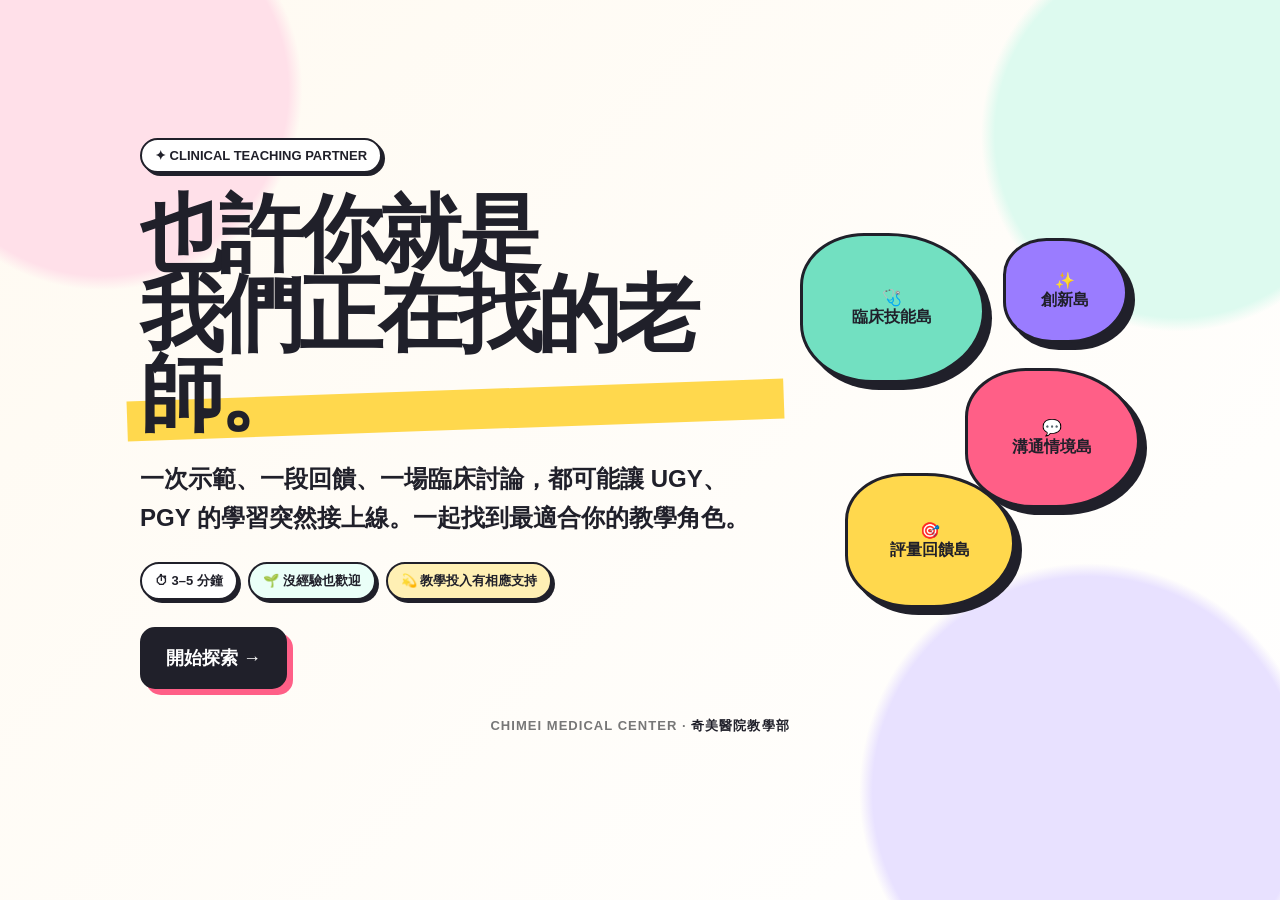
==== index.html @ 1b72a878 "Create index.html" ====
<!doctype html>
<html lang="zh-Hant">
<head>
<meta charset="utf-8">
<meta name="viewport" content="width=device-width,initial-scale=1,viewport-fit=cover">
<title>臨床教學夥伴｜教學人才探索計畫</title>
<style>
:root{--ink:#20202a;--paper:#fffaf1;--pink:#ff5f87;--yellow:#ffd84d;--mint:#72e0c1;--purple:#9a7cff;--blue:#77a9ff}
*{box-sizing:border-box}body{margin:0;font-family:-apple-system,BlinkMacSystemFont,"Noto Sans TC","PingFang TC","Microsoft JhengHei",sans-serif;color:var(--ink);background:var(--paper);overflow:hidden}
body:before{content:"";position:fixed;inset:0;z-index:-2;background:radial-gradient(circle at 8% 10%,#ffe0e9 0 13%,transparent 14%),radial-gradient(circle at 92% 15%,#ddfaef 0 13%,transparent 14%),radial-gradient(circle at 85% 88%,#e8e1ff 0 16%,transparent 17%),linear-gradient(135deg,#fffaf1,#fff)}
input.navstate{position:absolute;opacity:0;pointer-events:none}
.pages{width:100vw;height:100dvh;position:relative}
.page{position:absolute;inset:0;overflow-y:auto;opacity:0;visibility:hidden;transform:translateX(28px);transition:.35s ease;padding:24px}
#p0:checked~.pages .pg0,#p1:checked~.pages .pg1,#p2:checked~.pages .pg2,#p3:checked~.pages .pg3,#p4:checked~.pages .pg4,#p5:checked~.pages .pg5,#p6:checked~.pages .pg6{opacity:1;visibility:visible;transform:none}
.wrap{max-width:1000px;margin:auto;min-height:calc(100dvh - 48px);display:flex;flex-direction:column;justify-content:center;padding:18px 0 45px}
.badge,.chip{display:inline-flex;align-items:center;gap:7px;border:2px solid var(--ink);border-radius:999px;padding:8px 13px;background:white;box-shadow:3px 3px 0 var(--ink);font-weight:850;font-size:13px}
.hero-grid{display:grid;grid-template-columns:1.3fr .7fr;gap:28px;align-items:center}h1{font-size:clamp(44px,8vw,84px);line-height:.95;margin:22px 0 17px;letter-spacing:-.055em}.mark{position:relative;display:inline-block}.mark:after{content:"";position:absolute;left:-2%;right:-2%;bottom:3%;height:25%;background:var(--yellow);z-index:-1;transform:rotate(-2deg)}
.lead{font-size:clamp(18px,2.7vw,24px);line-height:1.65;max-width:710px;font-weight:650}.perks{display:flex;gap:10px;flex-wrap:wrap;margin-top:22px}.perks .chip:nth-child(2){background:#eafff8}.perks .chip:nth-child(3){background:#fff0b4}
.island{min-height:390px;position:relative}.bubble{position:absolute;border:3px solid var(--ink);box-shadow:7px 7px 0 var(--ink);border-radius:40% 60% 55% 45%;display:flex;align-items:center;justify-content:center;text-align:center;font-weight:900;animation:float 4s ease-in-out infinite}.b1{width:185px;height:150px;background:var(--mint);top:15px;left:0}.b2{width:175px;height:140px;background:var(--pink);top:150px;right:0;animation-delay:-1s}.b3{width:170px;height:135px;background:var(--yellow);bottom:0;left:45px;animation-delay:-2s}.b4{width:125px;height:105px;background:var(--purple);top:20px;right:12px;animation-delay:-3s}@keyframes float{50%{translate:0 -9px;rotate:2deg}}
.btn{display:inline-block;border:2px solid var(--ink);border-radius:15px;padding:14px 20px;font-weight:900;cursor:pointer;background:white;box-shadow:4px 4px 0 var(--ink);user-select:none}.btn.next{background:var(--ink);color:white;box-shadow:6px 6px 0 var(--pink)}.hero-btn{margin-top:27px;font-size:18px;padding:17px 24px}
.progress{display:flex;gap:7px;margin-bottom:28px}.dot{height:7px;flex:1;border-radius:999px;background:#ded9d0}.dot.on{background:var(--pink)}
.step{font-weight:950;color:#746b80;letter-spacing:.13em;font-size:12px}.title{font-size:clamp(34px,5.8vw,56px);margin:8px 0 8px;letter-spacing:-.04em}.sub{font-size:17px;line-height:1.7;color:#5f5965;max-width:790px;margin:0 0 24px}.panel{background:rgba(255,255,255,.9);border:3px solid var(--ink);border-radius:27px;padding:23px;box-shadow:9px 9px 0 var(--ink)}
.grid{display:grid;grid-template-columns:repeat(2,1fr);gap:13px}.grid.three{grid-template-columns:repeat(3,1fr)}
.choice input{position:absolute;opacity:0}.choice{display:block;position:relative;background:white;border:2.5px solid var(--ink);border-radius:19px;padding:17px;min-height:91px;cursor:pointer;box-shadow:4px 4px 0 #d9d2c7;transition:.15s}.choice b{display:block;font-size:17px;margin-bottom:5px}.choice small{line-height:1.45;color:#67616b}.choice:has(input:checked){background:#fff0a3;transform:translate(-2px,-2px);box-shadow:7px 7px 0 var(--ink)}.choice:has(input:checked):after{content:"✓";position:absolute;right:11px;top:9px;width:27px;height:27px;border-radius:50%;background:var(--ink);color:white;display:grid;place-items:center;font-weight:900}
.text{width:100%;border:2.5px solid var(--ink);border-radius:15px;padding:14px;font:inherit;background:white;outline:none}.nav{display:flex;justify-content:space-between;gap:12px;margin-top:24px}
.note{margin-top:18px;padding:16px 18px;border-left:6px solid var(--pink);background:#fff1f5;border-radius:0 14px 14px 0;line-height:1.6}
.reward{margin:0 0 23px;background:var(--ink);color:white;border-radius:26px;padding:25px 26px;position:relative;overflow:hidden;border:3px solid var(--ink);box-shadow:8px 8px 0 var(--yellow)}.reward:after{content:"YOUR TIME MATTERS";position:absolute;right:-5px;bottom:-13px;font-size:42px;font-weight:950;opacity:.08;white-space:nowrap}.reward .eyebrow{font-size:12px;letter-spacing:.14em;color:#ffd84d;font-weight:950}.reward h3{font-size:27px;margin:7px 0}.reward p{margin:0;line-height:1.7;color:#f8f4ff}.reward strong{color:#ffd84d}.moneytag{display:inline-flex;margin-top:12px;background:var(--yellow);color:var(--ink);padding:8px 12px;border-radius:999px;font-weight:950}
.finish{text-align:center}.emoji{font-size:68px}.finish .panel{max-width:720px;margin:25px auto;text-align:left}
@media(max-width:760px){.page{padding:14px 17px}.wrap{min-height:calc(100dvh - 28px)}.hero-grid{grid-template-columns:1fr}.island{display:none}.grid,.grid.three{grid-template-columns:1fr}.panel{padding:16px}.choice{min-height:82px}.progress{margin-bottom:18px}.reward{padding:21px}.title{font-size:35px}.sub{font-size:15px}}

.alert{display:none;margin:14px 0 0;padding:13px 15px;border:2px solid #20202a;border-radius:14px;background:#ffe2e9;font-weight:850;box-shadow:4px 4px 0 #20202a}
.alert.show{display:block;animation:shake .25s linear 2}
@keyframes shake{25%{transform:translateX(-4px)}75%{transform:translateX(4px)}}
.req{color:#e83f68;font-weight:950}

/* v7: zero-JavaScript page gating for iPhone / in-app HTML preview */
.gate{opacity:.42;pointer-events:none;filter:grayscale(.35)}
.pg1:has(input[name="name"]:valid):has(input[name="dept"]:valid):has(input[name="role"]:checked) .gate1,
.pg2:has(input[name="topic"]:checked) .gate2,
.pg2:has(input[name="custom_topic"]:not(:placeholder-shown)) .gate2,
.pg3:has(input[name="joinrole"]:checked):has(input[name="frequency"]:checked) .gate3,
.pg4:has(input[name="motivation"]:checked) .gate4,
.pg5:has(input[name="training"]:checked):has(input[name="contact"]:checked) .gate5{
 opacity:1;pointer-events:auto;filter:none
}
.pg1:has(input[name="name"]:valid):has(input[name="dept"]:valid):has(input[name="role"]:checked) #a1,
.pg2:has(input[name="topic"]:checked) #a2,
.pg2:has(input[name="custom_topic"]:not(:placeholder-shown)) #a2,
.pg3:has(input[name="joinrole"]:checked):has(input[name="frequency"]:checked) #a3,
.pg4:has(input[name="motivation"]:checked) #a4,
.pg5:has(input[name="training"]:checked):has(input[name="contact"]:checked) #a5{display:none}
.alert{display:block!important;background:#fff6d6;border-color:#20202a}

.brand-footer{margin-top:28px;text-align:center;font-size:13px;font-weight:850;letter-spacing:.08em;color:#777}
.brand-footer strong{color:#20202a}

button.btn{font:inherit}
button.btn:disabled{opacity:.58;cursor:wait}
.submit-loading{position:fixed;inset:0;background:rgba(255,250,241,.88);z-index:99;display:none;place-items:center;text-align:center;padding:24px}
.submit-loading.show{display:grid}
.submit-card{background:#fff;border:3px solid #20202a;border-radius:24px;padding:28px;box-shadow:9px 9px 0 #20202a;max-width:380px}
.spinner{width:44px;height:44px;border:5px solid #ece5dc;border-top-color:#ff5f87;border-radius:50%;margin:0 auto 16px;animation:spin .8s linear infinite}
@keyframes spin{to{transform:rotate(360deg)}}
</style>
</head>
<body>
<input class="navstate" type="radio" name="page" id="p0" checked>
<input class="navstate" type="radio" name="page" id="p1">
<input class="navstate" type="radio" name="page" id="p2">
<input class="navstate" type="radio" name="page" id="p3">
<input class="navstate" type="radio" name="page" id="p4">
<input class="navstate" type="radio" name="page" id="p5">
<input class="navstate" type="radio" name="page" id="p6">

<form class="pages" id="talentForm" action="https://script.google.com/macros/s/AKfycbxg-ohbmCrBs-RBcpm0IkPH-m2koSAw1t2fdsmryrv74HD_BaxfWlUa5rgxpLPPNWzjNA/exec" method="post">
<section class="page pg0"><div class="wrap"><div class="hero-grid"><div>
<span class="badge">✦ CLINICAL TEACHING PARTNER</span>
<h1>也許你就是<br><span class="mark">我們正在找的老師。</span></h1>
<p class="lead">一次示範、一段回饋、一場臨床討論，都可能讓 UGY、PGY 的學習突然接上線。一起找到最適合你的教學角色。</p>
<div class="perks"><span class="chip">⏱ 3–5 分鐘</span><span class="chip">🌱 沒經驗也歡迎</span><span class="chip">💫 教學投入有相應支持</span></div>
<label class="btn next hero-btn" for="p1">開始探索 →</label>
</div><div class="island"><div class="bubble b1">🩺<br>臨床技能島</div><div class="bubble b2">💬<br>溝通情境島</div><div class="bubble b3">🎯<br>評量回饋島</div><div class="bubble b4">✨<br>創新島</div></div></div><div class="brand-footer">CHIMEI MEDICAL CENTER · <strong>奇美醫院教學部</strong></div></div></section>

<section class="page pg1"><div class="wrap">
<div class="progress"><i class="dot on"></i><i class="dot"></i><i class="dot"></i><i class="dot"></i><i class="dot"></i></div>
<span class="step">MISSION 01 · WHO ARE YOU?</span><h2 class="title">先讓我們認識你 👋</h2><p class="sub">職級讓我們了解不同角色的參與需求，不是資格審查。</p>
<div class="panel"><input class="text" name="name" placeholder="姓名（必填）" required minlength="1" data-required="姓名" style="margin-bottom:17px"><input class="text" name="dept" placeholder="科別／單位（必填）" required minlength="1" data-required="科別／單位" style="margin-bottom:17px"><div class="grid">
<label class="choice"><input type="radio" name="role" required value="主治醫師"><b>🩺 主治醫師</b><small>Attending physician</small></label>
<label class="choice"><input type="radio" name="role" value="住院醫師"><b>🧑‍⚕️ 住院醫師</b><small>Resident</small></label>
<label class="choice"><input type="radio" name="role" value="總醫師／Fellow"><b>⭐ 總醫師／Fellow</b><small>Chief resident / Fellow</small></label>
<label class="choice"><input type="radio" name="role" value="醫事職類／其他"><b>🤝 醫事職類／其他</b><small>跨專業教學夥伴</small></label></div></div>
<div class="alert" id="a1">⚠️ 完成「姓名＋職級＋科別／單位」後，下一頁就會亮起。</div>
<div class="nav"><label class="btn" for="p0">← 返回</label><label class="btn next gate gate1" for="p2">下一頁 →</label></div><div class="brand-footer">CHIMEI MEDICAL CENTER · <strong>奇美醫院教學部</strong></div></div></section>

<section class="page pg2"><div class="wrap">
<div class="progress"><i class="dot on"></i><i class="dot on"></i><i class="dot"></i><i class="dot"></i><i class="dot"></i></div>
<span class="step">MISSION 02 · YOUR TEACHING SPARK</span><h2 class="title">哪種教學，會讓你想加入？</h2><p class="sub">可複選。沒有正式授課經驗也沒關係，我們想先知道你的興趣在哪裡。</p>
<div class="grid three">
<label class="choice"><input type="checkbox" name="topic" value="臨床技能"><b>🩺 臨床技能</b><small>理學檢查、技術操作、技能指導</small></label>
<label class="choice"><input type="checkbox" name="topic" value="醫病溝通"><b>💬 醫病溝通</b><small>困難情境、告知、SDM、溝通技巧</small></label>
<label class="choice"><input type="checkbox" name="topic" value="六大核心能力"><b>🧭 六大核心能力</b><small>病人照護、醫學知識、專業素養等</small></label>
<label class="choice"><input type="checkbox" name="topic" value="情境模擬"><b>🎭 情境模擬</b><small>SP、模擬病人、跨團隊演練</small></label>
<label class="choice"><input type="checkbox" name="topic" value="OSCE／臨床評量"><b>🎯 OSCE／臨床評量</b><small>EPA、Mini-CEX、CbD、DOPS</small></label>
<label class="choice"><input type="checkbox" name="topic" value="UGY／PGY 帶教"><b>🧑‍⚕️ UGY／PGY 帶教</b><small>小組、床邊與案例討論</small></label>
<label class="choice"><input type="checkbox" name="topic" value="急救／高風險情境"><b>🚑 急救／高風險情境</b><small>危機處置與團隊合作</small></label>
<label class="choice"><input type="checkbox" name="topic" value="全人／醫學人文"><b>🧠 全人／醫學人文</b><small>倫理、病安、全人照護</small></label>
<label class="choice"><input type="checkbox" name="topic" value="創新教學"><b>✨ 創新教學</b><small>AI、AR/VR、數位教材</small></label>
</div><input class="text" name="custom_topic" placeholder="💡 還有一堂課，我其實很想教……" style="margin-top:16px">
<div class="alert" id="a2">⚠️ 請至少選 1 項教學領域，或直接填寫你的其他專長／想教的主題。</div>
<div class="nav"><label class="btn" for="p1">← 上一頁</label><label class="btn next gate gate2" for="p3">下一頁 →</label></div><div class="brand-footer">CHIMEI MEDICAL CENTER · <strong>奇美醫院教學部</strong></div></div></section>

<section class="page pg3"><div class="wrap">
<div class="progress"><i class="dot on"></i><i class="dot on"></i><i class="dot on"></i><i class="dot"></i><i class="dot"></i></div>
<span class="step">MISSION 03 · HOW WOULD YOU JOIN?</span><h2 class="title">不用一開始就站 C 位 🎤</h2><p class="sub">從你舒服的方式開始。可複選。</p>
<div class="grid">
<label class="choice"><input type="checkbox" name="joinrole" value="先觀摩／當助教"><b>👀 先觀摩／當助教</b><small>先熟悉流程，再慢慢加入</small></label>
<label class="choice"><input type="checkbox" name="joinrole" value="小組帶領"><b>👥 小組帶領</b><small>討論、案例或技能練習</small></label>
<label class="choice"><input type="checkbox" name="joinrole" value="共同授課"><b>🤝 共同授課</b><small>與既有教師搭配，不用單打獨鬥</small></label>
<label class="choice"><input type="checkbox" name="joinrole" value="獨立授課"><b>🎤 獨立授課</b><small>有合適主題時，我願意試試</small></label>
<label class="choice"><input type="checkbox" name="joinrole" value="評量／回饋"><b>🎯 評量／回饋</b><small>OSCE、EPA、臨床能力評量</small></label>
<label class="choice"><input type="checkbox" name="joinrole" value="教案共同設計"><b>🧩 教案共同設計</b><small>不上台，也可以一起把課做好</small></label>
</div>
<div class="panel" style="margin-top:18px">
<b style="font-size:19px">⏱ 你期待的教學參與頻率是？ <span class="req">*</span></b>
<p style="margin:7px 0 15px;color:#67616b;line-height:1.55">有熱忱不代表要天天出現。選一個最符合你目前生活節奏的方式。</p>
<div class="grid">
<label class="choice"><input type="radio" name="frequency" value="偶爾支援就好"><b>🌤 偶爾支援就好</b><small>有合適主題或臨時需求時，再問問我</small></label>
<label class="choice"><input type="radio" name="frequency" value="每年約 1–2 次"><b>🌱 每年約 1–2 次</b><small>希望低頻但持續參與</small></label>
<label class="choice"><input type="radio" name="frequency" value="每季約 1 次"><b>🌿 每季約 1 次</b><small>有固定但不密集的教學節奏</small></label>
<label class="choice"><input type="radio" name="frequency" value="每月 1 次以上也可以"><b>🔥 每月 1 次以上也可以</b><small>如果主題合適，我願意較常參與</small></label>
<label class="choice"><input type="radio" name="frequency" value="先加入人才庫"><b>🧭 先加入人才庫</b><small>目前不承諾頻率，有合適機會再聯繫</small></label>
</div></div><div class="note"><b>🌱 「我還不會，但我願意學」也是我們很想找到的人。</b><br>教學能力可以培養，熱忱比較難用公文生出來。</div>
<div class="alert" id="a3">⚠️ 請選「至少 1 種參與方式＋1 個教學頻率」。</div>
<div class="nav"><label class="btn" for="p2">← 上一頁</label><label class="btn next gate gate3" for="p4">下一頁 →</label></div><div class="brand-footer">CHIMEI MEDICAL CENTER · <strong>奇美醫院教學部</strong></div></div></section>

<section class="page pg4"><div class="wrap">
<div class="progress"><i class="dot on"></i><i class="dot on"></i><i class="dot on"></i><i class="dot on"></i><i class="dot"></i></div>
<span class="step">MISSION 04 · YOUR TIME MATTERS</span><h2 class="title">投入教學，不會只是「為愛發電」🤣</h2><p class="sub">我們希望好的教學能持續，因此除了熱忱，也重視每位教師實際投入的時間與專業。</p>
<div class="reward"><div class="eyebrow">TEACHING REWARD & SUPPORT</div><h3>✨ 您的專業與時間，值得被重視。</h3><p>依實際課程性質及院內相關規範，參與教學活動可提供<strong>相應之授課／教學費用</strong>；實際給付方式與標準依各活動規定辦理。</p><span class="moneytag">💰 有教學費用，不只靠熱血</span></div>
<h3 style="font-size:22px;margin:0 0 13px">什麼會讓你更願意跨出第一步？</h3>
<div class="grid">
<label class="choice"><input type="checkbox" name="motivation" value="彈性參與時間"><b>🕐 彈性參與時間</b><small>能配合臨床工作安排</small></label>
<label class="choice"><input type="checkbox" name="motivation" value="有人一起備課"><b>🤜 有人一起備課</b><small>不用從零開始摸索</small></label>
<label class="choice"><input type="checkbox" name="motivation" value="教材／教案資源"><b>📚 教材／教案資源</b><small>有素材可以直接使用或修改</small></label>
<label class="choice"><input type="checkbox" name="motivation" value="教學技巧培訓"><b>🌱 教學技巧培訓</b><small>帶討論、回饋、評量與設計</small></label>
<label class="choice"><input type="checkbox" name="motivation" value="教學歷程紀錄"><b>📈 教學歷程紀錄</b><small>留下授課與師資發展軌跡</small></label>
<label class="choice"><input type="checkbox" name="motivation" value="表揚／成果機會"><b>🏅 表揚／成果機會</b><small>教學成果分享與院內認可</small></label>
<label class="choice"><input type="checkbox" name="motivation" value="授課／教學費用"><b>💰 授課／教學費用</b><small>專業投入獲得相應實質支持</small></label>
<label class="choice"><input type="checkbox" name="motivation" value="科部／主管支持"><b>🏥 科部／主管支持</b><small>有制度支持，更容易持續參與</small></label>
</div>
<div class="alert" id="a4">⚠️ 至少選 1 項會提升參與意願的支持方式。</div>
<div class="nav"><label class="btn" for="p3">← 上一頁</label><label class="btn next gate gate4" for="p5">下一頁 →</label></div><div class="brand-footer">CHIMEI MEDICAL CENTER · <strong>奇美醫院教學部</strong></div></div></section>

<section class="page pg5"><div class="wrap">
<div class="progress"><i class="dot on"></i><i class="dot on"></i><i class="dot on"></i><i class="dot on"></i><i class="dot on"></i></div>
<span class="step">MISSION 05 · GROW WITH US</span><h2 class="title">你想解鎖哪項教學技能？ 🔓</h2><p class="sub">你的答案也會成為未來師資培育課程規劃的重要依據。</p>
<div class="grid">
<label class="choice"><input type="checkbox" name="training" value="有效回饋技巧"><b>💬 有效回饋技巧</b><small>具體、可行又能促進學習</small></label>
<label class="choice"><input type="checkbox" name="training" value="小組帶領技巧"><b>👥 小組帶領技巧</b><small>Facilitation 與互動教學</small></label>
<label class="choice"><input type="checkbox" name="training" value="EPA／臨床評量"><b>🎯 EPA／臨床評量</b><small>Mini-CEX、CbD、DOPS 等</small></label>
<label class="choice"><input type="checkbox" name="training" value="OSCE／模擬教學"><b>🎭 OSCE／模擬教學</b><small>考官、教案與情境設計</small></label>
<label class="choice"><input type="checkbox" name="training" value="AI × 臨床教學"><b>🤖 AI × 臨床教學</b><small>教材、教案與數位工具</small></label>
<label class="choice"><input type="checkbox" name="training" value="教學成果發表"><b>📣 教學成果發表</b><small>將教學轉化成可呈現成果</small></label>
</div>
<div class="panel" style="margin-top:18px"><b>未來若有適合你的教學活動，可以與你聯繫嗎？</b><div class="grid" style="margin-top:13px">
<label class="choice"><input type="radio" name="contact" required value="可以，歡迎找我"><b>🙌 可以，歡迎找我</b><small>有合適活動，可以一起聊聊</small></label>
<label class="choice"><input type="radio" name="contact" value="先加入人才庫"><b>🌱 先加入人才庫</b><small>先了解，未來有機會再參與</small></label></div></div>
<div class="alert" id="a5">⚠️ 最後一步：選至少 1 項培育技能＋聯繫意願。</div>
<div class="nav"><label class="btn" for="p4">← 上一頁</label><button class="btn next gate gate5" type="submit" id="submitBtn">送出並完成探索 ✦</button></div><div class="brand-footer">CHIMEI MEDICAL CENTER · <strong>奇美醫院教學部</strong></div></div></section>

<section class="page pg6"><div class="wrap finish"><div class="emoji">🧭✨</div><h2 class="title">已送出，找到你了，教學夥伴。</h2><p class="lead" style="margin:auto">謝謝你讓我們知道，你想教什麼、願意怎麼參與，以及我們可以怎麼支持你。</p>
<div class="panel"><b id="submitStatus">✓ 資料已送至奇美醫院教學部人才庫</b><br><br><b>下一步</b><p style="line-height:1.7;margin-bottom:0">未來若有符合你的專長與興趣的 UGY／PGY、臨床技能、醫病溝通、六大核心能力或模擬教學活動，我們就更容易找到對的人，而不是每次都從通訊錄開始猜。</p></div>
<label class="btn next" for="p0">回到首頁 ↻</label><div class="brand-footer">CHIMEI MEDICAL CENTER · <strong>奇美醫院教學部</strong></div></div></section>
</form>


<div class="submit-loading" id="submitLoading">
  <div class="submit-card">
    <div class="spinner"></div>
    <b style="font-size:20px">正在送進人才庫…</b>
    <p style="margin-bottom:0;line-height:1.6;color:#67616b">請稍候，不要關閉頁面。</p>
  </div>
</div>

<script>
(function () {
  var form = document.getElementById('talentForm');
  var submitBtn = document.getElementById('submitBtn');
  var loading = document.getElementById('submitLoading');

  if (!form) return;

  form.addEventListener('submit', async function (e) {
    e.preventDefault();

    // Final defensive validation.
    function any(name) {
      return !!form.querySelector('input[name="' + name + '"]:checked');
    }
    var name = (form.querySelector('[name="name"]') || {value:''}).value.trim();
    var dept = (form.querySelector('[name="dept"]') || {value:''}).value.trim();
    var customTopic = (form.querySelector('[name="custom_topic"]') || {value:''}).value.trim();

    var valid =
      name &&
      dept &&
      any('role') &&
      (any('topic') || customTopic) &&
      any('joinrole') &&
      any('frequency') &&
      any('motivation') &&
      any('training') &&
      any('contact');

    if (!valid) {
      alert('還有必填題目尚未完成，請回前面確認後再送出。');
      return;
    }

    if (submitBtn) submitBtn.disabled = true;
    if (loading) loading.classList.add('show');

    try {
      var data = new URLSearchParams(new FormData(form));

      await fetch('https://script.google.com/macros/s/AKfycbxg-ohbmCrBs-RBcpm0IkPH-m2koSAw1t2fdsmryrv74HD_BaxfWlUa5rgxpLPPNWzjNA/exec', {
        method: 'POST',
        mode: 'no-cors',
        body: data
      });

      // no-cors returns an opaque response, but successful completion means the request
      // has been handed off to the Apps Script endpoint.
      document.getElementById('p6').checked = true;
      var finishPage = document.querySelector('.pg6');
      if (finishPage) finishPage.scrollTop = 0;

      form.reset();

    } catch (err) {
      console.error(err);
      alert('送出時發生連線問題，請確認網路後再試一次。\n\n若持續發生，請聯繫奇美醫院教學部。');
    } finally {
      if (loading) loading.classList.remove('show');
      if (submitBtn) submitBtn.disabled = false;
    }
  });
})();
</script>

</body></html>
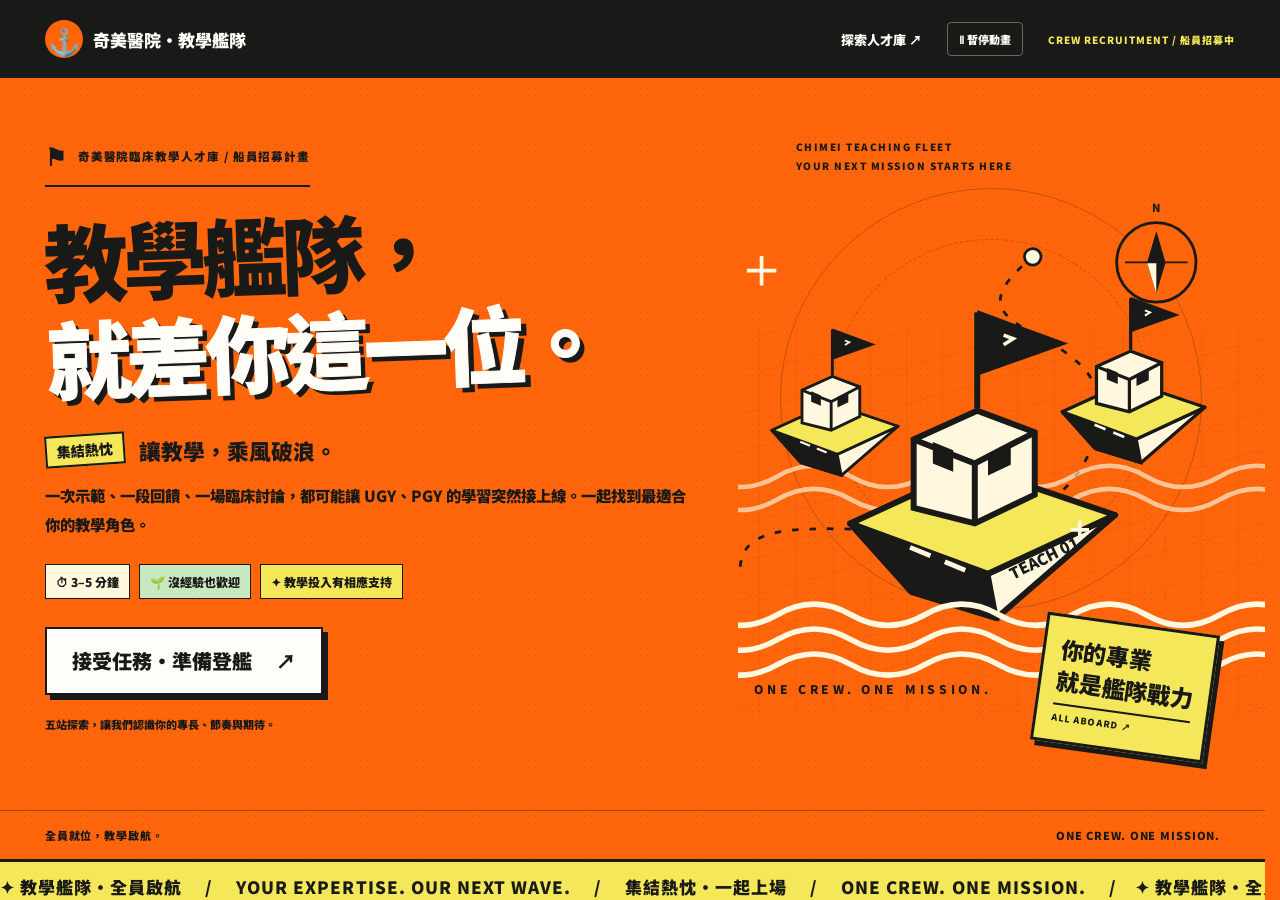
==== commit bd6f47cc: "Restyle survey as a teaching fleet recruitment journey" ====
--- a/index.html
+++ b/index.html
@@ -3,98 +3,401 @@
 <head>
 <meta charset="utf-8">
 <meta name="viewport" content="width=device-width,initial-scale=1,viewport-fit=cover">
-<title>臨床教學夥伴｜教學人才探索計畫</title>
+<title>加入奇美教學艦隊｜臨床教學人才探索計畫</title>
+<link rel="stylesheet" href="assets/fonts/noto-sans-tc/900.css">
 <style>
-:root{--ink:#20202a;--paper:#fffaf1;--pink:#ff5f87;--yellow:#ffd84d;--mint:#72e0c1;--purple:#9a7cff;--blue:#77a9ff}
-*{box-sizing:border-box}body{margin:0;font-family:-apple-system,BlinkMacSystemFont,"Noto Sans TC","PingFang TC","Microsoft JhengHei",sans-serif;color:var(--ink);background:var(--paper);overflow:hidden}
-body:before{content:"";position:fixed;inset:0;z-index:-2;background:radial-gradient(circle at 8% 10%,#ffe0e9 0 13%,transparent 14%),radial-gradient(circle at 92% 15%,#ddfaef 0 13%,transparent 14%),radial-gradient(circle at 85% 88%,#e8e1ff 0 16%,transparent 17%),linear-gradient(135deg,#fffaf1,#fff)}
-input.navstate{position:absolute;opacity:0;pointer-events:none}
-.pages{width:100vw;height:100dvh;position:relative}
-.page{position:absolute;inset:0;overflow-y:auto;opacity:0;visibility:hidden;transform:translateX(28px);transition:.35s ease;padding:24px}
-#p0:checked~.pages .pg0,#p1:checked~.pages .pg1,#p2:checked~.pages .pg2,#p3:checked~.pages .pg3,#p4:checked~.pages .pg4,#p5:checked~.pages .pg5,#p6:checked~.pages .pg6{opacity:1;visibility:visible;transform:none}
-.wrap{max-width:1000px;margin:auto;min-height:calc(100dvh - 48px);display:flex;flex-direction:column;justify-content:center;padding:18px 0 45px}
-.badge,.chip{display:inline-flex;align-items:center;gap:7px;border:2px solid var(--ink);border-radius:999px;padding:8px 13px;background:white;box-shadow:3px 3px 0 var(--ink);font-weight:850;font-size:13px}
-.hero-grid{display:grid;grid-template-columns:1.3fr .7fr;gap:28px;align-items:center}h1{font-size:clamp(44px,8vw,84px);line-height:.95;margin:22px 0 17px;letter-spacing:-.055em}.mark{position:relative;display:inline-block}.mark:after{content:"";position:absolute;left:-2%;right:-2%;bottom:3%;height:25%;background:var(--yellow);z-index:-1;transform:rotate(-2deg)}
-.lead{font-size:clamp(18px,2.7vw,24px);line-height:1.65;max-width:710px;font-weight:650}.perks{display:flex;gap:10px;flex-wrap:wrap;margin-top:22px}.perks .chip:nth-child(2){background:#eafff8}.perks .chip:nth-child(3){background:#fff0b4}
-.island{min-height:390px;position:relative}.bubble{position:absolute;border:3px solid var(--ink);box-shadow:7px 7px 0 var(--ink);border-radius:40% 60% 55% 45%;display:flex;align-items:center;justify-content:center;text-align:center;font-weight:900;animation:float 4s ease-in-out infinite}.b1{width:185px;height:150px;background:var(--mint);top:15px;left:0}.b2{width:175px;height:140px;background:var(--pink);top:150px;right:0;animation-delay:-1s}.b3{width:170px;height:135px;background:var(--yellow);bottom:0;left:45px;animation-delay:-2s}.b4{width:125px;height:105px;background:var(--purple);top:20px;right:12px;animation-delay:-3s}@keyframes float{50%{translate:0 -9px;rotate:2deg}}
-.btn{display:inline-block;border:2px solid var(--ink);border-radius:15px;padding:14px 20px;font-weight:900;cursor:pointer;background:white;box-shadow:4px 4px 0 var(--ink);user-select:none}.btn.next{background:var(--ink);color:white;box-shadow:6px 6px 0 var(--pink)}.hero-btn{margin-top:27px;font-size:18px;padding:17px 24px}
-.progress{display:flex;gap:7px;margin-bottom:28px}.dot{height:7px;flex:1;border-radius:999px;background:#ded9d0}.dot.on{background:var(--pink)}
-.step{font-weight:950;color:#746b80;letter-spacing:.13em;font-size:12px}.title{font-size:clamp(34px,5.8vw,56px);margin:8px 0 8px;letter-spacing:-.04em}.sub{font-size:17px;line-height:1.7;color:#5f5965;max-width:790px;margin:0 0 24px}.panel{background:rgba(255,255,255,.9);border:3px solid var(--ink);border-radius:27px;padding:23px;box-shadow:9px 9px 0 var(--ink)}
-.grid{display:grid;grid-template-columns:repeat(2,1fr);gap:13px}.grid.three{grid-template-columns:repeat(3,1fr)}
-.choice input{position:absolute;opacity:0}.choice{display:block;position:relative;background:white;border:2.5px solid var(--ink);border-radius:19px;padding:17px;min-height:91px;cursor:pointer;box-shadow:4px 4px 0 #d9d2c7;transition:.15s}.choice b{display:block;font-size:17px;margin-bottom:5px}.choice small{line-height:1.45;color:#67616b}.choice:has(input:checked){background:#fff0a3;transform:translate(-2px,-2px);box-shadow:7px 7px 0 var(--ink)}.choice:has(input:checked):after{content:"✓";position:absolute;right:11px;top:9px;width:27px;height:27px;border-radius:50%;background:var(--ink);color:white;display:grid;place-items:center;font-weight:900}
-.text{width:100%;border:2.5px solid var(--ink);border-radius:15px;padding:14px;font:inherit;background:white;outline:none}.nav{display:flex;justify-content:space-between;gap:12px;margin-top:24px}
-.note{margin-top:18px;padding:16px 18px;border-left:6px solid var(--pink);background:#fff1f5;border-radius:0 14px 14px 0;line-height:1.6}
-.reward{margin:0 0 23px;background:var(--ink);color:white;border-radius:26px;padding:25px 26px;position:relative;overflow:hidden;border:3px solid var(--ink);box-shadow:8px 8px 0 var(--yellow)}.reward:after{content:"YOUR TIME MATTERS";position:absolute;right:-5px;bottom:-13px;font-size:42px;font-weight:950;opacity:.08;white-space:nowrap}.reward .eyebrow{font-size:12px;letter-spacing:.14em;color:#ffd84d;font-weight:950}.reward h3{font-size:27px;margin:7px 0}.reward p{margin:0;line-height:1.7;color:#f8f4ff}.reward strong{color:#ffd84d}.moneytag{display:inline-flex;margin-top:12px;background:var(--yellow);color:var(--ink);padding:8px 12px;border-radius:999px;font-weight:950}
-.finish{text-align:center}.emoji{font-size:68px}.finish .panel{max-width:720px;margin:25px auto;text-align:left}
-@media(max-width:760px){.page{padding:14px 17px}.wrap{min-height:calc(100dvh - 28px)}.hero-grid{grid-template-columns:1fr}.island{display:none}.grid,.grid.three{grid-template-columns:1fr}.panel{padding:16px}.choice{min-height:82px}.progress{margin-bottom:18px}.reward{padding:21px}.title{font-size:35px}.sub{font-size:15px}}
-
-.alert{display:none;margin:14px 0 0;padding:13px 15px;border:2px solid #20202a;border-radius:14px;background:#ffe2e9;font-weight:850;box-shadow:4px 4px 0 #20202a}
-.alert.show{display:block;animation:shake .25s linear 2}
-@keyframes shake{25%{transform:translateX(-4px)}75%{transform:translateX(4px)}}
-.req{color:#e83f68;font-weight:950}
-
-/* v7: zero-JavaScript page gating for iPhone / in-app HTML preview */
-.gate{opacity:.42;pointer-events:none;filter:grayscale(.35)}
-.pg1:has(input[name="name"]:valid):has(input[name="dept"]:valid):has(input[name="role"]:checked) .gate1,
-.pg2:has(input[name="topic"]:checked) .gate2,
-.pg2:has(input[name="custom_topic"]:not(:placeholder-shown)) .gate2,
-.pg3:has(input[name="joinrole"]:checked):has(input[name="frequency"]:checked) .gate3,
-.pg4:has(input[name="motivation"]:checked) .gate4,
-.pg5:has(input[name="training"]:checked):has(input[name="contact"]:checked) .gate5{
- opacity:1;pointer-events:auto;filter:none
-}
-.pg1:has(input[name="name"]:valid):has(input[name="dept"]:valid):has(input[name="role"]:checked) #a1,
-.pg2:has(input[name="topic"]:checked) #a2,
-.pg2:has(input[name="custom_topic"]:not(:placeholder-shown)) #a2,
-.pg3:has(input[name="joinrole"]:checked):has(input[name="frequency"]:checked) #a3,
-.pg4:has(input[name="motivation"]:checked) #a4,
-.pg5:has(input[name="training"]:checked):has(input[name="contact"]:checked) #a5{display:none}
-.alert{display:block!important;background:#fff6d6;border-color:#20202a}
-
-.brand-footer{margin-top:28px;text-align:center;font-size:13px;font-weight:850;letter-spacing:.08em;color:#777}
-.brand-footer strong{color:#20202a}
-
-button.btn{font:inherit}
-button.btn:disabled{opacity:.58;cursor:wait}
-.submit-loading{position:fixed;inset:0;background:rgba(255,250,241,.88);z-index:99;display:none;place-items:center;text-align:center;padding:24px}
+
+:root{--ink:#191a17;--paper:#f7f3e9;--card:#fffdf7;--orange:#ff650b;--yellow:#f5e75a;--green:#c8e9c0;--purple:#cbbdf0;--muted:#65675e;--display:"Noto Sans TC",-apple-system,BlinkMacSystemFont,"Microsoft JhengHei",sans-serif;--edge:clamp(20px,3.5vw,72px);--header:78px}
+
+*{box-sizing:border-box}
+html{height:100%;scroll-behavior:smooth}
+body{margin:0;overflow:hidden;background:var(--paper);color:var(--ink);font-family:-apple-system,BlinkMacSystemFont,"Noto Sans TC","PingFang TC","Microsoft JhengHei",sans-serif;font-weight:600}
+button,input{font:inherit}
+button,a{-webkit-tap-highlight-color:transparent;touch-action:manipulation}
+button,a{color:inherit}
+button{cursor:pointer}
+button:focus-visible,a:focus-visible,input:focus-visible,.choice:has(input:focus-visible){outline:3px solid #2168ba;outline-offset:5px}
+a{color:inherit}
+.masthead{height:var(--header);display:flex;align-items:center;justify-content:space-between;gap:18px;padding:0 var(--edge);background:var(--ink);color:var(--card)}
+.wordmark{font:900 17px var(--display);text-decoration:none;display:flex;align-items:center;gap:10px;white-space:nowrap}
+.brand-icon{display:grid;place-items:center;background:var(--orange);color:var(--ink);width:38px;height:38px;border-radius:50%;font-size:26px}
+.header-tools{display:flex;align-items:center;gap:25px}
+.header-tools a{font-size:13px;text-decoration:none;font-weight:800}
+.header-tools a:hover{text-decoration:underline;text-underline-offset:5px}
+.motion-toggle{background:transparent;color:var(--card);border:1px solid #68695e;border-radius:4px;padding:8px 11px;font-size:11px;font-weight:800;white-space:nowrap}
+.motion-toggle:hover{background:#34352f}
+.header-status{font:900 10px var(--display);letter-spacing:.1em;color:var(--yellow)}
+
+.navstate{position:absolute;width:1px;height:1px;opacity:0;pointer-events:none}
+.pages{width:100%;height:calc(100dvh - var(--header));position:relative}
+.page{position:absolute;inset:0;overflow-y:auto;overflow-x:hidden;opacity:0;visibility:hidden;overscroll-behavior:contain;scrollbar-gutter:stable;scroll-behavior:smooth;transition:opacity .25s ease}
+.wrap{width:100%;padding:42px var(--edge) 24px;min-height:100%;display:flex;flex-direction:column}
+
+#p0:checked~.pages .pg0,#p1:checked~.pages .pg1,#p2:checked~.pages .pg2,#p3:checked~.pages .pg3,#p4:checked~.pages .pg4,#p5:checked~.pages .pg5,#p6:checked~.pages .pg6{opacity:1;visibility:visible}
+
+h1,h2,h3,.btn,.choice b,.badge,.chip,.route-map,.fleet-callout,.reward .eyebrow{font-family:var(--display);font-weight:900}
+h1,h2,h3{overflow-wrap:anywhere}
+.pg0{background-color:var(--orange);background-image:radial-gradient(#191a1726 .8px,transparent .8px);background-size:7px 7px}
+.pg0 .wrap{padding:0}
+.hero-grid{display:grid;grid-template-columns:minmax(0,1.4fr) minmax(0,1fr);align-items:center;flex:1;min-height:calc(100svh - var(--header) - 107px)}
+.hero-copy{padding:60px 0 65px var(--edge);min-width:0;position:relative;z-index:2}
+.badge{display:inline-flex;align-items:center;gap:10px;border-bottom:2px solid;padding-bottom:12px;letter-spacing:.08em;font-size:clamp(10px,.9vw,15px)}
+.badge:before{content:"⚑";font-size:24px}
+h1{font-size:clamp(52px,6.6vw,136px);line-height:1.15;letter-spacing:-.055em;margin:25px 0 28px;transform:rotate(-2deg);transform-origin:left center;animation:headline-in .85s ease-out both}
+h1 .mark{display:block;white-space:nowrap;color:var(--card);-webkit-text-stroke:1px var(--card);text-shadow:5px 5px 0 var(--ink)}
+.fleet-callout{display:flex;gap:14px;align-items:center;font-size:clamp(18px,1.7vw,28px);margin-bottom:15px;flex-wrap:wrap}
+.fleet-callout span{font-size:.65em;border:2px solid;padding:4px 10px;background:var(--yellow);transform:rotate(-4deg)}
+.lead{font-size:clamp(15px,1.2vw,21px);line-height:1.9;max-width:650px;font-weight:750;margin:0}
+.perks{display:flex;gap:9px;flex-wrap:wrap;margin-top:24px}
+.chip{font-size:12px;border:1.5px solid;background:#fff8df;padding:8px 10px}
+.chip:nth-child(2){background:var(--green)}
+.chip:nth-child(3){background:var(--yellow)}
+.btn{display:inline-flex;align-items:center;justify-content:center;gap:24px;text-decoration:none;border:2px solid var(--ink);border-radius:0;padding:14px 21px;font-size:16px;line-height:1.5;background:var(--card);box-shadow:4px 4px 0 var(--ink);user-select:none;transition:transform .18s,box-shadow .18s}
+.btn:hover:not(:disabled){transform:translate(-2px,-2px);box-shadow:6px 6px 0 var(--ink)}
+.btn.next{background:var(--ink);color:var(--card);box-shadow:4px 4px 0 var(--orange)}
+.btn.next:hover:not(:disabled){box-shadow:6px 6px 0 var(--orange)}
+.hero-btn{margin-top:28px;padding:17px 25px;font-size:20px;min-width:260px}
+.pg0 .hero-btn{background:var(--card);color:var(--ink);box-shadow:5px 5px 0 var(--ink)}
+.hero-footnote{font-size:11px;font-weight:800;margin-top:20px;line-height:1.8}
+.hero-bottom{display:flex;justify-content:space-between;gap:16px;padding:16px var(--edge);border-top:1.5px solid #191a1766;font-size:11px;font-weight:900;letter-spacing:.08em}
+.marquee{background:var(--yellow);border-top:3px solid var(--ink);border-bottom:3px solid var(--ink);overflow:hidden;padding:12px 0;line-height:1.2}
+.marquee-track{display:flex;width:max-content;animation:fleet-ticker 32s linear infinite}
+.marquee-track span{font:900 17px var(--display);letter-spacing:.06em;white-space:nowrap;flex:none}
+
+.expedition{position:relative;isolation:isolate;min-width:0;align-self:stretch;display:flex;align-items:center;justify-content:center;overflow:hidden;min-height:530px;animation:scene-in 1.1s ease-out both}
+.fleet-scene{width:112%;flex:none;position:relative;margin-left:-8%;overflow:visible;z-index:1}
+.fleet-orbit{position:absolute;border:1px solid #191a1740;width:80%;aspect-ratio:1;border-radius:50%;top:15%;left:8%}
+.fleet-orbit:after{content:"";position:absolute;inset:12%;border:1px dashed #191a1740;border-radius:50%}
+.fleet-coordinate{position:absolute;top:8%;left:11%;font-size:10px;letter-spacing:.15em;line-height:1.9;font-weight:900}
+.fleet-stamp{position:absolute;z-index:2;bottom:8%;right:10%;border:3px solid;padding:15px;background:var(--yellow);transform:rotate(8deg);box-shadow:5px 5px 0 var(--ink);font:900 23px/1.4 var(--display)}
+.fleet-stamp span{display:block}
+.fleet-stamp b{display:block;border-top:2px solid;margin-top:7px;padding-top:7px;font-size:9px;letter-spacing:.13em}
+.flagship{animation:flagship-sail 5s ease-in-out infinite;transform-box:fill-box;transform-origin:center}
+.escort-one{animation:escort-sail 5.5s ease-in-out -1s infinite}
+.escort-two{animation:escort-sail 6s ease-in-out -3s infinite}
+.fleet-waves{animation:fleet-wave 4.5s linear infinite}
+.waves-back{animation-duration:7s;animation-direction:reverse;opacity:.65}
+.navigation-lines path{animation:navigation-flow 12s linear infinite}
+.fleet-compass{animation:compass-steer 9s ease-in-out infinite;transform-origin:0 0}
+.signal-star{animation:signal-breathe 4s ease-in-out infinite}
+
+.mission-layout{display:grid;grid-template-columns:minmax(0,.8fr) minmax(0,1.5fr);gap:clamp(35px,5vw,110px);align-items:start;flex:1}
+.mission-brief{position:sticky;top:0;padding:5px 0 20px}
+.step{display:inline-block;font-size:11px;font-weight:900;letter-spacing:.13em;border-bottom:2px solid;padding-bottom:12px}
+.title{font-size:clamp(32px,3.6vw,64px);line-height:1.35;letter-spacing:-.055em;margin:19px 0 18px}
+.title:focus{outline:none}
+.title-phrase{display:inline-block}
+.sub{font-size:16px;line-height:1.85;color:var(--muted);margin:0 0 26px;font-weight:650}
+.route-caption{font-size:10px;letter-spacing:.15em;font-weight:900;border-top:1px solid #c1c3b7;padding-top:24px;margin:30px 0 17px}
+.route-map{list-style:none;padding:0;margin:0;display:grid;gap:0}
+.route-map li{display:flex;align-items:center;gap:13px;position:relative;min-height:54px;color:var(--muted);font-size:14px}
+.route-map li:before{content:"";position:absolute;left:15px;top:34px;height:36px;border-left:1.5px dashed #c3c4b8;z-index:-1}
+.route-map li:last-child:before{display:none}
+.route-map i{width:31px;height:31px;display:grid;place-items:center;font-style:normal;font-size:12px;border:1.5px solid #bdc0b2;background:var(--paper)}
+.route-map .completed i{background:var(--ink);color:var(--card);border-color:var(--ink)}
+.route-map .current{color:var(--ink)}
+.route-map .current i{background:var(--orange);border:2px solid var(--ink);box-shadow:3px 3px 0 var(--ink);transform:rotate(-5deg)}
+.route-map .current:after{content:"YOU ARE HERE";font-family:inherit;font-size:8px;letter-spacing:.06em;background:var(--yellow);padding:4px 7px;border:1px solid;margin-left:5px}
+.mission-body{min-width:0;padding:4px 5px 12px 0}
+.mission-topline{display:flex;justify-content:space-between;gap:15px;align-items:center;font-size:10px;font-weight:900;letter-spacing:.12em;margin-bottom:12px}
+.mission-topline span:last-child{color:var(--muted)}
+.progress{display:flex;gap:6px;margin-bottom:26px}
+.dot{height:7px;flex:1;background:#dcded1}
+.dot.on{background:var(--orange)}
+.panel{background:var(--card);border:2px solid var(--ink);padding:23px;box-shadow:5px 5px 0 #191a1718}
+.panel>b{font-family:var(--display);font-weight:900;line-height:1.6}
+.grid{display:grid;grid-template-columns:repeat(2,minmax(0,1fr));gap:14px}
+.grid.three{grid-template-columns:repeat(3,minmax(0,1fr))}
+.choice{display:flex;flex-direction:column;justify-content:center;position:relative;background:var(--card);border:2px solid var(--ink);padding:19px 34px 19px 17px;min-height:108px;box-shadow:3px 3px 0 #191a1733;cursor:pointer;transition:transform .15s,box-shadow .15s,background .15s}
+.choice input{position:absolute;opacity:0;top:13px;right:10px;width:22px;height:22px;margin:0}
+.choice b{display:block;font-size:17px;line-height:1.55;margin-bottom:5px;overflow-wrap:anywhere}
+.choice small{font-size:12px;line-height:1.65;color:var(--muted);font-weight:600;overflow-wrap:anywhere}
+.choice:hover{transform:translateY(-2px);box-shadow:3px 5px 0 var(--ink)}
+.choice:has(input:checked){background:var(--yellow);transform:translate(-2px,-2px);box-shadow:5px 5px 0 var(--ink)}
+.choice:has(input:checked):after{content:"✓";position:absolute;right:9px;top:11px;width:22px;height:22px;background:var(--ink);color:var(--card);display:grid;place-items:center;font-size:13px;font-weight:900}
+.grid.three .choice{min-height:130px;padding-left:14px}
+.grid.three .choice b{font-size:16px}
+.input-label{display:block;font-family:var(--display);font-weight:900;font-size:14px;margin-bottom:9px}
+.input-label .req{margin-left:3px}
+.text{width:100%;border:1.5px solid #aeb1a0;border-radius:0;padding:14px;font:inherit;font-size:16px;font-weight:700;line-height:1.5;background:var(--paper);min-height:53px}
+.text::placeholder{color:#74786a;font-weight:500}
+.text:focus{border-color:var(--ink);background:#fff}
+.nav{display:flex;justify-content:space-between;gap:15px;margin-top:25px;padding-bottom:5px}
+.btn:disabled{opacity:.38;cursor:not-allowed;box-shadow:none;filter:grayscale(.5)}
+.alert{margin-top:20px;padding:13px 15px;border:1px dashed #b3a96e;background:#f7f0c9;font-size:13px;line-height:1.8;font-weight:700}
+.alert[hidden]{display:none}
+.note{margin-top:23px;padding:16px 18px;border-left:5px solid var(--orange);background:#eeeadd;line-height:1.8;font-size:14px}
+.note b{font-weight:900}
+.req{color:#a93500;font-weight:900}
+.reward{position:relative;overflow:hidden;background:var(--ink);color:var(--card);border:2px solid var(--ink);box-shadow:5px 5px 0 var(--orange);padding:25px;margin-bottom:28px}
+.reward:after{content:"YOUR TIME MATTERS";position:absolute;bottom:-5px;right:-5px;font:900 40px var(--display);opacity:.06;pointer-events:none;white-space:nowrap}
+.reward .eyebrow{font-size:10px;letter-spacing:.14em;color:var(--yellow)}
+.reward h3{font-size:25px;line-height:1.5;margin:9px 0}
+.reward p{font-size:14px;line-height:1.9;margin:0;color:#e5e6d9}
+.reward strong{color:var(--yellow)}
+.moneytag{display:inline-flex;margin-top:16px;background:var(--yellow);color:var(--ink);padding:8px 12px;font-size:13px;font-weight:900}
+.brand-footer{display:flex;justify-content:space-between;gap:16px;flex-wrap:wrap;font-size:10px;font-weight:800;line-height:1.8;letter-spacing:.04em;color:var(--muted);border-top:1.5px solid #c4c7b7;padding-top:19px;margin-top:38px}
+.brand-footer strong{color:var(--ink)}
+
+.pg6{background-color:var(--orange);background-image:radial-gradient(#191a1726 .8px,transparent .8px);background-size:7px 7px}
+.finish{align-items:center;justify-content:center;text-align:center;padding-top:45px}
+.finish .title{font-size:clamp(36px,5vw,82px);transform:rotate(-2deg);color:var(--card);-webkit-text-stroke:.5px var(--card);text-shadow:4px 4px 0 var(--ink);margin:15px 0 22px}
+.finish .lead{font-size:17px;max-width:740px}
+.completion-seal{font:900 11px var(--display);letter-spacing:.12em;background:var(--ink);color:var(--yellow);padding:10px 17px;transform:rotate(-4deg);border:2px solid}
+.crew-pass{margin:28px 0;display:grid;grid-template-columns:100px minmax(0,1fr);width:min(680px,100%);border:3px solid var(--ink);background:var(--paper);box-shadow:7px 7px 0 var(--ink);text-align:left;transform:rotate(-1deg)}
+.pass-side{display:grid;place-items:center;background:var(--yellow);border-right:2px dashed var(--ink);font-size:48px}
+.pass-content{padding:24px}
+.pass-content small{display:block;font:900 10px var(--display);letter-spacing:.12em}
+.pass-content h3{font-size:28px;line-height:1.5;margin:13px 0 5px}
+.pass-content p{font-size:14px;color:var(--muted);line-height:1.7;margin:0}
+.pass-content #submitStatus{display:block;font-size:12px;margin-top:18px;padding-top:13px;border-top:1px solid #c3c6b7}
+.finish .panel{max-width:680px;text-align:left;box-shadow:none;width:100%;font-size:14px;line-height:1.8;margin:0 0 25px}
+.finish .panel p{margin:7px 0 0}
+.finish-actions{display:flex;gap:15px;justify-content:center;flex-wrap:wrap}
+.finish .brand-footer{width:100%;margin-top:45px;border-color:#191a1755;color:var(--ink)}
+.finish-burst{width:72px;height:72px;position:relative;display:grid;place-items:center;font-size:47px;margin-top:20px}
+.finish-burst:before,.finish-burst:after{content:"✦";position:absolute;color:var(--yellow);font-size:30px;left:-35px;top:0}
+.finish-burst:after{left:auto;right:-35px;top:25px;font-size:22px}
+#p6:checked~.pages .finish-burst{animation:welcome-in .6s ease-out both}
+
+.submit-loading{position:fixed;inset:0;background:#191a17b8;backdrop-filter:blur(5px);z-index:99;display:none;place-items:center;text-align:center;padding:24px}
 .submit-loading.show{display:grid}
-.submit-card{background:#fff;border:3px solid #20202a;border-radius:24px;padding:28px;box-shadow:9px 9px 0 #20202a;max-width:380px}
-.spinner{width:44px;height:44px;border:5px solid #ece5dc;border-top-color:#ff5f87;border-radius:50%;margin:0 auto 16px;animation:spin .8s linear infinite}
-@keyframes spin{to{transform:rotate(360deg)}}
+.submit-card{background:var(--paper);border:3px solid var(--ink);padding:32px;box-shadow:7px 7px 0 var(--orange);max-width:400px}
+.submit-card b{font-family:var(--display);font-weight:900}
+.submit-card p{color:var(--muted)!important}
+.spinner{width:44px;height:44px;border:5px solid #d9dacd;border-top-color:var(--orange);border-radius:50%;margin:0 auto 18px;animation:spin .8s linear infinite}
+noscript{position:fixed;inset:var(--header) 0 auto;z-index:110;background:var(--yellow);padding:20px;border:2px solid;text-align:center}
+
+body[data-motion-paused] *,body[data-motion-paused] *:before,body[data-motion-paused] *:after{animation-play-state:paused!important}
+
+@keyframes spin{to{transform:rotate(360deg)}
+}
+@keyframes headline-in{from{opacity:0;transform:translateY(22px) rotate(-2deg)}
+to{opacity:1;transform:translateY(0) rotate(-2deg)}
+}
+@keyframes scene-in{from{opacity:0;transform:translateX(35px)}
+to{opacity:1;transform:translateX(0)}
+}
+@keyframes flagship-sail{0%,100%{transform:translate(0,0) rotate(-1deg)}
+50%{transform:translate(0,-9px) rotate(1deg)}
+}
+@keyframes escort-sail{0%,100%{transform:translateY(0)}
+50%{transform:translateY(-12px)}
+}
+@keyframes fleet-wave{to{transform:translateX(-80px)}
+}
+@keyframes navigation-flow{to{stroke-dashoffset:-190}
+}
+@keyframes compass-steer{0%,100%{transform:rotate(-12deg)}
+50%{transform:rotate(15deg)}
+}
+@keyframes signal-breathe{0%,100%{opacity:.45}
+50%{opacity:1}
+}
+@keyframes fleet-ticker{to{transform:translateX(-50%)}
+}
+@keyframes welcome-in{from{opacity:0;transform:translateY(12px) scale(.8)}
+to{opacity:1;transform:translateY(0) scale(1)}
+}
+
+@media(min-width:1800px){.mission-layout{grid-template-columns:minmax(0,.75fr) minmax(0,1.5fr)}
+.grid.three .choice{min-height:145px}
+.choice b{font-size:20px}
+.choice small{font-size:14px}
+.mission-body{padding-top:12px}
+.title{font-size:68px}
+.sub{font-size:19px}
+.fleet-scene{max-width:900px}
+}
+
+@media(max-width:1180px){.header-status{display:none}
+.mission-layout{grid-template-columns:minmax(0,.8fr) minmax(0,1.4fr);gap:35px}
+.title{font-size:39px}
+.sub{font-size:15px}
+.route-map .current:after{display:none}
+.grid.three{grid-template-columns:repeat(2,minmax(0,1fr))}
+.choice{padding-left:13px}
+.choice b{font-size:16px}
+.hero-grid{min-height:650px}
+.hero-copy{padding-top:50px;padding-bottom:60px}
+h1{font-size:6.4vw}
+.lead{font-size:15px}
+.expedition{min-height:480px}
+.fleet-stamp{font-size:18px}
+.badge{font-size:10px;letter-spacing:.04em}
+.chip{font-size:10px}
+.hero-btn{font-size:18px;min-width:240px}
+.btn{gap:14px}
+}
+
+@media(max-width:800px){:root{--header:68px;--edge:20px}
+.masthead{gap:10px}
+.wordmark{font-size:12px;gap:7px}
+.brand-icon{width:28px;height:28px;font-size:20px}
+.header-tools{gap:13px}
+.header-tools a{font-size:11px}
+.motion-toggle{font-size:10px;padding:7px}
+.hero-grid{grid-template-columns:1fr;min-height:0}
+.hero-copy{padding:36px var(--edge) 0}
+h1{font-size:12.5vw;margin:22px 0;text-shadow:none}
+h1 .mark{-webkit-text-stroke:.5px var(--card);text-shadow:3px 3px 0 var(--ink)}
+.badge{font-size:9px;gap:6px;padding-bottom:9px}
+.badge:before{font-size:19px}
+.fleet-callout{font-size:23px;gap:10px}
+.lead{font-size:15px;line-height:1.9}
+.perks{gap:7px;margin-top:20px}
+.chip{font-size:10px;padding:7px 8px}
+.hero-btn{font-size:18px;padding:15px 20px;margin-top:24px;min-width:250px}
+.hero-footnote{font-size:10px;margin-top:17px}
+.expedition{height:335px;min-height:0;margin-top:0}
+.fleet-scene{width:min(105%,430px);margin:0}
+.fleet-coordinate{font-size:8px;top:8%;left:8%}
+.fleet-stamp{font-size:16px;bottom:8%;right:8%;padding:10px;border-width:2px;box-shadow:3px 3px 0 var(--ink)}
+.fleet-stamp b{font-size:7px}
+.hero-bottom{font-size:9px;padding:13px var(--edge);letter-spacing:0}
+.hero-bottom span:last-child{font-size:8px}
+.marquee-track span{font-size:14px}
+.marquee{padding:12px 0}
+.wrap{padding-top:27px}
+.mission-layout{grid-template-columns:1fr;gap:24px}
+.mission-brief{position:static;padding:0}
+.step{font-size:10px;padding-bottom:9px}
+.title{font-size:clamp(30px,6vw,44px);line-height:1.4;margin:16px 0 13px}
+.sub{font-size:14px;margin-bottom:0}
+.route-caption{display:none}
+.route-map{grid-template-columns:repeat(5,minmax(0,1fr));gap:5px;margin-top:23px}
+.route-map li{display:flex;flex-direction:column;gap:8px;font-size:10px;min-height:64px;justify-content:flex-start;text-align:center}
+.route-map i{width:27px;height:27px;font-size:10px}
+.route-map li:before{left:calc(50% + 16px);right:calc(-50% + 15px);width:auto;top:13px;height:0;border-left:0;border-top:1.5px dashed #c3c4b8}
+.mission-body{padding:0 4px 8px 0}
+.progress{margin-bottom:20px}
+.mission-topline{font-size:9px}
+.grid,.grid.three{grid-template-columns:repeat(2,minmax(0,1fr));gap:12px}
+.panel{padding:18px}
+.choice{min-height:106px;padding:15px 30px 15px 12px}
+.choice b,.grid.three .choice b{font-size:15px}
+.choice small{font-size:11px}
+.grid.three .choice{min-height:126px;padding-left:12px}
+.input-label{font-size:13px}
+.text{font-size:16px;padding:13px}
+.btn{font-size:14px;padding:13px 16px;gap:12px}
+.nav{gap:12px;margin-top:23px}
+.nav .btn.next{margin-left:auto}
+.note{font-size:13px;padding:14px}
+.alert{font-size:12px;padding:12px}
+.reward{padding:21px;margin-bottom:24px}
+.reward h3{font-size:23px}
+.reward p{font-size:13px}
+.moneytag{font-size:12px}
+.brand-footer{font-size:9px;gap:5px;margin-top:30px;padding-top:16px;flex-direction:column}
+.finish{padding-top:35px}
+.finish .title{font-size:clamp(32px,7.7vw,56px);line-height:1.4;text-shadow:3px 3px 0 var(--ink);margin-top:20px}
+.finish .lead{font-size:14px}
+.crew-pass{grid-template-columns:62px minmax(0,1fr);box-shadow:5px 5px 0 var(--ink)}
+.pass-side{font-size:32px}
+.pass-content{padding:18px 15px}
+.pass-content h3{font-size:24px;overflow-wrap:anywhere}
+.pass-content small{font-size:8px}
+.pass-content p{font-size:12px;overflow-wrap:anywhere}
+.pass-content #submitStatus{font-size:11px}
+.finish .panel{padding:19px;font-size:13px}
+.finish-actions{gap:13px}
+.finish .brand-footer{margin-top:30px}
+}
+
+@media(max-width:390px){:root{--edge:16px}
+.wordmark{font-size:11px}
+.header-tools{gap:10px}
+.grid,.grid.three{grid-template-columns:1fr}
+.grid.three .choice{min-height:90px}
+.choice{min-height:88px}
+.choice b,.grid.three .choice b{font-size:16px}
+.choice small{font-size:12px}
+.hero-copy .lead{font-size:14px}
+.badge{font-size:8px}
+.fleet-callout{font-size:21px}
+.expedition{height:300px}
+.nav .btn{font-size:13px;padding:13px 12px;gap:8px}
+.header-tools a{font-size:10px}
+.motion-toggle{font-size:9px}
+.title{font-size:31px}
+}
+
+@media(prefers-reduced-motion:reduce){html,.page{scroll-behavior:auto}
+*,*:before,*:after{animation:none!important;transition:none!important}
+.motion-toggle{display:none}
+h1,.expedition,.finish-burst{opacity:1}
+}
+
+
 </style>
 </head>
 <body>
-<input class="navstate" type="radio" name="page" id="p0" checked>
-<input class="navstate" type="radio" name="page" id="p1">
-<input class="navstate" type="radio" name="page" id="p2">
-<input class="navstate" type="radio" name="page" id="p3">
-<input class="navstate" type="radio" name="page" id="p4">
-<input class="navstate" type="radio" name="page" id="p5">
-<input class="navstate" type="radio" name="page" id="p6">
+<header class="masthead">
+  <a class="wordmark" href="index.html"><span class="brand-icon" aria-hidden="true">⚓</span> 奇美醫院・教學艦隊</a>
+  <nav class="header-tools" aria-label="主要導覽"><a href="Dashboard.html">探索人才庫 ↗</a><button class="motion-toggle" id="motionToggle" type="button" aria-pressed="false">Ⅱ 暫停動畫</button><span class="header-status" id="headerStatus" role="status">CREW RECRUITMENT / 船員招募中</span></nav>
+</header>
+<noscript>請開啟 JavaScript，才能完成登艦問卷與送出資料。</noscript>
+
+<input class="navstate" type="radio" name="page" id="p0" checked tabindex="-1" aria-hidden="true">
+<input class="navstate" type="radio" name="page" id="p1" tabindex="-1" aria-hidden="true">
+<input class="navstate" type="radio" name="page" id="p2" tabindex="-1" aria-hidden="true">
+<input class="navstate" type="radio" name="page" id="p3" tabindex="-1" aria-hidden="true">
+<input class="navstate" type="radio" name="page" id="p4" tabindex="-1" aria-hidden="true">
+<input class="navstate" type="radio" name="page" id="p5" tabindex="-1" aria-hidden="true">
+<input class="navstate" type="radio" name="page" id="p6" tabindex="-1" aria-hidden="true">
 
 <form class="pages" id="talentForm" action="https://script.google.com/macros/s/AKfycbxg-ohbmCrBs-RBcpm0IkPH-m2koSAw1t2fdsmryrv74HD_BaxfWlUa5rgxpLPPNWzjNA/exec" method="post">
-<section class="page pg0"><div class="wrap"><div class="hero-grid"><div>
-<span class="badge">✦ CLINICAL TEACHING PARTNER</span>
-<h1>也許你就是<br><span class="mark">我們正在找的老師。</span></h1>
+<section class="page pg0" aria-labelledby="welcomeTitle"><div class="wrap"><div class="hero-grid"><div class="hero-copy">
+<span class="badge">奇美醫院臨床教學人才庫 / 船員招募計畫</span>
+<h1 id="welcomeTitle">教學艦隊，<span class="mark">就差你這一位。</span></h1>
+<div class="fleet-callout"><span>集結熱忱</span>讓教學，乘風破浪。</div>
 <p class="lead">一次示範、一段回饋、一場臨床討論，都可能讓 UGY、PGY 的學習突然接上線。一起找到最適合你的教學角色。</p>
-<div class="perks"><span class="chip">⏱ 3–5 分鐘</span><span class="chip">🌱 沒經驗也歡迎</span><span class="chip">💫 教學投入有相應支持</span></div>
-<label class="btn next hero-btn" for="p1">開始探索 →</label>
-</div><div class="island"><div class="bubble b1">🩺<br>臨床技能島</div><div class="bubble b2">💬<br>溝通情境島</div><div class="bubble b3">🎯<br>評量回饋島</div><div class="bubble b4">✨<br>創新島</div></div></div><div class="brand-footer">CHIMEI MEDICAL CENTER · <strong>奇美醫院教學部</strong></div></div></section>
-
-<section class="page pg1"><div class="wrap">
-<div class="progress"><i class="dot on"></i><i class="dot"></i><i class="dot"></i><i class="dot"></i><i class="dot"></i></div>
-<span class="step">MISSION 01 · WHO ARE YOU?</span><h2 class="title">先讓我們認識你 👋</h2><p class="sub">職級讓我們了解不同角色的參與需求，不是資格審查。</p>
-<div class="panel"><input class="text" name="name" placeholder="姓名（必填）" required minlength="1" data-required="姓名" style="margin-bottom:17px"><input class="text" name="dept" placeholder="科別／單位（必填）" required minlength="1" data-required="科別／單位" style="margin-bottom:17px"><div class="grid">
+<div class="perks"><span class="chip">⏱ 3–5 分鐘</span><span class="chip">🌱 沒經驗也歡迎</span><span class="chip">✦ 教學投入有相應支持</span></div>
+<button class="btn next hero-btn" type="button" data-page="p1">接受任務・準備登艦 <span aria-hidden="true">↗</span></button>
+<p class="hero-footnote">五站探索，讓我們認識你的專長、節奏與期待。</p>
+</div><div class="expedition" aria-hidden="true"><div class="fleet-orbit"></div><span class="fleet-coordinate">CHIMEI TEACHING FLEET<br>YOUR NEXT MISSION STARTS HERE</span><svg class="fleet-scene" viewBox="0 0 640 590" fill="none" xmlns="http://www.w3.org/2000/svg">
+        <defs>
+          <pattern id="seaGrid" width="40" height="40" patternUnits="userSpaceOnUse" patternTransform="skewY(-16)"><path d="M40 0H0V40" stroke="#191a17" stroke-opacity=".12"/></pattern>
+          <g id="fleetShip">
+            <path d="M-100 0L15 42 121-7 22 79-49 57Z" fill="#fff8df" stroke="#191a17" stroke-width="5" stroke-linejoin="round"/>
+            <path d="M-100 0L-49 57 22 79 15 42Z" fill="#191a17" stroke="#191a17" stroke-width="4"/>
+            <path d="M-100 0L3-47 121-7 15 42Z" fill="#f5e75a" stroke="#191a17" stroke-width="5" stroke-linejoin="round"/>
+            <path d="M-47-13V-70L6-94 54-76V-24L4 0Z" fill="#fff8df" stroke="#191a17" stroke-width="5"/>
+            <path d="M-47-70L4-50 54-76M4-50V0" stroke="#191a17" stroke-width="5"/>
+            <path d="M-31-68L-14-61V-43L-31-50ZM15-58L34-67V-49L15-40Z" fill="#191a17"/>
+            <path d="M6-96V-176" stroke="#191a17" stroke-width="5"/>
+            <path d="M8-175L76-150 8-126Z" fill="#191a17" stroke="#191a17" stroke-width="4"/>
+            <path d="M28-157L36-154 28-149" stroke="#fff8df" stroke-width="3"/>
+            <path d="M-50 20L-33 27M-21 32L-4 39" stroke="#fff8df" stroke-width="4"/>
+          </g>
+        </defs>
+        <path d="M0 170H640V590H0Z" fill="url(#seaGrid)"/>
+        <g class="navigation-lines"><path d="M60 428C64 329 367 461 437 307S253 194 376 93" stroke="#191a17" stroke-width="3" stroke-dasharray="7 12"/><circle cx="377" cy="92" r="9" fill="#fff8df" stroke="#191a17" stroke-width="3"/></g>
+        <g class="fleet-waves waves-back" stroke="#fff8df" stroke-width="5"><path d="M-60 330Q-20 307 20 330T100 330T180 330T260 330T340 330T420 330T500 330T580 330T660 330T740 330"/><path d="M-60 355Q-20 332 20 355T100 355T180 355T260 355T340 355T420 355T500 355T580 355T660 355T740 355"/></g>
+        <g transform="translate(156 280) scale(.62)"><g class="escort escort-one"><use href="#fleetShip"/></g></g>
+        <g transform="translate(479 260) scale(.7)"><g class="escort escort-two"><use href="#fleetShip"/></g></g>
+        <g transform="translate(309 381) scale(1.3)"><g class="flagship"><use href="#fleetShip"/><text x="36" y="47" transform="rotate(-26 36 47)" fill="#191a17" font-size="13" font-weight="900">TEACH 01</text></g></g>
+        <g class="fleet-waves waves-front" stroke="#fff8df" stroke-width="6"><path d="M-60 480Q-20 457 20 480T100 480T180 480T260 480T340 480T420 480T500 480T580 480T660 480T740 480"/><path d="M-60 507Q-20 484 20 507T100 507T180 507T260 507T340 507T420 507T500 507T580 507T660 507T740 507"/><path d="M-60 534Q-20 511 20 534T100 534T180 534T260 534T340 534T420 534T500 534T580 534T660 534T740 534"/></g>
+        <g transform="translate(511 98)"><g class="fleet-compass"><circle r="43" fill="#ff650b" stroke="#191a17" stroke-width="3"/><path d="M0-34L10 0 0 34-10 0Z" fill="#191a17"/><path d="M0 0L-10 0 0 34Z" fill="#fff8df"/><path d="M-34 0H34" stroke="#191a17" stroke-width="2"/></g><text x="0" y="-55" text-anchor="middle" fill="#191a17" font-size="12" font-weight="900">N</text></g>
+        <g class="signal-star" stroke="#fff8df" stroke-width="4"><path d="M83 91V123M67 107H99M428 378V398M418 388H438"/></g>
+        <text x="75" y="566" fill="#191a17" font-size="13" font-weight="900" letter-spacing="4">ONE CREW. ONE MISSION.</text>
+      </svg>
+<div class="fleet-stamp">你的專業<span>就是艦隊戰力</span><b>ALL ABOARD ↗</b></div></div></div>
+<div class="hero-bottom"><span>全員就位，教學啟航。</span><span>ONE CREW. ONE MISSION.</span></div>
+<div class="marquee" aria-hidden="true"><div class="marquee-track"><span>✦ 教學艦隊・全員啟航　 /　 YOUR EXPERTISE. OUR NEXT WAVE.　 /　 集結熱忱・一起上場　 /　 ONE CREW. ONE MISSION.　 /　 </span><span>✦ 教學艦隊・全員啟航　 /　 YOUR EXPERTISE. OUR NEXT WAVE.　 /　 集結熱忱・一起上場　 /　 ONE CREW. ONE MISSION.　 /　 </span></div></div>
+</div></section>
+
+<section class="page pg1" aria-labelledby="missionTitle1" aria-hidden="true"><div class="wrap"><div class="mission-layout"><aside class="mission-brief"><span class="step">MISSION 01 · WHO ARE YOU?</span><h2 class="title" id="missionTitle1" tabindex="-1">船員報到，<wbr><span class="title-phrase">認識一下！</span></h2><p class="sub">職級讓我們了解不同角色的參與需求，不是資格審查。</p><p class="route-caption">YOUR BOARDING ROUTE / 五站探索航程</p><ol class="route-map" aria-label="問卷航程"><li class="current" aria-current="step"><i aria-hidden="true">01</i><span>船員報到</span></li><li class=""><i aria-hidden="true">02</i><span>專長航線</span></li><li class=""><i aria-hidden="true">03</i><span>任務角色</span></li><li class=""><i aria-hidden="true">04</i><span>艦隊補給</span></li><li class=""><i aria-hidden="true">05</i><span>成長航程</span></li></ol></aside><div class="mission-body"><div class="mission-topline"><span>登艦任務 01 / 05</span><span>船員報到</span></div><div class="progress"><i class="dot on"></i><i class="dot"></i><i class="dot"></i><i class="dot"></i><i class="dot"></i></div>
+<div class="panel"><label class="input-label" for="crewName">姓名 <span class="req">*</span></label><input id="crewName" autocomplete="name" class="text" name="name" placeholder="姓名（必填）" required minlength="1" data-required="姓名" style="margin-bottom:17px"><label class="input-label" for="crewDept">科別／單位 <span class="req">*</span></label><input id="crewDept" autocomplete="organization" class="text" name="dept" placeholder="科別／單位（必填）" required minlength="1" data-required="科別／單位" style="margin-bottom:17px"><div class="grid">
 <label class="choice"><input type="radio" name="role" required value="主治醫師"><b>🩺 主治醫師</b><small>Attending physician</small></label>
 <label class="choice"><input type="radio" name="role" value="住院醫師"><b>🧑‍⚕️ 住院醫師</b><small>Resident</small></label>
 <label class="choice"><input type="radio" name="role" value="總醫師／Fellow"><b>⭐ 總醫師／Fellow</b><small>Chief resident / Fellow</small></label>
 <label class="choice"><input type="radio" name="role" value="醫事職類／其他"><b>🤝 醫事職類／其他</b><small>跨專業教學夥伴</small></label></div></div>
-<div class="alert" id="a1">⚠️ 完成「姓名＋職級＋科別／單位」後，下一頁就會亮起。</div>
-<div class="nav"><label class="btn" for="p0">← 返回</label><label class="btn next gate gate1" for="p2">下一頁 →</label></div><div class="brand-footer">CHIMEI MEDICAL CENTER · <strong>奇美醫院教學部</strong></div></div></section>
-
-<section class="page pg2"><div class="wrap">
-<div class="progress"><i class="dot on"></i><i class="dot on"></i><i class="dot"></i><i class="dot"></i><i class="dot"></i></div>
-<span class="step">MISSION 02 · YOUR TEACHING SPARK</span><h2 class="title">哪種教學，會讓你想加入？</h2><p class="sub">可複選。沒有正式授課經驗也沒關係，我們想先知道你的興趣在哪裡。</p>
+<div class="alert" id="a1" role="status">⚠️ 完成「姓名＋職級＋科別／單位」後，下一頁就會亮起。</div>
+<div class="nav"><button class="btn" type="button" data-page="p0">← 返回</button><button class="btn next gate gate1" type="button" data-page="p2">下一站 →</button></div></div></div><div class="brand-footer"><span>⚓ 奇美醫院教學部 · 同一份熱忱，同一個艦隊。</span><span>CHIMEI MEDICAL CENTER / TEACHING FLEET</span></div></div></section>
+
+<section class="page pg2" aria-labelledby="missionTitle2" aria-hidden="true"><div class="wrap"><div class="mission-layout"><aside class="mission-brief"><span class="step">MISSION 02 · YOUR TEACHING SPARK</span><h2 class="title" id="missionTitle2" tabindex="-1">你的專長，<wbr><span class="title-phrase">就是艦隊戰力。</span></h2><p class="sub">可複選。沒有正式授課經驗也沒關係，我們想先知道你的興趣在哪裡。</p><p class="route-caption">YOUR BOARDING ROUTE / 五站探索航程</p><ol class="route-map" aria-label="問卷航程"><li class="completed"><i aria-hidden="true">✓</i><span>船員報到</span></li><li class="current" aria-current="step"><i aria-hidden="true">02</i><span>專長航線</span></li><li class=""><i aria-hidden="true">03</i><span>任務角色</span></li><li class=""><i aria-hidden="true">04</i><span>艦隊補給</span></li><li class=""><i aria-hidden="true">05</i><span>成長航程</span></li></ol></aside><div class="mission-body"><div class="mission-topline"><span>登艦任務 02 / 05</span><span>專長航線</span></div><div class="progress"><i class="dot on"></i><i class="dot on"></i><i class="dot"></i><i class="dot"></i><i class="dot"></i></div>
 <div class="grid three">
 <label class="choice"><input type="checkbox" name="topic" value="臨床技能"><b>🩺 臨床技能</b><small>理學檢查、技術操作、技能指導</small></label>
 <label class="choice"><input type="checkbox" name="topic" value="醫病溝通"><b>💬 醫病溝通</b><small>困難情境、告知、SDM、溝通技巧</small></label>
@@ -105,13 +408,11 @@
 <label class="choice"><input type="checkbox" name="topic" value="急救／高風險情境"><b>🚑 急救／高風險情境</b><small>危機處置與團隊合作</small></label>
 <label class="choice"><input type="checkbox" name="topic" value="全人／醫學人文"><b>🧠 全人／醫學人文</b><small>倫理、病安、全人照護</small></label>
 <label class="choice"><input type="checkbox" name="topic" value="創新教學"><b>✨ 創新教學</b><small>AI、AR/VR、數位教材</small></label>
-</div><input class="text" name="custom_topic" placeholder="💡 還有一堂課，我其實很想教……" style="margin-top:16px">
-<div class="alert" id="a2">⚠️ 請至少選 1 項教學領域，或直接填寫你的其他專長／想教的主題。</div>
-<div class="nav"><label class="btn" for="p1">← 上一頁</label><label class="btn next gate gate2" for="p3">下一頁 →</label></div><div class="brand-footer">CHIMEI MEDICAL CENTER · <strong>奇美醫院教學部</strong></div></div></section>
-
-<section class="page pg3"><div class="wrap">
-<div class="progress"><i class="dot on"></i><i class="dot on"></i><i class="dot on"></i><i class="dot"></i><i class="dot"></i></div>
-<span class="step">MISSION 03 · HOW WOULD YOU JOIN?</span><h2 class="title">不用一開始就站 C 位 🎤</h2><p class="sub">從你舒服的方式開始。可複選。</p>
+</div><label class="input-label" for="crewTopic" style="margin-top:23px">其他專長／想教的主題（選填）</label><input id="crewTopic" class="text" name="custom_topic" placeholder="💡 還有一堂課，我其實很想教……">
+<div class="alert" id="a2" role="status">⚠️ 請至少選 1 項教學領域，或直接填寫你的其他專長／想教的主題。</div>
+<div class="nav"><button class="btn" type="button" data-page="p1">← 上一站</button><button class="btn next gate gate2" type="button" data-page="p3">下一站 →</button></div></div></div><div class="brand-footer"><span>⚓ 奇美醫院教學部 · 同一份熱忱，同一個艦隊。</span><span>CHIMEI MEDICAL CENTER / TEACHING FLEET</span></div></div></section>
+
+<section class="page pg3" aria-labelledby="missionTitle3" aria-hidden="true"><div class="wrap"><div class="mission-layout"><aside class="mission-brief"><span class="step">MISSION 03 · HOW WOULD YOU JOIN?</span><h2 class="title" id="missionTitle3" tabindex="-1">選個位置，<wbr><span class="title-phrase">一起上場。</span></h2><p class="sub">從你舒服的方式開始。可複選。</p><p class="route-caption">YOUR BOARDING ROUTE / 五站探索航程</p><ol class="route-map" aria-label="問卷航程"><li class="completed"><i aria-hidden="true">✓</i><span>船員報到</span></li><li class="completed"><i aria-hidden="true">✓</i><span>專長航線</span></li><li class="current" aria-current="step"><i aria-hidden="true">03</i><span>任務角色</span></li><li class=""><i aria-hidden="true">04</i><span>艦隊補給</span></li><li class=""><i aria-hidden="true">05</i><span>成長航程</span></li></ol></aside><div class="mission-body"><div class="mission-topline"><span>登艦任務 03 / 05</span><span>任務角色</span></div><div class="progress"><i class="dot on"></i><i class="dot on"></i><i class="dot on"></i><i class="dot"></i><i class="dot"></i></div>
 <div class="grid">
 <label class="choice"><input type="checkbox" name="joinrole" value="先觀摩／當助教"><b>👀 先觀摩／當助教</b><small>先熟悉流程，再慢慢加入</small></label>
 <label class="choice"><input type="checkbox" name="joinrole" value="小組帶領"><b>👥 小組帶領</b><small>討論、案例或技能練習</small></label>
@@ -130,12 +431,10 @@
 <label class="choice"><input type="radio" name="frequency" value="每月 1 次以上也可以"><b>🔥 每月 1 次以上也可以</b><small>如果主題合適，我願意較常參與</small></label>
 <label class="choice"><input type="radio" name="frequency" value="先加入人才庫"><b>🧭 先加入人才庫</b><small>目前不承諾頻率，有合適機會再聯繫</small></label>
 </div></div><div class="note"><b>🌱 「我還不會，但我願意學」也是我們很想找到的人。</b><br>教學能力可以培養，熱忱比較難用公文生出來。</div>
-<div class="alert" id="a3">⚠️ 請選「至少 1 種參與方式＋1 個教學頻率」。</div>
-<div class="nav"><label class="btn" for="p2">← 上一頁</label><label class="btn next gate gate3" for="p4">下一頁 →</label></div><div class="brand-footer">CHIMEI MEDICAL CENTER · <strong>奇美醫院教學部</strong></div></div></section>
-
-<section class="page pg4"><div class="wrap">
-<div class="progress"><i class="dot on"></i><i class="dot on"></i><i class="dot on"></i><i class="dot on"></i><i class="dot"></i></div>
-<span class="step">MISSION 04 · YOUR TIME MATTERS</span><h2 class="title">投入教學，不會只是「為愛發電」🤣</h2><p class="sub">我們希望好的教學能持續，因此除了熱忱，也重視每位教師實際投入的時間與專業。</p>
+<div class="alert" id="a3" role="status">⚠️ 請選「至少 1 種參與方式＋1 個教學頻率」。</div>
+<div class="nav"><button class="btn" type="button" data-page="p2">← 上一站</button><button class="btn next gate gate3" type="button" data-page="p4">下一站 →</button></div></div></div><div class="brand-footer"><span>⚓ 奇美醫院教學部 · 同一份熱忱，同一個艦隊。</span><span>CHIMEI MEDICAL CENTER / TEACHING FLEET</span></div></div></section>
+
+<section class="page pg4" aria-labelledby="missionTitle4" aria-hidden="true"><div class="wrap"><div class="mission-layout"><aside class="mission-brief"><span class="step">MISSION 04 · YOUR TIME MATTERS</span><h2 class="title" id="missionTitle4" tabindex="-1">熱忱值得，<wbr><span class="title-phrase">實質的支持。</span></h2><p class="sub">我們希望好的教學能持續，因此除了熱忱，也重視每位教師實際投入的時間與專業。</p><p class="route-caption">YOUR BOARDING ROUTE / 五站探索航程</p><ol class="route-map" aria-label="問卷航程"><li class="completed"><i aria-hidden="true">✓</i><span>船員報到</span></li><li class="completed"><i aria-hidden="true">✓</i><span>專長航線</span></li><li class="completed"><i aria-hidden="true">✓</i><span>任務角色</span></li><li class="current" aria-current="step"><i aria-hidden="true">04</i><span>艦隊補給</span></li><li class=""><i aria-hidden="true">05</i><span>成長航程</span></li></ol></aside><div class="mission-body"><div class="mission-topline"><span>登艦任務 04 / 05</span><span>艦隊補給</span></div><div class="progress"><i class="dot on"></i><i class="dot on"></i><i class="dot on"></i><i class="dot on"></i><i class="dot"></i></div>
 <div class="reward"><div class="eyebrow">TEACHING REWARD & SUPPORT</div><h3>✨ 您的專業與時間，值得被重視。</h3><p>依實際課程性質及院內相關規範，參與教學活動可提供<strong>相應之授課／教學費用</strong>；實際給付方式與標準依各活動規定辦理。</p><span class="moneytag">💰 有教學費用，不只靠熱血</span></div>
 <h3 style="font-size:22px;margin:0 0 13px">什麼會讓你更願意跨出第一步？</h3>
 <div class="grid">
@@ -148,12 +447,10 @@
 <label class="choice"><input type="checkbox" name="motivation" value="授課／教學費用"><b>💰 授課／教學費用</b><small>專業投入獲得相應實質支持</small></label>
 <label class="choice"><input type="checkbox" name="motivation" value="科部／主管支持"><b>🏥 科部／主管支持</b><small>有制度支持，更容易持續參與</small></label>
 </div>
-<div class="alert" id="a4">⚠️ 至少選 1 項會提升參與意願的支持方式。</div>
-<div class="nav"><label class="btn" for="p3">← 上一頁</label><label class="btn next gate gate4" for="p5">下一頁 →</label></div><div class="brand-footer">CHIMEI MEDICAL CENTER · <strong>奇美醫院教學部</strong></div></div></section>
-
-<section class="page pg5"><div class="wrap">
-<div class="progress"><i class="dot on"></i><i class="dot on"></i><i class="dot on"></i><i class="dot on"></i><i class="dot on"></i></div>
-<span class="step">MISSION 05 · GROW WITH US</span><h2 class="title">你想解鎖哪項教學技能？ 🔓</h2><p class="sub">你的答案也會成為未來師資培育課程規劃的重要依據。</p>
+<div class="alert" id="a4" role="status">⚠️ 至少選 1 項會提升參與意願的支持方式。</div>
+<div class="nav"><button class="btn" type="button" data-page="p3">← 上一站</button><button class="btn next gate gate4" type="button" data-page="p5">下一站 →</button></div></div></div><div class="brand-footer"><span>⚓ 奇美醫院教學部 · 同一份熱忱，同一個艦隊。</span><span>CHIMEI MEDICAL CENTER / TEACHING FLEET</span></div></div></section>
+
+<section class="page pg5" aria-labelledby="missionTitle5" aria-hidden="true"><div class="wrap"><div class="mission-layout"><aside class="mission-brief"><span class="step">MISSION 05 · GROW WITH US</span><h2 class="title" id="missionTitle5" tabindex="-1">下一段航程，<wbr><span class="title-phrase">想解鎖什麼？</span></h2><p class="sub">你的答案也會成為未來師資培育課程規劃的重要依據。</p><p class="route-caption">YOUR BOARDING ROUTE / 五站探索航程</p><ol class="route-map" aria-label="問卷航程"><li class="completed"><i aria-hidden="true">✓</i><span>船員報到</span></li><li class="completed"><i aria-hidden="true">✓</i><span>專長航線</span></li><li class="completed"><i aria-hidden="true">✓</i><span>任務角色</span></li><li class="completed"><i aria-hidden="true">✓</i><span>艦隊補給</span></li><li class="current" aria-current="step"><i aria-hidden="true">05</i><span>成長航程</span></li></ol></aside><div class="mission-body"><div class="mission-topline"><span>登艦任務 05 / 05</span><span>成長航程</span></div><div class="progress"><i class="dot on"></i><i class="dot on"></i><i class="dot on"></i><i class="dot on"></i><i class="dot on"></i></div>
 <div class="grid">
 <label class="choice"><input type="checkbox" name="training" value="有效回饋技巧"><b>💬 有效回饋技巧</b><small>具體、可行又能促進學習</small></label>
 <label class="choice"><input type="checkbox" name="training" value="小組帶領技巧"><b>👥 小組帶領技巧</b><small>Facilitation 與互動教學</small></label>
@@ -165,19 +462,24 @@
 <div class="panel" style="margin-top:18px"><b>未來若有適合你的教學活動，可以與你聯繫嗎？</b><div class="grid" style="margin-top:13px">
 <label class="choice"><input type="radio" name="contact" required value="可以，歡迎找我"><b>🙌 可以，歡迎找我</b><small>有合適活動，可以一起聊聊</small></label>
 <label class="choice"><input type="radio" name="contact" value="先加入人才庫"><b>🌱 先加入人才庫</b><small>先了解，未來有機會再參與</small></label></div></div>
-<div class="alert" id="a5">⚠️ 最後一步：選至少 1 項培育技能＋聯繫意願。</div>
-<div class="nav"><label class="btn" for="p4">← 上一頁</label><button class="btn next gate gate5" type="submit" id="submitBtn">送出並完成探索 ✦</button></div><div class="brand-footer">CHIMEI MEDICAL CENTER · <strong>奇美醫院教學部</strong></div></div></section>
-
-<section class="page pg6"><div class="wrap finish"><div class="emoji">🧭✨</div><h2 class="title">已送出，找到你了，教學夥伴。</h2><p class="lead" style="margin:auto">謝謝你讓我們知道，你想教什麼、願意怎麼參與，以及我們可以怎麼支持你。</p>
-<div class="panel"><b id="submitStatus">✓ 資料已送至奇美醫院教學部人才庫</b><br><br><b>下一步</b><p style="line-height:1.7;margin-bottom:0">未來若有符合你的專長與興趣的 UGY／PGY、臨床技能、醫病溝通、六大核心能力或模擬教學活動，我們就更容易找到對的人，而不是每次都從通訊錄開始猜。</p></div>
-<label class="btn next" for="p0">回到首頁 ↻</label><div class="brand-footer">CHIMEI MEDICAL CENTER · <strong>奇美醫院教學部</strong></div></div></section>
+<div class="alert" id="a5" role="status">⚠️ 最後一步：選至少 1 項培育技能＋聯繫意願。</div>
+<div class="nav"><button class="btn" type="button" data-page="p4">← 上一站</button><button class="btn next gate gate5" type="submit" id="submitBtn">送出資料・加入艦隊 ↗</button></div></div></div><div class="brand-footer"><span>⚓ 奇美醫院教學部 · 同一份熱忱，同一個艦隊。</span><span>CHIMEI MEDICAL CENTER / TEACHING FLEET</span></div></div></section>
+
+<section class="page pg6" aria-labelledby="finishTitle" aria-hidden="true"><div class="wrap finish">
+<span class="completion-seal">MISSION COMPLETE / 五站探索完成</span><div class="finish-burst" aria-hidden="true">⚓</div>
+<h2 class="title" id="finishTitle" tabindex="-1">歡迎登艦，教學夥伴！</h2>
+<p class="lead">謝謝你讓我們知道，你想教什麼、願意怎麼參與，以及我們可以怎麼支持你。</p>
+<div class="crew-pass"><div class="pass-side" aria-hidden="true">⚑</div><div class="pass-content"><small>CHIMEI TEACHING FLEET / 教學夥伴</small><h3 id="finishName">教學新夥伴</h3><p id="finishDept"></p><b id="submitStatus">✓ 已送出入隊資料</b></div></div>
+<div class="panel"><b>下一段航程，一起出發。</b><p>未來若有符合你的專長與興趣的 UGY／PGY、臨床技能、醫病溝通、六大核心能力或模擬教學活動，教學部將依你的參與及聯繫意願，尋找適合一起上場的機會。</p></div>
+<div class="finish-actions"><a class="btn" href="Dashboard.html">探索教學夥伴 ↗</a><button class="btn next" type="button" data-page="p0">回到招募首頁 ↻</button></div>
+<div class="brand-footer"><span>⚓ 奇美醫院教學部 · 同一份熱忱，同一個艦隊。</span><span>CHIMEI MEDICAL CENTER / TEACHING FLEET</span></div></div></section>
 </form>
 
 
-<div class="submit-loading" id="submitLoading">
+<div class="submit-loading" id="submitLoading" role="status" aria-live="polite" aria-label="正在傳送入隊資料">
   <div class="submit-card">
     <div class="spinner"></div>
-    <b style="font-size:20px">正在送進人才庫…</b>
+    <b style="font-size:20px">正在傳送入隊資料…</b>
     <p style="margin-bottom:0;line-height:1.6;color:#67616b">請稍候，不要關閉頁面。</p>
   </div>
 </div>
@@ -185,66 +487,97 @@
 <script>
 (function () {
   var form = document.getElementById('talentForm');
-  var submitBtn = document.getElementById('submitBtn');
   var loading = document.getElementById('submitLoading');
-
-  if (!form) return;
+  var currentPage = 0;
+  var submitting = false;
+  var routeNames = ['招募首頁','船員報到','專長航線','任務角色','艦隊補給','成長航程','探索完成'];
+
+  function any(name) { return !!form.querySelector('input[name="' + name + '"]:checked'); }
+  function value(name) { return form.elements.namedItem(name).value.trim(); }
+  function validStep(step) {
+    if (step === 1) return !!(value('name') && value('dept') && any('role'));
+    if (step === 2) return !!(any('topic') || value('custom_topic'));
+    if (step === 3) return any('joinrole') && any('frequency');
+    if (step === 4) return any('motivation');
+    if (step === 5) return any('training') && any('contact');
+    return true;
+  }
+  function updateGates() {
+    for (var step = 1; step <= 5; step++) {
+      var ready = validStep(step);
+      var gate = document.querySelector('.gate' + step);
+      gate.disabled = submitting || !ready;
+      if (ready) gate.removeAttribute('aria-describedby');
+      else gate.setAttribute('aria-describedby', 'a' + step);
+      document.getElementById('a' + step).hidden = ready;
+    }
+  }
+  function goTo(page) {
+    currentPage = page;
+    document.getElementById('p' + page).checked = true;
+    document.querySelectorAll('.page').forEach(function (section, i) {
+      section.setAttribute('aria-hidden', String(i !== page));
+    });
+    var section = document.querySelector('.pg' + page);
+    section.scrollTop = 0;
+    var title = section.querySelector('h1,h2');
+    title.setAttribute('tabindex','-1');
+    title.focus({preventScroll:true});
+    document.getElementById('headerStatus').textContent = page > 0 && page < 6 ? 'MISSION 0' + page + ' / 05 · ' + routeNames[page] : page === 6 ? 'MISSION COMPLETE / 探索完成' : 'CREW RECRUITMENT / 船員招募中';
+  }
+  form.addEventListener('input', updateGates);
+  form.addEventListener('change', updateGates);
+  form.addEventListener('click', function (e) {
+    var button = e.target.closest('[data-page]');
+    if (!button || submitting) return;
+    var target = Number(button.dataset.page.slice(1));
+    if (target > currentPage && !validStep(currentPage)) return;
+    goTo(target);
+  });
+  // Enter on a text field moves to the next task instead of submitting a hidden page.
+  form.addEventListener('keydown', function (e) {
+    if (e.key === 'Enter' && e.target.matches('input.text')) {
+      e.preventDefault();
+      if (validStep(currentPage)) goTo(Math.min(5, currentPage + 1));
+    }
+  });
+  document.getElementById('motionToggle').addEventListener('click', function (e) {
+    var paused = document.body.toggleAttribute('data-motion-paused');
+    e.currentTarget.setAttribute('aria-pressed', String(paused));
+    e.currentTarget.textContent = paused ? '▶ 播放動畫' : 'Ⅱ 暫停動畫';
+  });
 
   form.addEventListener('submit', async function (e) {
     e.preventDefault();
-
-    // Final defensive validation.
-    function any(name) {
-      return !!form.querySelector('input[name="' + name + '"]:checked');
+    if (submitting || currentPage !== 5) return;
+    for (var step = 1; step <= 5; step++) {
+      if (!validStep(step)) { goTo(step); updateGates(); return; }
     }
-    var name = (form.querySelector('[name="name"]') || {value:''}).value.trim();
-    var dept = (form.querySelector('[name="dept"]') || {value:''}).value.trim();
-    var customTopic = (form.querySelector('[name="custom_topic"]') || {value:''}).value.trim();
-
-    var valid =
-      name &&
-      dept &&
-      any('role') &&
-      (any('topic') || customTopic) &&
-      any('joinrole') &&
-      any('frequency') &&
-      any('motivation') &&
-      any('training') &&
-      any('contact');
-
-    if (!valid) {
-      alert('還有必填題目尚未完成，請回前面確認後再送出。');
-      return;
-    }
-
-    if (submitBtn) submitBtn.disabled = true;
-    if (loading) loading.classList.add('show');
-
+    var name = value('name');
+    var dept = value('dept');
+    submitting = true;
+    updateGates();
+    form.setAttribute('aria-busy', 'true');
+    loading.classList.add('show');
     try {
       var data = new URLSearchParams(new FormData(form));
-
-      await fetch('https://script.google.com/macros/s/AKfycbxg-ohbmCrBs-RBcpm0IkPH-m2koSAw1t2fdsmryrv74HD_BaxfWlUa5rgxpLPPNWzjNA/exec', {
-        method: 'POST',
-        mode: 'no-cors',
-        body: data
-      });
-
-      // no-cors returns an opaque response, but successful completion means the request
-      // has been handed off to the Apps Script endpoint.
-      document.getElementById('p6').checked = true;
-      var finishPage = document.querySelector('.pg6');
-      if (finishPage) finishPage.scrollTop = 0;
-
+      // Preserve the deployed Apps Script endpoint, method, and form field contract.
+      await fetch(form.action, { method: 'POST', mode: 'no-cors', body: data });
+      // An opaque response confirms request handoff, not server-side persistence.
+      document.getElementById('finishName').textContent = name;
+      document.getElementById('finishDept').textContent = dept;
       form.reset();
-
+      goTo(6);
     } catch (err) {
-      console.error(err);
       alert('送出時發生連線問題，請確認網路後再試一次。\n\n若持續發生，請聯繫奇美醫院教學部。');
     } finally {
-      if (loading) loading.classList.remove('show');
-      if (submitBtn) submitBtn.disabled = false;
+      submitting = false;
+      form.removeAttribute('aria-busy');
+      loading.classList.remove('show');
+      updateGates();
     }
   });
+  updateGates();
 })();
 </script>
 
--- a/assets/fonts/noto-sans-tc/900.css
+++ b/assets/fonts/noto-sans-tc/900.css
@@ -0,0 +1,1079 @@
+/* noto-sans-tc-[0]-900-normal */
+@font-face {
+  font-family: 'Noto Sans TC';
+  font-style: normal;
+  font-display: swap;
+  font-weight: 900;
+  src: url(./noto-sans-tc-0-900-normal.woff2) format('woff2');
+  unicode-range: U+3401,U+3441,U+34fe,U+3502,U+3578,U+3585,U+35b8,U+35d8,U+35f1,U+3614,U+361b,U+361d,U+372e,U+3737,U+3757,U+3769,U+3909,U+3915,U+39c1,U+39cc,U+39ce,U+39d2,U+39e1,U+39e3,U+39fb,U+39fe,U+3a11,U+3a28,U+3a2a,U+3a3b,U+3a46,U+3a90,U+3b39,U+3c35,U+3d18-3d19,U+3dee,U+3e10,U+3e30,U+3f13,U+3f4e,U+3f80,U+3f8a,U+3ff8,U+4010,U+402f,U+4034,U+406f,U+40d7,U+4180,U+41f6,U+4204,U+4242,U+4308,U+4599,U+45b3,U+45c1,U+45c6,U+45d0,U+4606,U+4625,U+463c,U+479a,U+47d3,U+47d8,U+47e9,U+4821,U+488d,U+48a2,U+4acc,U+4bcb,U+4c85,U+4f28,U+502f,U+50aa,U+50eb,U+5111,U+5133,U+5210,U+521c,U+527a,U+527e,U+52e5,U+52fc,U+5327,U+5467,U+54ef,U+54f1,U+54f9,U+5529,U+558c,U+5593,U+55a2,U+55a4,U+55cb,U+5610,U+5677,U+56be,U+571d,U+5749,U+5771,U+579e,U+5860,U+5945,U+5952,U+5a78,U+5c67,U+5eb0,U+60bf,U+61a2,U+6250,U+6274,U+6277,U+6290,U+62c1,U+6303,U+6314-6315,U+6329,U+6331,U+6333,U+6354,U+6358-6359,U+635d,U+637e,U+639c-639d,U+63c7,U+63cb-63cc,U+63d9,U+63e2,U+63eb;
+}
+
+/* noto-sans-tc-[1]-900-normal */
+@font-face {
+  font-family: 'Noto Sans TC';
+  font-style: normal;
+  font-display: swap;
+  font-weight: 900;
+  src: url(./noto-sans-tc-1-900-normal.woff2) format('woff2');
+  unicode-range: U+63ec,U+63fb,U+6419,U+641d,U+6424,U+6429,U+645d,U+6471,U+6486,U+648d,U+648f,U+64a8,U+64c9,U+64db,U+64fd,U+650b,U+650e,U+6515,U+6546,U+654b,U+6568,U+6571,U+6712,U+67eb,U+683f,U+684a,U+684d,U+686e,U+6878,U+68b9,U+690a,U+697b,U+6a20,U+6a42,U+6b41,U+6b95,U+6b97,U+6c8a,U+6c95,U+6ccf,U+6e62,U+6ed2,U+6f16,U+6fa9,U+7033,U+7047,U+70a3,U+70cc,U+70f0,U+70f3,U+714f,U+7161,U+719d,U+71a5,U+71b0,U+71bb,U+71c2,U+71d6,U+7227,U+725a,U+7278,U+7285,U+730c,U+75b6,U+75ba,U+75da,U+75e1,U+7657,U+7660,U+7721,U+77a8,U+7804,U+781b,U+785e,U+7869,U+78ab,U+78df,U+7924,U+79e5,U+79ee,U+7a34,U+7a9e,U+7ab5,U+7af3,U+7af5,U+7b12,U+7c85,U+7c9e,U+7ccb,U+7d5a,U+7ddf,U+7dea,U+7e12,U+7e16,U+7e4f,U+7e77,U+7f76,U+7fcd,U+7ff8,U+801e,U+806c,U+80a8,U+80d0,U+80d8,U+80ee,U+80f2,U+8161,U+8181,U+818b,U+818e,U+81ad,U+81c1,U+81fd,U+834d,U+83e3,U+8573,U+85b8,U+85c3,U+867c,U+86bb,U+8705,U+8752,U+875b,U+8779,U+8794-8795,U+87b7,U+8818,U+8940,U+8a04,U+8a4f,U+8b3c,U+8b40,U+8c4d;
+}
+
+/* noto-sans-tc-[2]-900-normal */
+@font-face {
+  font-family: 'Noto Sans TC';
+  font-style: normal;
+  font-display: swap;
+  font-weight: 900;
+  src: url(./noto-sans-tc-2-900-normal.woff2) format('woff2');
+  unicode-range: U+8c6d,U+8d0c,U+8d92,U+8dc1,U+8dc8,U+8dcd,U+8dd4-8dd5,U+8dd9,U+8e1c,U+8e58,U+8e73,U+8e7d,U+8e98,U+8ebd,U+8ec1,U+9029,U+9070,U+9147,U+91b9,U+9202,U+9254,U+9311,U+9595,U+96fa,U+9757,U+9815,U+999d,U+99a6,U+9abf,U+9b16,U+9b1e,U+9b6c,U+9b98,U+9ba1,U+9bbb,U+9c07,U+9c17,U+9d41,U+9d64,U+9d7b,U+9ddd,U+9eb6,U+9ed7,U+9f46,U+9f56,U+9f74,U+9f7b,U+2028e,U+203b7,U+20546-20547,U+20584,U+205fb,U+20731,U+207a9,U+207ad,U+20803,U+2081d,U+20895,U+20bd7,U+20cbf,U+21883,U+21cde,U+22399,U+22ab1,U+22ae6,U+22bed,U+22bfe,U+22c64,U+22cb4,U+22cb8,U+22cc6,U+22cea,U+22d80,U+22f0c,U+22f1b,U+23073,U+236ee,U+23b88,U+23ca9,U+23ef8,U+23f0e,U+241ac,U+24259,U+242b6,U+2430d,U+24352,U+24419,U+24430,U+24605,U+2479a,U+24c8d,U+24d83,U+24e01,U+24e31,U+24e85,U+24eaa,U+2524c,U+2531a,U+25349,U+25435,U+25bdf,U+25be5,U+25c14,U+25d0a,U+25e86,U+2624e,U+26293,U+26706,U+267ea,U+2725f,U+27285,U+27304,U+27a63,U+27b99,U+27ef4,U+27fec,U+27ff3,U+280be-280bf,U+280f0,U+28154,U+28468,U+28487,U+28891,U+2947e,U+296a8,U+296e9,U+29704,U+29730,U+29d71,U+29e19,U+29e36;
+}
+
+/* noto-sans-tc-[4]-900-normal */
+@font-face {
+  font-family: 'Noto Sans TC';
+  font-style: normal;
+  font-display: swap;
+  font-weight: 900;
+  src: url(./noto-sans-tc-4-900-normal.woff2) format('woff2');
+  unicode-range: U+1f921-1f930,U+1f932-1f935,U+1f937-1f939,U+1f940-1f944,U+1f947-1f94a,U+1f950-1f95f,U+1f962-1f967,U+1f969-1f96a,U+1f980-1f981,U+1f984-1f98d,U+1f990-1f992,U+1f994-1f996,U+1f9c0,U+1f9d0,U+1f9d2,U+1f9d4,U+1f9d6,U+1f9d8,U+1f9da,U+1f9dc-1f9dd,U+1f9df-1f9e2,U+1f9e5-1f9e6,U+20024,U+20487,U+20779,U+20c41,U+20c78,U+20d71,U+20e98,U+20ef9,U+2107b,U+210c1,U+22c51,U+233b4,U+24a12,U+2512b,U+2546e,U+25683,U+267cc,U+269f2,U+27657,U+282e2,U+2898d,U+29d5a,U+f0001-f0005,U+f0019,U+f009b,U+f0101-f0104,U+f012b,U+f01ba,U+f01d6,U+f0209,U+f0217,U+f0223-f0224,U+fc355,U+fe327,U+fe517,U+feb97,U+fffb4;
+}
+
+/* noto-sans-tc-[10]-900-normal */
+@font-face {
+  font-family: 'Noto Sans TC';
+  font-style: normal;
+  font-display: swap;
+  font-weight: 900;
+  src: url(./noto-sans-tc-10-900-normal.woff2) format('woff2');
+  unicode-range: U+ff78-ff7e,U+ff80-ff86,U+ff89-ff94,U+ff97-ff9e,U+ffb9,U+ffe0-ffe3,U+ffe9,U+ffeb,U+ffed,U+fffc,U+1d7c7,U+1f004,U+1f0cf,U+1f141-1f142,U+1f150,U+1f154,U+1f158,U+1f15b,U+1f15d-1f15e,U+1f162-1f163,U+1f170-1f171,U+1f174,U+1f177-1f178,U+1f17d-1f17f,U+1f192-1f195,U+1f197-1f19a,U+1f1e6-1f1f5,U+1f1f7-1f1ff,U+1f21a,U+1f22f,U+1f232-1f237,U+1f239-1f23a,U+1f250-1f251,U+1f300,U+1f302-1f319;
+}
+
+/* noto-sans-tc-[11]-900-normal */
+@font-face {
+  font-family: 'Noto Sans TC';
+  font-style: normal;
+  font-display: swap;
+  font-weight: 900;
+  src: url(./noto-sans-tc-11-900-normal.woff2) format('woff2');
+  unicode-range: U+fa0a,U+fa0c,U+fa11,U+fa17,U+fa19,U+fa1b,U+fa1d,U+fa26,U+fa2c,U+fb01,U+fdfc,U+fe0e,U+fe33-fe36,U+fe38-fe44,U+fe49-fe51,U+fe54,U+fe56-fe57,U+fe59-fe5c,U+fe5f-fe6a,U+fe8e,U+fe92-fe93,U+feae,U+fecb-fecc,U+fee0,U+feec,U+fef3,U+ff04,U+ff07,U+ff26-ff2c,U+ff31-ff32,U+ff35-ff37,U+ff39-ff3a,U+ff3c,U+ff3e-ff5b,U+ff5d,U+ff61-ff65,U+ff67-ff68,U+ff6a,U+ff6c-ff77;
+}
+
+/* noto-sans-tc-[12]-900-normal */
+@font-face {
+  font-family: 'Noto Sans TC';
+  font-style: normal;
+  font-display: swap;
+  font-weight: 900;
+  src: url(./noto-sans-tc-12-900-normal.woff2) format('woff2');
+  unicode-range: U+f78a-f78c,U+f78e,U+f792-f796,U+f798,U+f79c,U+f7f5,U+f812,U+f815,U+f876,U+f8f5,U+f8f8,U+f8ff,U+f901-f902,U+f904,U+f906,U+f909-f90a,U+f90f,U+f914,U+f918-f919,U+f91b,U+f91d,U+f91f,U+f923,U+f925,U+f92d-f92f,U+f934,U+f937-f938,U+f93d,U+f93f,U+f941,U+f949,U+f94c,U+f94e-f94f,U+f95a,U+f95d-f95e,U+f961-f963,U+f965-f970,U+f974,U+f976-f97a,U+f97c,U+f97e-f97f,U+f981,U+f983,U+f988,U+f98a,U+f98c,U+f98e,U+f996-f997,U+f999-f99a,U+f99c,U+f99f-f9a0,U+f9a3,U+f9a8,U+f9ad,U+f9b2-f9b6,U+f9b9-f9ba,U+f9bd-f9be,U+f9c1,U+f9c4,U+f9c7,U+f9ca,U+f9cd,U+f9d0-f9d1,U+f9d3-f9d4,U+f9d7-f9d8,U+f9dc-f9dd,U+f9df-f9e1,U+f9e4,U+f9e8-f9ea,U+f9f4,U+f9f6-f9f7,U+f9f9-f9fa,U+f9fc-fa01,U+fa03-fa04,U+fa06,U+fa08-fa09;
+}
+
+/* noto-sans-tc-[23]-900-normal */
+@font-face {
+  font-family: 'Noto Sans TC';
+  font-style: normal;
+  font-display: swap;
+  font-weight: 900;
+  src: url(./noto-sans-tc-23-900-normal.woff2) format('woff2');
+  unicode-range: U+9ee5,U+9ee7,U+9eee,U+9ef3-9ef4,U+9ef6-9ef7,U+9ef9,U+9efb-9efd,U+9eff,U+9f07-9f09,U+9f10,U+9f14-9f15,U+9f19,U+9f22,U+9f29,U+9f2c,U+9f2f,U+9f31,U+9f34,U+9f37,U+9f39,U+9f3d-9f3e,U+9f41,U+9f4c-9f50,U+9f54,U+9f57,U+9f59,U+9f5c,U+9f5f-9f60,U+9f62-9f63,U+9f66-9f67,U+9f6a,U+9f6c,U+9f72,U+9f76-9f77,U+9f7f,U+9f84-9f85,U+9f88,U+9f8e,U+9f91,U+9f94-9f96,U+9f98,U+9f9a-9f9b,U+9f9f-9fa0,U+9fa2,U+9fa4,U+9ff0-9fff,U+a1f4,U+a4b0-a4b1,U+a4b3,U+a9c1-a9c2,U+aa31,U+ab34,U+ac00-ac01,U+ac04,U+ac08,U+ac10-ac11,U+ac13-ac16,U+ac19,U+ac1c-ac1d,U+ac24,U+ac70-ac71,U+ac74,U+ac77-ac78,U+ac80-ac81,U+ac83,U+ac8c,U+ac90,U+aca0,U+aca8-aca9,U+acac,U+acb0,U+acb8-acb9,U+acbc-acbd,U+acc1,U+acc4,U+ace0-ace1,U+ace4,U+ace8,U+acf0-acf1,U+acf3,U+acf5,U+acfc;
+}
+
+/* noto-sans-tc-[24]-900-normal */
+@font-face {
+  font-family: 'Noto Sans TC';
+  font-style: normal;
+  font-display: swap;
+  font-weight: 900;
+  src: url(./noto-sans-tc-24-900-normal.woff2) format('woff2');
+  unicode-range: U+9d77,U+9d7a,U+9d7e,U+9d87,U+9d89,U+9d8f,U+9d91-9d93,U+9d96,U+9d98,U+9d9a,U+9da1-9da2,U+9da5,U+9da9,U+9dab-9dac,U+9db1-9db2,U+9db5,U+9db9-9dbc,U+9dbf-9dc2,U+9dc4,U+9dc7-9dc9,U+9dd3,U+9dd6,U+9dd9-9dda,U+9dde-9ddf,U+9de2,U+9de5-9de6,U+9de8,U+9def-9df0,U+9df2-9df4,U+9df8,U+9dfa,U+9dfd,U+9dff,U+9e02,U+9e07,U+9e0a,U+9e11,U+9e15,U+9e18,U+9e1a-9e1b,U+9e1d-9e1e,U+9e20-9e23,U+9e25-9e26,U+9e2d,U+9e2f,U+9e33,U+9e35,U+9e3d-9e3f,U+9e42-9e43,U+9e45,U+9e48-9e4a,U+9e4c,U+9e4f,U+9e51,U+9e55,U+9e64,U+9e66,U+9e6b,U+9e6d-9e6e,U+9e70,U+9e73,U+9e75,U+9e78,U+9e80-9e83,U+9e87-9e88,U+9e8b-9e8c,U+9e90-9e91,U+9e93,U+9e96,U+9e9d,U+9ea1,U+9ea4,U+9ea6,U+9ea9-9eab,U+9ead,U+9eaf,U+9eb4,U+9eb7-9eba,U+9ebe-9ebf,U+9ecc-9ecd,U+9ed0,U+9ed2,U+9ed4,U+9ed9-9eda,U+9edc-9edd,U+9edf-9ee0,U+9ee2;
+}
+
+/* noto-sans-tc-[25]-900-normal */
+@font-face {
+  font-family: 'Noto Sans TC';
+  font-style: normal;
+  font-display: swap;
+  font-weight: 900;
+  src: url(./noto-sans-tc-25-900-normal.woff2) format('woff2');
+  unicode-range: U+9bf0-9bf1,U+9bf5,U+9bf7,U+9bf9,U+9bfd,U+9bff,U+9c02,U+9c06,U+9c08-9c0a,U+9c0d,U+9c10,U+9c12-9c13,U+9c15,U+9c1c,U+9c1f,U+9c21,U+9c23-9c25,U+9c28-9c29,U+9c2d-9c2e,U+9c31-9c33,U+9c35-9c37,U+9c39-9c3b,U+9c3d-9c3e,U+9c40,U+9c42,U+9c45-9c49,U+9c52,U+9c54,U+9c56,U+9c58-9c5a,U+9c5d,U+9c5f-9c60,U+9c63,U+9c67-9c68,U+9c72,U+9c75,U+9c78,U+9c7a-9c7c,U+9c7f-9c81,U+9c87-9c88,U+9c8d,U+9c91,U+9c94,U+9c97,U+9c9b,U+9ca4,U+9ca8,U+9cab,U+9cad,U+9cb1-9cb3,U+9cb6-9cb8,U+9cc4-9cc5,U+9ccc-9ccd,U+9cd5-9cd7,U+9cdd-9cdf,U+9ce7,U+9ce9,U+9cee-9cf0,U+9cf2,U+9cfc-9cfe,U+9d03,U+9d06-9d08,U+9d0e,U+9d10,U+9d12,U+9d15,U+9d17,U+9d1d-9d1f,U+9d23,U+9d2b,U+9d2f-9d30,U+9d34,U+9d37,U+9d3d,U+9d42,U+9d50,U+9d52-9d53,U+9d59,U+9d5c,U+9d5e-9d61,U+9d6a,U+9d6f-9d70;
+}
+
+/* noto-sans-tc-[26]-900-normal */
+@font-face {
+  font-family: 'Noto Sans TC';
+  font-style: normal;
+  font-display: swap;
+  font-weight: 900;
+  src: url(./noto-sans-tc-26-900-normal.woff2) format('woff2');
+  unicode-range: U+9a87,U+9a8a-9a8b,U+9a8f-9a91,U+9a97,U+9a9a,U+9a9e,U+9aa0-9aa1,U+9aa4-9aa5,U+9aaf-9ab1,U+9ab6-9ab7,U+9ab9-9aba,U+9abe,U+9ac0-9ac5,U+9ac8,U+9acb-9acc,U+9ace-9acf,U+9ad1,U+9ad5-9ad7,U+9ad9,U+9adf,U+9ae1,U+9ae3,U+9aea-9aeb,U+9aed,U+9aef,U+9af2,U+9af4,U+9af9,U+9afb,U+9afd,U+9b03-9b04,U+9b08,U+9b13,U+9b18,U+9b1f,U+9b22-9b23,U+9b28-9b2a,U+9b2c-9b30,U+9b32,U+9b3b,U+9b43,U+9b46-9b49,U+9b4b-9b4e,U+9b51,U+9b55,U+9b58,U+9b5b,U+9b5e-9b60,U+9b63,U+9b68-9b69,U+9b74,U+9b7d,U+9b80-9b81,U+9b83-9b84,U+9b87-9b88,U+9b8a-9b8b,U+9b8d-9b8e,U+9b90,U+9b92-9b95,U+9b97,U+9b9f-9ba0,U+9ba2-9ba3,U+9ba8,U+9bab,U+9bb0,U+9bb8,U+9bc0-9bc1,U+9bc3,U+9bc6-9bc8,U+9bd3-9bd7,U+9bd9,U+9bdb,U+9bdd,U+9be1-9be2,U+9be4-9be5,U+9be7,U+9bea,U+9bed-9bee;
+}
+
+/* noto-sans-tc-[27]-900-normal */
+@font-face {
+  font-family: 'Noto Sans TC';
+  font-style: normal;
+  font-display: swap;
+  font-weight: 900;
+  src: url(./noto-sans-tc-27-900-normal.woff2) format('woff2');
+  unicode-range: U+993c-9940,U+9943-9944,U+9948-994a,U+994c-994e,U+9951,U+9954,U+995c,U+995e-995f,U+9961-9962,U+9965,U+9968,U+996a,U+996d-9972,U+9975-9976,U+997a,U+997c,U+997f-9980,U+9984-9985,U+9988,U+998b,U+998d,U+998f,U+9992,U+9994-9995,U+9997-9998,U+999c,U+999e,U+99a0-99a1,U+99ab,U+99af,U+99b1,U+99b4,U+99b9,U+99c4-99c6,U+99cf,U+99d1-99d2,U+99d4,U+99d6,U+99d8-99d9,U+99df,U+99e1-99e2,U+99e9,U+99ee,U+99f0,U+99f8,U+99fb,U+9a01-9a05,U+9a0c,U+9a0f-9a13,U+9a16,U+9a1b-9a1c,U+9a20,U+9a24,U+9a28,U+9a2b,U+9a2d-9a2e,U+9a34-9a36,U+9a38,U+9a3e,U+9a40-9a44,U+9a4a,U+9a4c-9a4e,U+9a52,U+9a56,U+9a62-9a65,U+9a69-9a6b,U+9a6d,U+9a6f-9a71,U+9a73-9a74,U+9a76,U+9a78-9a79,U+9a7b-9a7c,U+9a7e-9a7f,U+9a81-9a82,U+9a84-9a86;
+}
+
+/* noto-sans-tc-[28]-900-normal */
+@font-face {
+  font-family: 'Noto Sans TC';
+  font-style: normal;
+  font-display: swap;
+  font-weight: 900;
+  src: url(./noto-sans-tc-28-900-normal.woff2) format('woff2');
+  unicode-range: U+97f5,U+97f9-97fa,U+97fe,U+9804,U+9807,U+980a,U+980e-980f,U+9814,U+9816,U+981a,U+981c,U+981e,U+9820-9821,U+9823,U+9826,U+9828,U+982a-982c,U+9832,U+9834-9835,U+9837,U+9839,U+983c-983d,U+9845,U+9848-9849,U+984e,U+9852-9857,U+9859-985a,U+9862-9863,U+9865,U+9870-9871,U+9873-9874,U+9877,U+987a-987f,U+9881-9882,U+9885,U+9887-988a,U+988c-988d,U+9890,U+9893,U+9896-9897,U+989a,U+989c-989e,U+98a0,U+98a4,U+98a6-98a7,U+98a9,U+98ae-98af,U+98b2-98b3,U+98b6-98b8,U+98ba-98bd,U+98bf,U+98c7-98c8,U+98ca,U+98d2-98d3,U+98d8-98da,U+98dc,U+98de,U+98e0-98e1,U+98e3,U+98e5,U+98e7-98e9,U+98eb-98ee,U+98f1,U+98f4,U+9901,U+9908-9909,U+990c,U+9911-9912,U+9914,U+9916-9917,U+991b-991c,U+991e,U+9920,U+9927,U+992b-992c,U+992e,U+9931-9933,U+9938,U+993a;
+}
+
+/* noto-sans-tc-[29]-900-normal */
+@font-face {
+  font-family: 'Noto Sans TC';
+  font-style: normal;
+  font-display: swap;
+  font-weight: 900;
+  src: url(./noto-sans-tc-29-900-normal.woff2) format('woff2');
+  unicode-range: U+9672,U+9674,U+967a,U+9682-9685,U+9688-9689,U+968b,U+968d,U+9695,U+9697-9698,U+969e,U+96a0-96a4,U+96a9,U+96ac,U+96ae,U+96b0,U+96b2-96b4,U+96b6-96b7,U+96b9,U+96bc-96be,U+96c3,U+96c9-96cb,U+96ce-96cf,U+96d1-96d2,U+96d8,U+96dd,U+96e9,U+96eb,U+96f0-96f1,U+96f3-96f4,U+96f9,U+96fe-96ff,U+9701-9702,U+9705,U+9708,U+970a,U+970e-9711,U+9719,U+971d,U+971f-9720,U+9728,U+972a,U+972d,U+9730,U+9733,U+973a,U+973d,U+9744,U+9746-9747,U+9749,U+9750-9751,U+9753,U+9758-9759,U+975b,U+975d,U+9763,U+9765-9766,U+9768,U+976c-976d,U+9771,U+9773,U+9776,U+977a,U+977c,U+9780,U+9784-9786,U+9788,U+978e-978f,U+9798,U+979d-979e,U+97a3,U+97a5-97a6,U+97a8,U+97ab-97ac,U+97ae,U+97b6-97b7,U+97b9,U+97bf,U+97c1,U+97c3,U+97c6,U+97c9,U+97cd,U+97d6,U+97d8-97d9,U+97dc-97de,U+97e1,U+97e6-97e7,U+97ec-97ee,U+97f0-97f1;
+}
+
+/* noto-sans-tc-[30]-900-normal */
+@font-face {
+  font-family: 'Noto Sans TC';
+  font-style: normal;
+  font-display: swap;
+  font-weight: 900;
+  src: url(./noto-sans-tc-30-900-normal.woff2) format('woff2');
+  unicode-range: U+9530,U+9535,U+953a-953b,U+9540-9542,U+9547,U+9549-954a,U+954d,U+9550-9551,U+9554-9556,U+955c,U+956c-956d,U+956f-9570,U+9573,U+9576,U+9578,U+9582,U+9586,U+9588,U+958e-958f,U+9599,U+959c,U+959e-959f,U+95a1-95a2,U+95a4,U+95a6-95a7,U+95aa-95ae,U+95b0,U+95b2,U+95b6,U+95b9-95bf,U+95c2-95c4,U+95c7-95c9,U+95cb-95cd,U+95d0,U+95d3-95d5,U+95d7-95d8,U+95da,U+95de,U+95e0-95e1,U+95e4-95e5,U+95ea-95eb,U+95ef-95f0,U+95f2-95f3,U+95f5,U+95f7-95fa,U+95fd,U+9600-9602,U+9607-9609,U+960e,U+9610-9611,U+9614,U+9616,U+9619-961a,U+961c-961d,U+961f,U+9621,U+9624,U+9628,U+962f,U+9633-9636,U+963c,U+9641-9643,U+9645,U+9647-9648,U+964e-964f,U+9651,U+9653-9655,U+9658,U+965b-965f,U+9661,U+9665,U+9668-9669,U+966c;
+}
+
+/* noto-sans-tc-[31]-900-normal */
+@font-face {
+  font-family: 'Noto Sans TC';
+  font-style: normal;
+  font-display: swap;
+  font-weight: 900;
+  src: url(./noto-sans-tc-31-900-normal.woff2) format('woff2');
+  unicode-range: U+941a,U+941c,U+941e,U+9420-9425,U+9427-942b,U+942e,U+9432-9433,U+9436,U+9438,U+943a,U+943d,U+943f-9440,U+9445,U+944a,U+944c,U+9454-9455,U+945a-945b,U+945e,U+9460,U+9462-9463,U+9468,U+946a,U+946d,U+946f,U+9471,U+9474-9477,U+9479,U+947e-9481,U+9488-948a,U+948e,U+9492-9493,U+9497,U+9499,U+949b-94a3,U+94a5-94a9,U+94ac,U+94ae-94b1,U+94b3-94b5,U+94bb-94bc,U+94be-94c3,U+94c5-94c6,U+94c9,U+94ce-94d0,U+94db-94dd,U+94e0,U+94e2-94e3,U+94e8,U+94ec-94ee,U+94f0,U+94f2,U+94f5-94f6,U+94f8,U+94fa,U+94ff-9502,U+9504-9506,U+9508,U+950b-950c,U+950f-9510,U+9519-951b,U+951d,U+951f,U+9521-9526,U+952d-952f;
+}
+
+/* noto-sans-tc-[32]-900-normal */
+@font-face {
+  font-family: 'Noto Sans TC';
+  font-style: normal;
+  font-display: swap;
+  font-weight: 900;
+  src: url(./noto-sans-tc-32-900-normal.woff2) format('woff2');
+  unicode-range: U+930b,U+930f,U+9312,U+9315,U+9319-931b,U+931d-931f,U+9321,U+9323-9325,U+9327-932a,U+932c-932e,U+9331-9333,U+9335,U+9338,U+933c,U+9340-9341,U+9345-9349,U+934f-9352,U+9354,U+9356-935a,U+935c-9360,U+9363-9367,U+9369-936a,U+936c,U+936e,U+9370-9371,U+9373,U+9376,U+9379-937a,U+937c,U+9385,U+9387,U+938c,U+938f,U+9394,U+9397-9398,U+939a-939b,U+939d-939e,U+93a1-93a3,U+93a6-93a7,U+93a9-93aa,U+93ac-93ad,U+93af-93b0,U+93b3-93bb,U+93bd-93be,U+93c0-93c4,U+93c7,U+93ca-93cd,U+93d0-93d1,U+93d6-93d8,U+93dc-93de,U+93e0,U+93e4,U+93e8,U+93ee,U+93f0,U+93f5,U+93f7-93f9,U+93fb,U+9403,U+9407,U+940f-9410,U+9413-9414,U+9417,U+9419;
+}
+
+/* noto-sans-tc-[33]-900-normal */
+@font-face {
+  font-family: 'Noto Sans TC';
+  font-style: normal;
+  font-display: swap;
+  font-weight: 900;
+  src: url(./noto-sans-tc-33-900-normal.woff2) format('woff2');
+  unicode-range: U+9208-920a,U+920d-920e,U+9210-9211,U+9217,U+9219,U+921c,U+9221,U+9224-9225,U+9227,U+922a,U+922d-922e,U+9230-9231,U+9233,U+9235-9239,U+923b,U+923d-9241,U+9244,U+9246,U+9248-9249,U+924b-9251,U+9253,U+925a,U+925d-925e,U+9262,U+9265-9267,U+926b-926d,U+926f,U+9271-9272,U+9274,U+9276,U+9278,U+927a-927c,U+927e-927f,U+9282-9283,U+9286,U+9288,U+928a,U+928d-928e,U+9291,U+9295-9296,U+9299-929b,U+929d,U+92a0-92ae,U+92b2,U+92b5-92b6,U+92bb-92bc,U+92c2-92c3,U+92c6-92cd,U+92cf-92d1,U+92d5,U+92d7,U+92d9,U+92dd,U+92df,U+92e4-92e6,U+92e8-92e9,U+92ed-92ef,U+92f1-92f3,U+92f6,U+92f9,U+92fb,U+9300-9302,U+9306;
+}
+
+/* noto-sans-tc-[34]-900-normal */
+@font-face {
+  font-family: 'Noto Sans TC';
+  font-style: normal;
+  font-display: swap;
+  font-weight: 900;
+  src: url(./noto-sans-tc-34-900-normal.woff2) format('woff2');
+  unicode-range: U+90e2-90e4,U+90ea-90eb,U+90ef,U+90f4,U+90f7-90f8,U+90fc,U+90fe-9100,U+9102,U+9104,U+9106,U+9112,U+9114-911a,U+911c,U+911e,U+9120,U+9122-9123,U+9129,U+912b,U+912f,U+9131-9132,U+9134,U+9136,U+9139-913a,U+9143,U+9146,U+9148-914a,U+914e-9150,U+9154,U+9156-9157,U+9159-915a,U+915d-915e,U+9161-9164,U+916b,U+916e,U+9170-9172,U+9174,U+9176,U+9179-917a,U+917f,U+9181-9182,U+9184-9186,U+918c-918e,U+9190-9191,U+9196,U+919a-919b,U+919e,U+91a1-91a4,U+91a7,U+91aa,U+91ae-91b2,U+91b4-91b5,U+91b8,U+91bd-91be,U+91c1,U+91c3,U+91c5-91c6,U+91c8-91ca,U+91d2-91d5,U+91d7,U+91d9,U+91e1,U+91e4,U+91e6-91e9,U+91ec-91ed,U+91f0-91f1,U+91f5-91fa,U+91fd,U+91ff-9201,U+9203-9207;
+}
+
+/* noto-sans-tc-[35]-900-normal */
+@font-face {
+  font-family: 'Noto Sans TC';
+  font-style: normal;
+  font-display: swap;
+  font-weight: 900;
+  src: url(./noto-sans-tc-35-900-normal.woff2) format('woff2');
+  unicode-range: U+8f85-8f86,U+8f88-8f8a,U+8f8d,U+8f90,U+8f93,U+8f95-8f97,U+8f99,U+8f9e-8f9f,U+8fa2,U+8fa7,U+8fa9,U+8fab,U+8fae,U+8fb3,U+8fb5-8fb6,U+8fba-8fbd,U+8fbf,U+8fc1-8fc2,U+8fc6,U+8fc8,U+8fcc-8fcd,U+8fd2-8fd3,U+8fd5,U+8fdc-8fdd,U+8fdf,U+8fe2-8fe5,U+8fe8-8fe9,U+8fed-8fee,U+8ff3,U+8ff5,U+8ff8,U+8ffa-8ffc,U+8ffe,U+9002,U+9004,U+9008,U+900a-900b,U+9011-9013,U+9016,U+901e,U+9021,U+9024,U+902d,U+902f-9030,U+9034-9036,U+9039-903b,U+9041,U+9044-9045,U+904f-9052,U+9057-9058,U+905b,U+905d,U+9061-9062,U+9065,U+9068,U+906f,U+9074,U+9079,U+907d,U+9083,U+9085,U+9087-9089,U+908b,U+9090,U+9093,U+9095,U+9097,U+9099,U+909b,U+909d-909e,U+90a0-90a2,U+90ac,U+90af-90b0,U+90b2-90b4,U+90b6,U+90b9,U+90bb,U+90bd-90be,U+90c3-90c5,U+90c7,U+90d1,U+90d4-90d5,U+90d7,U+90db-90df;
+}
+
+/* noto-sans-tc-[36]-900-normal */
+@font-face {
+  font-family: 'Noto Sans TC';
+  font-style: normal;
+  font-display: swap;
+  font-weight: 900;
+  src: url(./noto-sans-tc-36-900-normal.woff2) format('woff2');
+  unicode-range: U+8e30-8e31,U+8e35,U+8e39,U+8e3c-8e3d,U+8e40-8e42,U+8e47,U+8e49-8e4e,U+8e50,U+8e53-8e55,U+8e59-8e5b,U+8e60,U+8e62-8e63,U+8e67,U+8e69,U+8e6c-8e6d,U+8e6f,U+8e74,U+8e76,U+8e7a-8e7c,U+8e82,U+8e84-8e85,U+8e87,U+8e89-8e8b,U+8e8f-8e95,U+8e99-8e9a,U+8e9d-8e9e,U+8ea1,U+8ea3,U+8ea5-8ea6,U+8eaa,U+8eac-8ead,U+8eaf-8eb1,U+8eb9,U+8ebc,U+8ebe,U+8ec6,U+8ecb,U+8ecf,U+8ed1,U+8ed4,U+8ed7,U+8eda-8edb,U+8ee2,U+8ee8,U+8eeb,U+8ef2,U+8ef9-8efe,U+8f05,U+8f07-8f08,U+8f0a-8f0c,U+8f12-8f13,U+8f17,U+8f19-8f1a,U+8f1c,U+8f1e-8f1f,U+8f25-8f26,U+8f2d,U+8f30,U+8f33,U+8f36,U+8f3e,U+8f40-8f42,U+8f45-8f47,U+8f4d,U+8f54-8f55,U+8f5d,U+8f61-8f62,U+8f64,U+8f67-8f69,U+8f6d-8f72,U+8f74,U+8f76,U+8f7b-8f7c,U+8f7f,U+8f83-8f84;
+}
+
+/* noto-sans-tc-[37]-900-normal */
+@font-face {
+  font-family: 'Noto Sans TC';
+  font-style: normal;
+  font-display: swap;
+  font-weight: 900;
+  src: url(./noto-sans-tc-37-900-normal.woff2) format('woff2');
+  unicode-range: U+8ce1,U+8ce8,U+8ceb,U+8cf0,U+8cf8,U+8cfb,U+8cfe,U+8d04,U+8d07,U+8d0b,U+8d0d,U+8d10,U+8d12-8d14,U+8d17,U+8d1b-8d1f,U+8d21-8d26,U+8d29-8d2c,U+8d2e-8d32,U+8d34-8d35,U+8d37-8d38,U+8d3a-8d3c,U+8d3e-8d3f,U+8d41-8d43,U+8d48,U+8d4b-8d4c,U+8d4e-8d50,U+8d54,U+8d56,U+8d58,U+8d5a-8d5b,U+8d5f-8d60,U+8d62-8d63,U+8d66-8d69,U+8d6c-8d6e,U+8d73,U+8d75-8d76,U+8d7b,U+8d7d,U+8d84,U+8d8b,U+8d90-8d91,U+8d94,U+8d96,U+8d9c,U+8dab,U+8daf,U+8db2,U+8db5,U+8db7,U+8dba,U+8dbc,U+8dbf,U+8dc2-8dc3,U+8dc6,U+8dcb,U+8dce-8dd0,U+8dd6-8dd7,U+8dda-8ddb,U+8de3-8de4,U+8de9,U+8deb-8dec,U+8df1,U+8df5-8df7,U+8dfa-8dfd,U+8e05,U+8e08-8e0a,U+8e0e,U+8e14,U+8e16,U+8e18,U+8e1d-8e21,U+8e23,U+8e26-8e28,U+8e2a-8e2b,U+8e2d-8e2e;
+}
+
+/* noto-sans-tc-[38]-900-normal */
+@font-face {
+  font-family: 'Noto Sans TC';
+  font-style: normal;
+  font-display: swap;
+  font-weight: 900;
+  src: url(./noto-sans-tc-38-900-normal.woff2) format('woff2');
+  unicode-range: U+8b9c,U+8b9e-8b9f,U+8ba3,U+8ba5,U+8ba7,U+8baa,U+8bad,U+8bb2-8bb4,U+8bb6-8bb9,U+8bbc-8bbd,U+8bbf-8bc0,U+8bc3,U+8bc5,U+8bc8-8bcb,U+8bcf,U+8bd1,U+8bd7-8bdc,U+8bde-8be1,U+8be3,U+8be5,U+8be7,U+8be9,U+8beb-8bec,U+8bef,U+8bf1-8bf2,U+8bf5-8bf6,U+8bf8,U+8bfa,U+8bfd-8bfe,U+8c01-8c02,U+8c05,U+8c08,U+8c0a-8c11,U+8c13-8c15,U+8c18-8c1c,U+8c1f,U+8c23-8c29,U+8c2c-8c2d,U+8c31,U+8c34,U+8c36,U+8c39,U+8c3f,U+8c47,U+8c49-8c4c,U+8c4f,U+8c51,U+8c55,U+8c62,U+8c68,U+8c73,U+8c78,U+8c7a-8c7c,U+8c82,U+8c85,U+8c89-8c8a,U+8c8d-8c8e,U+8c90,U+8c94,U+8c98-8c99,U+8ca3-8ca4,U+8cad-8cb0,U+8cb2,U+8cb9-8cba,U+8cbd,U+8cc1-8cc2,U+8cc4-8cc5,U+8ccf-8cd2,U+8cd4-8cd5,U+8cd9-8cdb;
+}
+
+/* noto-sans-tc-[39]-900-normal */
+@font-face {
+  font-family: 'Noto Sans TC';
+  font-style: normal;
+  font-display: swap;
+  font-weight: 900;
+  src: url(./noto-sans-tc-39-900-normal.woff2) format('woff2');
+  unicode-range: U+8a1b,U+8a22,U+8a25,U+8a27,U+8a2b,U+8a33,U+8a36,U+8a38,U+8a3d-8a3e,U+8a41,U+8a45-8a46,U+8a48,U+8a4e,U+8a51-8a52,U+8a54,U+8a56-8a58,U+8a5b,U+8a5d,U+8a61,U+8a63,U+8a67,U+8a6a-8a6c,U+8a70,U+8a74-8a76,U+8a7a-8a7c,U+8a82,U+8a84-8a86,U+8a89,U+8a8f-8a92,U+8a94,U+8a9a,U+8aa1,U+8aa3,U+8aa5,U+8aa7-8aa8,U+8aad,U+8ab1,U+8ab6,U+8abe,U+8ac2,U+8ac4,U+8ac6,U+8ac9,U+8acc-8acf,U+8ad1,U+8adb,U+8add-8ae2,U+8ae4,U+8ae6,U+8aea-8aeb,U+8aed,U+8af1-8af6,U+8afa,U+8afc,U+8b01,U+8b04-8b05,U+8b07,U+8b0b-8b0d,U+8b0f-8b10,U+8b13-8b14,U+8b16,U+8b1a,U+8b1c,U+8b21-8b22,U+8b26,U+8b28,U+8b2b,U+8b2e,U+8b33,U+8b41,U+8b46,U+8b4c-8b4f,U+8b53-8b54,U+8b56,U+8b59,U+8b5e-8b60,U+8b64,U+8b6a-8b6d,U+8b72,U+8b7e,U+8b83,U+8b89,U+8b8c,U+8b8e,U+8b90,U+8b92,U+8b95-8b96,U+8b99;
+}
+
+/* noto-sans-tc-[40]-900-normal */
+@font-face {
+  font-family: 'Noto Sans TC';
+  font-style: normal;
+  font-display: swap;
+  font-weight: 900;
+  src: url(./noto-sans-tc-40-900-normal.woff2) format('woff2');
+  unicode-range: U+88b7-88b8,U+88bc-88be,U+88c0,U+88c4,U+88c6-88c7,U+88c9-88cc,U+88ce,U+88d2,U+88d6,U+88d8,U+88db,U+88df,U+88e4,U+88e8-88e9,U+88ec,U+88ef-88f1,U+88f3-88f5,U+88fc,U+88fe,U+8900,U+8902,U+8906,U+890a-890c,U+8912-8915,U+8918-891a,U+891f,U+8921,U+8923,U+8925,U+892a-892b,U+892d,U+8930,U+8933,U+8935-8936,U+8938,U+893d,U+8941-8943,U+8946-8947,U+8949,U+894c-894d,U+8956-8957,U+8959,U+895c,U+895e-8960,U+8964,U+8966,U+896c,U+8971,U+8974,U+897b,U+897e,U+8980,U+8982-8983,U+8987-8988,U+898a,U+898c,U+8991,U+8994-8995,U+8997-8998,U+899a,U+899c,U+89a1,U+89a4-89a7,U+89a9,U+89ac,U+89af,U+89b2-89b3,U+89b7,U+89bb,U+89bf,U+89c5,U+89c9-89ca,U+89d1,U+89d4-89d5,U+89da,U+89dc-89de,U+89e5-89e7,U+89ed,U+89f1,U+89f3-89f4,U+89f6,U+89ff,U+8a01,U+8a03,U+8a07,U+8a09,U+8a0c,U+8a0f-8a12,U+8a16;
+}
+
+/* noto-sans-tc-[41]-900-normal */
+@font-face {
+  font-family: 'Noto Sans TC';
+  font-style: normal;
+  font-display: swap;
+  font-weight: 900;
+  src: url(./noto-sans-tc-41-900-normal.woff2) format('woff2');
+  unicode-range: U+8763-8765,U+8768,U+876a,U+876c-8770,U+8772,U+8777,U+877a-877b,U+877d,U+8781,U+8784-8785,U+8788,U+878b,U+8793,U+8797-8798,U+879f,U+87a3,U+87a8,U+87ab-87ad,U+87af,U+87b3,U+87b5,U+87b9,U+87bb,U+87bd-87c0,U+87c4-87c8,U+87ca-87cc,U+87ce,U+87d2,U+87db-87dc,U+87e0-87e1,U+87e3,U+87e5,U+87e7,U+87ea-87eb,U+87ee-87ef,U+87f3-87f4,U+87f6-87f7,U+87fe,U+8802-8806,U+880a-880b,U+880e,U+8810-8811,U+8813,U+8815-8816,U+881b,U+8821,U+8823,U+8827,U+8831-8832,U+8835,U+8839-883a,U+883c,U+8844-8846,U+884a,U+884e,U+8852,U+8854-8856,U+8859-885a,U+885e,U+8862,U+8864-8865,U+8869-886a,U+886c-886e,U+8871-8872,U+8875,U+8879,U+887d-887f,U+8882,U+8884-8885,U+8888,U+8890,U+8892-8893,U+8897-8898,U+889a-889c,U+889e,U+88a2,U+88a4,U+88a8,U+88aa,U+88ad-88ae,U+88b1,U+88b4;
+}
+
+/* noto-sans-tc-[42]-900-normal */
+@font-face {
+  font-family: 'Noto Sans TC';
+  font-style: normal;
+  font-display: swap;
+  font-weight: 900;
+  src: url(./noto-sans-tc-42-900-normal.woff2) format('woff2');
+  unicode-range: U+8621-8622,U+8627,U+8629-862a,U+8634-8636,U+8638,U+863a,U+863c,U+8640,U+8642,U+8646,U+864c-864d,U+864f,U+8651-8654,U+8657,U+8659-865a,U+865c,U+8662,U+866b-866c,U+866f-8671,U+8673,U+8677,U+867a-867b,U+867d-867e,U+8680-8682,U+868b-868d,U+8693-8696,U+869a,U+869c-869d,U+86a1,U+86a3-86a4,U+86a7-86aa,U+86af-86b1,U+86b3-86b4,U+86b6,U+86b9-86ba,U+86c0-86c2,U+86c4,U+86c6,U+86c9-86ca,U+86cc-86ce,U+86d0,U+86d3-86d4,U+86de-86df,U+86e9,U+86ed-86f0,U+86f3,U+86f8-86fc,U+86fe,U+8703,U+8706-870a,U+870d-870e,U+8711-8712,U+8715,U+8717,U+8719-871a,U+871e,U+8721-8723,U+8725,U+8728-8729,U+872e,U+8731,U+8734,U+8737,U+873a,U+873e-8740,U+8742,U+8747,U+8749,U+874b-874c,U+874e-874f,U+8753,U+8757-8758,U+875d,U+875f,U+8761-8762;
+}
+
+/* noto-sans-tc-[43]-900-normal */
+@font-face {
+  font-family: 'Noto Sans TC';
+  font-style: normal;
+  font-display: swap;
+  font-weight: 900;
+  src: url(./noto-sans-tc-43-900-normal.woff2) format('woff2');
+  unicode-range: U+84c0,U+84c2,U+84c6-84c7,U+84ca,U+84cd-84d2,U+84d6,U+84dd,U+84df,U+84e2,U+84e6-84e8,U+84ea,U+84ef-84f0,U+84f3-84f4,U+84f7,U+84fa,U+84fc-84fd,U+84ff-8500,U+8506,U+850c,U+8511,U+8515,U+8517,U+851d-851f,U+8524,U+852b,U+852f,U+8532,U+8534-8535,U+8537-8538,U+853a,U+853c,U+853e,U+8541-8542,U+8545,U+8548,U+854b,U+854d-854e,U+8552-8553,U+8555-8558,U+855a,U+855e,U+8561-8565,U+8568,U+856a-856c,U+856f,U+8574,U+8577-857b,U+8580-8581,U+8585-8586,U+858a,U+858c,U+858f-8590,U+8594,U+8597-8599,U+859c,U+859f,U+85a1-85a2,U+85a4,U+85a8,U+85ab-85ac,U+85ae,U+85b3-85b4,U+85b7,U+85b9-85ba,U+85bd-85be,U+85c1-85c2,U+85cb,U+85ce,U+85d0,U+85d3,U+85d5,U+85dc,U+85e0,U+85e6,U+85e8,U+85ea,U+85ed,U+85f4,U+85f6-85f7,U+85f9-85fa,U+85ff,U+8602,U+8604-8605,U+8610,U+8616-8618,U+861a,U+861e;
+}
+
+/* noto-sans-tc-[44]-900-normal */
+@font-face {
+  font-family: 'Noto Sans TC';
+  font-style: normal;
+  font-display: swap;
+  font-weight: 900;
+  src: url(./noto-sans-tc-44-900-normal.woff2) format('woff2');
+  unicode-range: U+8380,U+8383,U+8385-8386,U+8392,U+8394-8395,U+8398-8399,U+839b-839c,U+83a0,U+83a2,U+83a4,U+83a7-83aa,U+83af-83b5,U+83b7,U+83b9-83ba,U+83bc-83c0,U+83c2,U+83c4-83c5,U+83c8-83c9,U+83cb,U+83ce-83cf,U+83d1,U+83d4-83d6,U+83d8,U+83dd,U+83df,U+83e1-83e2,U+83e5,U+83ea-83eb,U+83f0,U+83f3-83f4,U+83f9,U+83fb-83fe,U+8406-8407,U+840b,U+840f,U+8411,U+8413,U+8418,U+841b-841d,U+8420-8421,U+8423-8424,U+8426-8429,U+842b,U+842d-842e,U+8432-8433,U+8435,U+8437-8439,U+843b-843c,U+843e,U+8445-8447,U+844e,U+8451-8452,U+8456,U+8459-845a,U+845c,U+845f,U+8462,U+8466-8467,U+846d,U+846f-8471,U+8473-8474,U+8476-8478,U+847a,U+8484,U+848b,U+848d-848e,U+8493-8494,U+8497,U+849d,U+849f,U+84a1,U+84a8,U+84af,U+84b1,U+84b4,U+84b9-84bb,U+84bd-84bf;
+}
+
+/* noto-sans-tc-[45]-900-normal */
+@font-face {
+  font-family: 'Noto Sans TC';
+  font-style: normal;
+  font-display: swap;
+  font-weight: 900;
+  src: url(./noto-sans-tc-45-900-normal.woff2) format('woff2');
+  unicode-range: U+827d,U+827f,U+8283-8284,U+8288-828a,U+828d-8291,U+8293-8294,U+8298,U+829a-829c,U+829e-82a4,U+82a6-82ab,U+82ae,U+82b0,U+82b4,U+82b6,U+82ba-82bc,U+82be,U+82c1,U+82c4-82c5,U+82c7,U+82cb,U+82cd,U+82cf-82d0,U+82d2,U+82d5-82d6,U+82d9,U+82db-82dc,U+82de-82e1,U+82e3-82e4,U+82e7,U+82ea-82eb,U+82ef-82f0,U+82f3-82f4,U+82f6-82f7,U+82f9-82fc,U+82fe-8301,U+8306-8308,U+830b-830e,U+8316,U+8318,U+831a-831b,U+831d-831e,U+8327,U+832a,U+832c-832d,U+832f,U+8331,U+8333-8334,U+8337,U+833a-833c,U+833f-8340,U+8342,U+8344-8347,U+834b-834c,U+834f,U+8351,U+8356-8358,U+835a,U+835e-8361,U+8363-8364,U+8367-8368,U+836b,U+836f,U+8373,U+8375,U+8378,U+837a-837f;
+}
+
+/* noto-sans-tc-[46]-900-normal */
+@font-face {
+  font-family: 'Noto Sans TC';
+  font-style: normal;
+  font-display: swap;
+  font-weight: 900;
+  src: url(./noto-sans-tc-46-900-normal.woff2) format('woff2');
+  unicode-range: U+811b,U+811e,U+8121-8127,U+8129,U+812c,U+812f-8134,U+8137-8138,U+813a,U+813d,U+8144,U+8146,U+8148,U+814a,U+814c-814d,U+8151,U+8153,U+8156,U+8158,U+815a,U+8160,U+8167,U+8169,U+816d,U+816f,U+8171,U+8174,U+817b-817c,U+817e,U+8182,U+8188,U+818a,U+8194-8195,U+8198,U+819b,U+819e,U+81a3,U+81a6-81a7,U+81ab,U+81af-81b0,U+81b5-81b6,U+81b8,U+81ba-81bb,U+81be-81bf,U+81c3,U+81c6,U+81ca,U+81cc,U+81cf,U+81d1-81d3,U+81d6-81d7,U+81d9-81da,U+81dd-81de,U+81e0-81e2,U+81e7,U+81ec,U+81ef,U+81fc,U+81fe,U+8200-8202,U+8204-8206,U+820b,U+820e,U+8210,U+8215,U+8217-8218,U+821b,U+821d,U+8221-8222,U+8224,U+8228-8229,U+822b,U+822f-8234,U+8236-8238,U+823a,U+823e,U+8240,U+8244-8245,U+8249,U+824b,U+824e-824f,U+8257,U+825a,U+825f,U+8264,U+8268,U+826b,U+826e,U+8270,U+8273,U+8276,U+8278-8279;
+}
+
+/* noto-sans-tc-[47]-900-normal */
+@font-face {
+  font-family: 'Noto Sans TC';
+  font-style: normal;
+  font-display: swap;
+  font-weight: 900;
+  src: url(./noto-sans-tc-47-900-normal.woff2) format('woff2');
+  unicode-range: U+7fb8,U+7fbc,U+7fbf-7fc0,U+7fc3,U+7fcb-7fcc,U+7fce-7fcf,U+7fd1,U+7fd5,U+7fd8,U+7fdb,U+7fde-7fdf,U+7fe5-7fe6,U+7fe9,U+7feb-7fec,U+7fee,U+7ff2-7ff3,U+7ffa,U+7ffd-7ffe,U+8002,U+8004,U+8006,U+800b,U+800e,U+8011-8012,U+8014,U+8016,U+8018-8019,U+801c,U+8024,U+8026,U+8028,U+802c,U+8030,U+8035,U+8037-8039,U+803b,U+8042-8043,U+804b-804c,U+8052,U+8061,U+8068,U+806a,U+806e,U+8071,U+8073-8076,U+8079,U+807c,U+807e-807f,U+8083-8084,U+808f,U+8093,U+8095,U+8098,U+809c,U+809f-80a0,U+80a4,U+80a7,U+80ab,U+80ad-80ae,U+80b0-80b1,U+80b4-80b6,U+80b8,U+80bc-80c2,U+80c4,U+80c6-80c7,U+80cb,U+80cd,U+80cf,U+80d4,U+80d7,U+80d9,U+80db-80dd,U+80e0,U+80e3-80e5,U+80e7,U+80eb-80ed,U+80ef-80f1,U+80f3-80f4,U+80f6-80f7,U+80fc,U+80fe-80ff,U+8101,U+8107,U+8109,U+810f-8113,U+8115,U+8117-8118,U+811a;
+}
+
+/* noto-sans-tc-[48]-900-normal */
+@font-face {
+  font-family: 'Noto Sans TC';
+  font-style: normal;
+  font-display: swap;
+  font-weight: 900;
+  src: url(./noto-sans-tc-48-900-normal.woff2) format('woff2');
+  unicode-range: U+7eb3,U+7eb5-7eba,U+7ebd-7ebe,U+7ec0-7ec1,U+7ec3,U+7ec5,U+7ec7-7eca,U+7ecd-7ece,U+7ed1-7ed2,U+7ed4-7ed5,U+7ed7-7ed8,U+7eda-7edb,U+7edd-7ede,U+7ee2-7ee3,U+7ee5,U+7ee7,U+7ee9-7eeb,U+7eee-7ef0,U+7ef3,U+7ef5,U+7ef7-7ef8,U+7efd-7f01,U+7f03,U+7f05-7f09,U+7f0e,U+7f10,U+7f13-7f15,U+7f18-7f1a,U+7f1c-7f1d,U+7f20,U+7f24-7f25,U+7f28-7f2a,U+7f2d-7f2e,U+7f30,U+7f34,U+7f36-7f37,U+7f3d,U+7f42-7f45,U+7f47-7f4e,U+7f52,U+7f54,U+7f58,U+7f5a,U+7f5d,U+7f5f-7f63,U+7f65,U+7f68,U+7f6b,U+7f78,U+7f7d-7f7e,U+7f81-7f83,U+7f86-7f87,U+7f8b-7f8d,U+7f91,U+7f93-7f95,U+7f97,U+7f99-7f9a,U+7f9d,U+7f9f,U+7fa1-7fa3,U+7fa5,U+7fa7,U+7fad-7fb2,U+7fb4,U+7fb6;
+}
+
+/* noto-sans-tc-[49]-900-normal */
+@font-face {
+  font-family: 'Noto Sans TC';
+  font-style: normal;
+  font-display: swap;
+  font-weight: 900;
+  src: url(./noto-sans-tc-49-900-normal.woff2) format('woff2');
+  unicode-range: U+7d8c-7d8f,U+7d91,U+7d95-7d96,U+7d98-7d9a,U+7d9d-7d9e,U+7da2-7da3,U+7da6,U+7daa,U+7dac,U+7dae-7db0,U+7db3,U+7db5,U+7db7,U+7db9,U+7dbd,U+7dc1,U+7dc3-7dc7,U+7dcc-7dcf,U+7dd1,U+7dd6-7dd9,U+7ddb-7ddc,U+7de1-7de2,U+7de6,U+7df0-7df3,U+7df6,U+7dfe,U+7e01-7e02,U+7e04,U+7e08-7e0b,U+7e10-7e11,U+7e13,U+7e15,U+7e1d-7e20,U+7e22,U+7e25-7e27,U+7e29,U+7e2d,U+7e2f-7e30,U+7e32-7e37,U+7e39,U+7e3b,U+7e44-7e45,U+7e47-7e48,U+7e4a-7e4b,U+7e4d,U+7e50-7e52,U+7e56,U+7e58-7e5b,U+7e62,U+7e68,U+7e6d-7e70,U+7e76,U+7e78,U+7e7b,U+7e7e,U+7e81-7e82,U+7e86-7e88,U+7e8a,U+7e8d-7e8e,U+7e92-7e94,U+7e98-7e9b,U+7e9e,U+7ea0,U+7ea3-7ea4,U+7ea8,U+7eaa-7eaf,U+7eb1-7eb2;
+}
+
+/* noto-sans-tc-[50]-900-normal */
+@font-face {
+  font-family: 'Noto Sans TC';
+  font-style: normal;
+  font-display: swap;
+  font-weight: 900;
+  src: url(./noto-sans-tc-50-900-normal.woff2) format('woff2');
+  unicode-range: U+7c23,U+7c25-7c26,U+7c2a-7c2b,U+7c37-7c39,U+7c40-7c41,U+7c48-7c49,U+7c50,U+7c53-7c54,U+7c56-7c57,U+7c59-7c5c,U+7c5f,U+7c63,U+7c65,U+7c69,U+7c6c-7c6e,U+7c74-7c75,U+7c79,U+7c7c,U+7c7e,U+7c84,U+7c8b,U+7c8d,U+7c91,U+7c94-7c95,U+7c9b,U+7c9f,U+7ca2,U+7ca4,U+7ca6,U+7ca8-7caa,U+7cae,U+7cb1-7cb3,U+7cba,U+7cbc,U+7cbf-7cc0,U+7cc5,U+7cc8-7cc9,U+7ccc-7cce,U+7cd7,U+7cdc-7cdd,U+7ce0,U+7ce2,U+7ce8,U+7cea,U+7ced,U+7cf2,U+7cf4,U+7cf6,U+7cf8-7cfa,U+7cfc,U+7d02,U+7d06-7d0a,U+7d0f,U+7d11-7d12,U+7d15,U+7d18,U+7d1c-7d1e,U+7d25,U+7d27,U+7d29,U+7d2c,U+7d31-7d32,U+7d35,U+7d38,U+7d3a,U+7d3c,U+7d3e-7d41,U+7d43,U+7d45,U+7d4c,U+7d4e-7d4f,U+7d53-7d54,U+7d56,U+7d5b-7d5d,U+7d5f,U+7d63,U+7d67,U+7d6a,U+7d6d,U+7d70,U+7d73,U+7d75,U+7d79-7d7b,U+7d7d,U+7d80,U+7d83-7d84,U+7d86-7d89,U+7d8b;
+}
+
+/* noto-sans-tc-[51]-900-normal */
+@font-face {
+  font-family: 'Noto Sans TC';
+  font-style: normal;
+  font-display: swap;
+  font-weight: 900;
+  src: url(./noto-sans-tc-51-900-normal.woff2) format('woff2');
+  unicode-range: U+7afd-7afe,U+7b01-7b06,U+7b09-7b0b,U+7b0e-7b10,U+7b14,U+7b18,U+7b1a,U+7b1e-7b1f,U+7b22-7b25,U+7b29-7b2b,U+7b2d-7b2e,U+7b31-7b35,U+7b38-7b3c,U+7b45,U+7b47-7b48,U+7b4a,U+7b4c,U+7b4e-7b50,U+7b58,U+7b5b,U+7b5d,U+7b60,U+7b62,U+7b65-7b67,U+7b69,U+7b6d-7b6f,U+7b72-7b76,U+7b79,U+7b7e,U+7b82,U+7b84-7b85,U+7b87,U+7b8b,U+7b8d-7b93,U+7b95-7b96,U+7b98,U+7b9c-7b9d,U+7ba0,U+7ba7,U+7ba9-7bac,U+7bb0,U+7bb4,U+7bb6,U+7bb8-7bb9,U+7bc1,U+7bc3,U+7bc6,U+7bcb-7bcc,U+7bcf,U+7bd4,U+7bd9-7bdb,U+7bdd,U+7be0-7be1,U+7be5-7be6,U+7bea,U+7bed-7bee,U+7bf1-7bf3,U+7bf8-7bf9,U+7bfc-7c01,U+7c03,U+7c07,U+7c0a-7c0d,U+7c0f,U+7c11-7c12,U+7c15,U+7c1e-7c20;
+}
+
+/* noto-sans-tc-[52]-900-normal */
+@font-face {
+  font-family: 'Noto Sans TC';
+  font-style: normal;
+  font-display: swap;
+  font-weight: 900;
+  src: url(./noto-sans-tc-52-900-normal.woff2) format('woff2');
+  unicode-range: U+798a-798b,U+7991,U+7993-7996,U+7998,U+799a-799b,U+799f-79a2,U+79a4,U+79a8-79a9,U+79af-79b0,U+79b3,U+79b5,U+79b8,U+79ba,U+79c3,U+79c6,U+79c8,U+79cf,U+79d5-79d6,U+79dc-79de,U+79e3,U+79e7,U+79ea-79ed,U+79ef-79f0,U+79f4,U+79f6-79f8,U+79fd,U+7a02-7a03,U+7a08-7a0a,U+7a0c,U+7a0e,U+7a10-7a11,U+7a14,U+7a17-7a19,U+7a1c,U+7a1e-7a1f,U+7a23,U+7a26,U+7a2d,U+7a32-7a33,U+7a37,U+7a39,U+7a3c,U+7a42,U+7a45,U+7a49,U+7a4f,U+7a56,U+7a5a,U+7a5c,U+7a60-7a61,U+7a63,U+7a68,U+7a6d-7a6e,U+7a70-7a71,U+7a77-7a79,U+7a80,U+7a83,U+7a85-7a86,U+7a88,U+7a8d,U+7a90-7a91,U+7a93-7a96,U+7a98,U+7a9c-7a9d,U+7aa0,U+7aa3,U+7aa5-7aa6,U+7aa8,U+7aaa,U+7aac,U+7ab0,U+7ab3,U+7ab6,U+7ab8,U+7abb,U+7abe-7abf,U+7ac2,U+7ac8-7ac9,U+7ad1-7ad2,U+7ad6,U+7ada,U+7adc-7ade,U+7ae4,U+7ae6,U+7ae9-7aeb,U+7af4,U+7af8,U+7afa-7afb;
+}
+
+/* noto-sans-tc-[53]-900-normal */
+@font-face {
+  font-family: 'Noto Sans TC';
+  font-style: normal;
+  font-display: swap;
+  font-weight: 900;
+  src: url(./noto-sans-tc-53-900-normal.woff2) format('woff2');
+  unicode-range: U+7842-7843,U+7845,U+7847,U+784a,U+784c-7850,U+7852-7853,U+7855,U+7858,U+785a,U+785c-785d,U+7864,U+7866,U+7868,U+786a,U+786f,U+7874,U+7876,U+787c,U+787f,U+7886-7887,U+7889,U+788d,U+788f,U+7893,U+7895-7896,U+7898,U+789a,U+789e,U+78a1,U+78a3,U+78a5,U+78aa,U+78ad,U+78b1-78b2,U+78b4,U+78b6,U+78b8,U+78be,U+78c8-78c9,U+78cb,U+78ce,U+78d0-78d1,U+78d4-78d5,U+78d7-78d8,U+78de,U+78e3,U+78e6-78e7,U+78ea,U+78ec,U+78f2-78f4,U+78fa-78fb,U+78fd-7900,U+7904-7906,U+790a,U+790c,U+7910-7912,U+791c,U+791e,U+7920-7921,U+792a-792c,U+792e,U+7931,U+7934,U+7938,U+793b,U+793d,U+793f,U+7941-7942,U+7945-7947,U+7949,U+794c,U+794e,U+7953-7954,U+7957-795c,U+795f,U+7961-7962,U+7964,U+7967,U+7969,U+796b-796c,U+796f,U+7972-7973,U+7977-7979,U+797b-797c,U+797e,U+7980,U+7982,U+7984-7988;
+}
+
+/* noto-sans-tc-[54]-900-normal */
+@font-face {
+  font-family: 'Noto Sans TC';
+  font-style: normal;
+  font-display: swap;
+  font-weight: 900;
+  src: url(./noto-sans-tc-54-900-normal.woff2) format('woff2');
+  unicode-range: U+7707-7708,U+770a,U+770c,U+770f,U+7715,U+7719-771b,U+771d-771e,U+7722,U+7725-7726,U+7728,U+772d,U+772f,U+7733-7736,U+7738,U+773b,U+773d,U+7741,U+7744,U+7746,U+774c,U+774e-7752,U+7755,U+7759-775a,U+775f-7760,U+7762,U+7765-7766,U+7768-776a,U+776c-776e,U+7771,U+7778,U+777a,U+777d-777e,U+7780,U+7785,U+7787,U+7789,U+778b-778d,U+7791-7793,U+779c,U+779f-77a0,U+77a2,U+77a5,U+77a9,U+77b0-77b1,U+77b4,U+77b6-77b7,U+77b9,U+77bc-77bf,U+77c5,U+77c7,U+77cc-77cd,U+77d3,U+77d6-77d7,U+77dc,U+77de,U+77e3,U+77e7,U+77eb-77ec,U+77f0,U+77f2,U+77f6,U+77f8,U+77fa-77fc,U+77fe-7800,U+7803,U+7805-7806,U+7809,U+7810-7812,U+7815-7816,U+781a,U+781c-781d,U+781f-7823,U+7825-7827,U+7829,U+782c-7830,U+7833,U+7835,U+7837,U+7839-783a,U+783c,U+783e,U+7840;
+}
+
+/* noto-sans-tc-[55]-900-normal */
+@font-face {
+  font-family: 'Noto Sans TC';
+  font-style: normal;
+  font-display: swap;
+  font-weight: 900;
+  src: url(./noto-sans-tc-55-900-normal.woff2) format('woff2');
+  unicode-range: U+75cd,U+75d2,U+75d4,U+75d9,U+75df,U+75e2-75e4,U+75e6-75e7,U+75e9-75ec,U+75f0-75f3,U+75f7,U+75f9-75fa,U+75fc,U+75fe-7602,U+7608-760a,U+760c-760d,U+7610,U+7615-7616,U+7618-7620,U+7622-7623,U+7625,U+7627,U+7629,U+762b,U+762e,U+7630,U+7632-7635,U+7638,U+763a-763c,U+763e,U+7640,U+7643,U+7646,U+7648-7649,U+764d-764e,U+7654,U+7658,U+765c,U+765f,U+7663-7667,U+7669,U+766b-766d,U+766f-7670,U+7676,U+7678-767a,U+767f-7681,U+7683,U+7688,U+768a-768b,U+768e,U+7690,U+7695-7696,U+769a-769e,U+76a3-76a4,U+76aa,U+76b0-76b1,U+76b4,U+76b7-76b8,U+76c2,U+76c5,U+76c9,U+76cc-76cd,U+76cf-76d1,U+76d6-76d8,U+76e5-76e6,U+76e9,U+76ec,U+76f1,U+76f7,U+76f9-76fb,U+76ff-7700,U+7704-7705;
+}
+
+/* noto-sans-tc-[56]-900-normal */
+@font-face {
+  font-family: 'Noto Sans TC';
+  font-style: normal;
+  font-display: swap;
+  font-weight: 900;
+  src: url(./noto-sans-tc-56-900-normal.woff2) format('woff2');
+  unicode-range: U+749c-74a1,U+74a3,U+74a5-74a7,U+74a9-74ab,U+74ae,U+74b1-74b2,U+74b5,U+74b8,U+74ba,U+74bf,U+74c5,U+74c8,U+74cc-74cd,U+74d2,U+74d4,U+74d6,U+74d8,U+74da,U+74de-74e0,U+74e2,U+74e4,U+74e8-74e9,U+74ee-74ef,U+74f4,U+74f9,U+74fb,U+74ff-7501,U+7503,U+7507,U+750c-750d,U+7511,U+7513,U+7515-7517,U+7519,U+751e,U+7521,U+7525,U+752a,U+752c-752f,U+7534,U+753e,U+7542,U+7545,U+7547-7548,U+754a-754b,U+754e,U+7551,U+755a-755b,U+755d,U+7560,U+7563-7564,U+7566-7568,U+756c-756f,U+7572-7575,U+7577-757a,U+757c,U+757e-757f,U+7583-7584,U+7587,U+7589,U+758b-758e,U+7590,U+7592,U+7594-7595,U+7597,U+7599-759a,U+759d,U+759f,U+75a1-75a3,U+75a5,U+75a7,U+75aa,U+75ac,U+75ae-75b1,U+75b3-75b4,U+75b8,U+75bd,U+75c0,U+75c2-75c4,U+75c9-75ca,U+75cc;
+}
+
+/* noto-sans-tc-[57]-900-normal */
+@font-face {
+  font-family: 'Noto Sans TC';
+  font-style: normal;
+  font-display: swap;
+  font-weight: 900;
+  src: url(./noto-sans-tc-57-900-normal.woff2) format('woff2');
+  unicode-range: U+73b4-73ba,U+73bc,U+73bf,U+73c2,U+73c4-73c6,U+73c9,U+73cb-73cc,U+73ce-73d2,U+73d6-73d7,U+73d9,U+73db-73de,U+73e3,U+73e5-73eb,U+73ef,U+73f5-73f7,U+73f9-73fa,U+73fc-73fd,U+7400-7401,U+7404-7405,U+7407-7408,U+740a-740d,U+740f-7410,U+7416,U+741a-741b,U+741d-741e,U+7420-7425,U+7428-7429,U+742c-7432,U+7435-7436,U+7438-743a,U+743c-7442,U+7445-7446,U+7448-744a,U+7451-7452,U+7454,U+7457,U+7459,U+745d,U+7460-7462,U+7465,U+7467-7468,U+746c-746e,U+7471-7477,U+7479-747a,U+747c-747f,U+7481-7482,U+7484-7486,U+7488-748a,U+748e-7490,U+7492,U+7498,U+749a;
+}
+
+/* noto-sans-tc-[58]-900-normal */
+@font-face {
+  font-family: 'Noto Sans TC';
+  font-style: normal;
+  font-display: swap;
+  font-weight: 900;
+  src: url(./noto-sans-tc-58-900-normal.woff2) format('woff2');
+  unicode-range: U+7281-7282,U+7284,U+7287,U+728a,U+728d,U+7292,U+7296,U+7298,U+729b,U+729f-72a2,U+72ad-72ae,U+72b0-72b5,U+72b8-72b9,U+72bc-72bd,U+72c1,U+72c3,U+72c5-72c6,U+72c8,U+72cc-72ce,U+72d2,U+72d4,U+72db,U+72dd,U+72df,U+72e1,U+72e8,U+72ec-72ee,U+72f1,U+72f3-72f4,U+72f7,U+72fa-72fb,U+72fd,U+7300-7301,U+7304,U+7307,U+730a-730b,U+730e,U+7313,U+7315-7317,U+7319,U+731e-731f,U+7322,U+7328-732e,U+7330-7331,U+7337,U+733a-733c,U+733e,U+7340-7341,U+7343,U+734c-734d,U+734f-7350,U+7352,U+7355,U+7357,U+7359-735a,U+7360-7363,U+7365,U+7369-7370,U+7373-7374,U+7377,U+737a,U+737c,U+737e,U+7380,U+7385-7386,U+738a,U+738e-738f,U+7391-7395,U+7397-7398,U+739b,U+73a0-73a2,U+73a5-73a8,U+73ad-73ae,U+73b3;
+}
+
+/* noto-sans-tc-[59]-900-normal */
+@font-face {
+  font-family: 'Noto Sans TC';
+  font-style: normal;
+  font-display: swap;
+  font-weight: 900;
+  src: url(./noto-sans-tc-59-900-normal.woff2) format('woff2');
+  unicode-range: U+7115-7116,U+7118,U+711c,U+711e,U+7120,U+7122,U+712e-712f,U+7131,U+7134,U+713c,U+713f,U+7143,U+7145-7147,U+714a-714b,U+7150-7153,U+7155-7156,U+715a,U+7160,U+7162,U+7166,U+7168,U+716c,U+7171,U+7173,U+7178,U+717a-717b,U+717d,U+7180-7181,U+7185,U+7187-7188,U+718b,U+718f-7190,U+7192,U+7196-7198,U+719a-719c,U+71a0,U+71a4,U+71a8,U+71af,U+71b2-71b3,U+71b5,U+71b7-71ba,U+71be,U+71c1,U+71c4,U+71ca-71cb,U+71ce-71d0,U+71d4,U+71d7-71d8,U+71da,U+71dc,U+71e0-71e1,U+71e7,U+71ec,U+71ee,U+71f4-71f6,U+71f9,U+71fc,U+71fe-7201,U+7203,U+7207,U+7209,U+720c,U+7213-7215,U+7217,U+721a,U+721d,U+7222-7223,U+7228,U+722b,U+7230,U+7237,U+723b,U+723f-7242,U+724b,U+724d,U+7252-7253,U+7256,U+7258,U+725d,U+7263-7266,U+726a-726b,U+726e-7270,U+7273-7275,U+7277,U+727a-727b,U+727e-727f;
+}
+
+/* noto-sans-tc-[60]-900-normal */
+@font-face {
+  font-family: 'Noto Sans TC';
+  font-style: normal;
+  font-display: swap;
+  font-weight: 900;
+  src: url(./noto-sans-tc-60-900-normal.woff2) format('woff2');
+  unicode-range: U+6fec,U+6fee,U+6ff0,U+6ff3,U+6ff5-6ff6,U+6ffa,U+6ffc,U+6fff-7001,U+7003,U+7005-7007,U+700b,U+700d,U+7015,U+7018,U+701b,U+701e,U+7020-7021,U+7023,U+7026-7027,U+702c,U+702f-7032,U+7034-7035,U+7037-703c,U+7040,U+7042-7044,U+7046,U+7049,U+704b,U+704f,U+7052,U+7054-7055,U+705c-7061,U+7064-7069,U+706c-706d,U+706f,U+7073-7075,U+7078,U+707a,U+707e-7081,U+7085-7086,U+7089,U+7090-7091,U+7094-7096,U+7098,U+709c,U+709f,U+70a1,U+70a4,U+70a9,U+70ac,U+70af-70b2,U+70b4-70b5,U+70b7,U+70bb-70be,U+70c0-70c3,U+70ca-70cb,U+70d2,U+70d4-70d5,U+70d9-70dd,U+70df,U+70e6-70e9,U+70eb-70ec,U+70ef,U+70f1,U+70f4,U+70f7,U+70fa,U+70fd,U+70ff,U+7104,U+7106,U+7109,U+710c,U+7110,U+7113-7114;
+}
+
+/* noto-sans-tc-[61]-900-normal */
+@font-face {
+  font-family: 'Noto Sans TC';
+  font-style: normal;
+  font-display: swap;
+  font-weight: 900;
+  src: url(./noto-sans-tc-61-900-normal.woff2) format('woff2');
+  unicode-range: U+6eda-6edb,U+6edd-6ede,U+6ee2,U+6ee4-6ee5,U+6ee8-6ee9,U+6eeb,U+6eee,U+6ef3,U+6ef8-6efb,U+6f00,U+6f08-6f0a,U+6f0d-6f0e,U+6f11-6f13,U+6f15,U+6f19-6f1a,U+6f23,U+6f25-6f2a,U+6f2d-6f31,U+6f33-6f36,U+6f3a-6f3c,U+6f40-6f41,U+6f43-6f44,U+6f47,U+6f4d-6f4f,U+6f53,U+6f57,U+6f59-6f5a,U+6f5c,U+6f5e-6f61,U+6f63,U+6f66-6f67,U+6f69-6f6c,U+6f6f,U+6f72-6f78,U+6f7a-6f7f,U+6f81-6f82,U+6f87,U+6f89,U+6f8b-6f8d,U+6f90,U+6f92,U+6f94-6f97,U+6f9c,U+6f9f-6fa0,U+6fa2-6fa3,U+6fa5-6fa8,U+6faa-6fab,U+6fae-6faf,U+6fb4,U+6fb6,U+6fb9-6fba,U+6fbc,U+6fc2,U+6fc6-6fcb,U+6fce,U+6fd1-6fd2,U+6fd4,U+6fd8,U+6fda,U+6fde,U+6fe0-6fe2,U+6fe8-6fe9;
+}
+
+/* noto-sans-tc-[62]-900-normal */
+@font-face {
+  font-family: 'Noto Sans TC';
+  font-style: normal;
+  font-display: swap;
+  font-weight: 900;
+  src: url(./noto-sans-tc-62-900-normal.woff2) format('woff2');
+  unicode-range: U+6dd6,U+6dd9,U+6ddb-6de0,U+6de2-6de6,U+6de9,U+6dec,U+6def-6df0,U+6df2,U+6df4,U+6df6,U+6df8,U+6dfc-6dfd,U+6e00,U+6e02-6e03,U+6e07-6e0b,U+6e0d-6e0e,U+6e10,U+6e13-6e15,U+6e17,U+6e19-6e1a,U+6e1d,U+6e1f,U+6e22,U+6e24-6e25,U+6e27,U+6e2b,U+6e2d-6e2e,U+6e30-6e31,U+6e36,U+6e39-6e3a,U+6e3c-6e3d,U+6e40-6e41,U+6e44-6e45,U+6e47,U+6e49,U+6e4b,U+6e4d-6e4f,U+6e51,U+6e53-6e54,U+6e59,U+6e5c,U+6e5e-6e61,U+6e63-6e66,U+6e69-6e6b,U+6e6e,U+6e70-6e76,U+6e78,U+6e7c,U+6e7f-6e80,U+6e83,U+6e85-6e86,U+6e88-6e89,U+6e8b,U+6e8d-6e8f,U+6e93,U+6e98-6e9a,U+6e9f,U+6ea1,U+6ea4-6ea7,U+6eae,U+6eb1-6eb2,U+6eb4-6eb5,U+6eb7,U+6ebd,U+6ec1-6ec3,U+6ec7-6ec9,U+6ecd-6ed0,U+6ed3-6ed6,U+6ed8;
+}
+
+/* noto-sans-tc-[63]-900-normal */
+@font-face {
+  font-family: 'Noto Sans TC';
+  font-style: normal;
+  font-display: swap;
+  font-weight: 900;
+  src: url(./noto-sans-tc-63-900-normal.woff2) format('woff2');
+  unicode-range: U+6cdd-6cde,U+6ce0,U+6ce7,U+6ce9-6cec,U+6cee-6cef,U+6cf1,U+6cf7-6cf8,U+6cfb-6cfe,U+6d00-6d02,U+6d04,U+6d06-6d07,U+6d09-6d0a,U+6d0c,U+6d0e-6d12,U+6d18-6d1a,U+6d1f,U+6d22-6d24,U+6d27-6d28,U+6d2b,U+6d2d-6d31,U+6d33-6d3a,U+6d3c,U+6d3f,U+6d43-6d47,U+6d4a-6d4b,U+6d4e-6d4f,U+6d51-6d53,U+6d57-6d58,U+6d5a,U+6d5c,U+6d5e-6d65,U+6d67,U+6d6c-6d6d,U+6d6f-6d70,U+6d72,U+6d75,U+6d79,U+6d7c,U+6d7f,U+6d82,U+6d85,U+6d87,U+6d8e-6d8f,U+6d91-6d95,U+6d97-6d99,U+6d9b,U+6d9d,U+6d9f,U+6da1,U+6da4,U+6da6-6dac,U+6db3-6db4,U+6db7-6db8,U+6dbe-6dc0,U+6dc2,U+6dc4-6dc5,U+6dc8-6dca,U+6dcc-6dcd,U+6dcf-6dd0,U+6dd2-6dd3,U+6dd5;
+}
+
+/* noto-sans-tc-[64]-900-normal */
+@font-face {
+  font-family: 'Noto Sans TC';
+  font-style: normal;
+  font-display: swap;
+  font-weight: 900;
+  src: url(./noto-sans-tc-64-900-normal.woff2) format('woff2');
+  unicode-range: U+6bc1-6bc2,U+6bcc,U+6bce,U+6bd0-6bd1,U+6bd5-6bd9,U+6bde,U+6be1,U+6bec,U+6bf3,U+6bf9,U+6bfd,U+6bff-6c00,U+6c02,U+6c05-6c06,U+6c0a,U+6c0c-6c0d,U+6c10,U+6c13,U+6c16,U+6c18-6c1a,U+6c1f,U+6c21-6c22,U+6c24,U+6c26,U+6c28-6c2a,U+6c2c,U+6c2e-6c33,U+6c35-6c37,U+6c39-6c3a,U+6c3d-6c3f,U+6c43,U+6c46,U+6c49-6c4f,U+6c54-6c55,U+6c58,U+6c5a-6c5c,U+6c5e,U+6c64-6c69,U+6c6b-6c6f,U+6c71-6c75,U+6c78-6c79,U+6c7c,U+6c7e,U+6c82,U+6c84-6c87,U+6c8c-6c8d,U+6c8f,U+6c93-6c94,U+6c98,U+6c9a,U+6c9d,U+6c9f,U+6ca2,U+6ca5-6ca8,U+6caa,U+6cac-6cb2,U+6cb4-6cb5,U+6cba,U+6cbc,U+6cc2-6cc3,U+6cc5-6cc7,U+6cd0-6cd2,U+6cd4,U+6cd6-6cd7,U+6cd9-6cda,U+6cdc;
+}
+
+/* noto-sans-tc-[65]-900-normal */
+@font-face {
+  font-family: 'Noto Sans TC';
+  font-style: normal;
+  font-display: swap;
+  font-weight: 900;
+  src: url(./noto-sans-tc-65-900-normal.woff2) format('woff2');
+  unicode-range: U+6a35,U+6a3b,U+6a3e-6a40,U+6a47-6a48,U+6a50,U+6a52,U+6a55-6a57,U+6a5a-6a5b,U+6a5e,U+6a62,U+6a66,U+6a6a,U+6a71,U+6a79,U+6a7c,U+6a7e-6a81,U+6a84,U+6a87,U+6a89,U+6a8d-6a8e,U+6a90-6a92,U+6a97,U+6a9c,U+6a9e-6aa1,U+6aa3-6aa5,U+6aa8,U+6aab,U+6aae,U+6ab5,U+6aba,U+6abe,U+6ac2,U+6ac5-6ac6,U+6ac8-6ac9,U+6acc,U+6ad3,U+6ada-6adb,U+6add-6adf,U+6ae3,U+6ae7-6ae8,U+6aea-6aec,U+6af1,U+6af3,U+6af8,U+6afa,U+6afc,U+6b05,U+6b09,U+6b0e-6b13,U+6b17,U+6b1d-6b1e,U+6b25,U+6b2c,U+6b31,U+6b35-6b37,U+6b39,U+6b3b,U+6b40,U+6b43,U+6b46,U+6b48,U+6b53-6b55,U+6b59,U+6b5b,U+6b5f-6b60,U+6b68-6b69,U+6b6f,U+6b74,U+6b7a,U+6b7c,U+6b7f-6b84,U+6b86-6b87,U+6b89,U+6b8b,U+6b8d,U+6b91-6b93,U+6b9b,U+6b9e,U+6ba1-6ba2,U+6ba4,U+6baa-6bab,U+6bad-6bae,U+6bb2-6bb4,U+6bbb,U+6bbd;
+}
+
+/* noto-sans-tc-[66]-900-normal */
+@font-face {
+  font-family: 'Noto Sans TC';
+  font-style: normal;
+  font-display: swap;
+  font-weight: 900;
+  src: url(./noto-sans-tc-66-900-normal.woff2) format('woff2');
+  unicode-range: U+6904,U+6906-6907,U+6909,U+690b,U+690f-6910,U+6917,U+691a-691c,U+6925,U+692a,U+692c-692d,U+6932,U+6934,U+6939,U+693c-6940,U+6942,U+6949,U+6952,U+6954-6957,U+6959,U+695b-695f,U+6961-696c,U+696e-6970,U+6973-6974,U+6976,U+6978-697a,U+697c,U+6980,U+6984-6986,U+6988-698a,U+698d-698e,U+6990-6991,U+6994,U+6996-699b,U+699e,U+69a3-69a7,U+69ab,U+69ad,U+69af,U+69b1,U+69b3,U+69b6-69b7,U+69bb-69bc,U+69bf,U+69c1,U+69c3-69c5,U+69c7,U+69ca,U+69cc,U+69ce,U+69d0-69d1,U+69d4,U+69d8-69d9,U+69db,U+69df,U+69e4,U+69e8-69ea,U+69ed-69ee,U+69f1-69f4,U+69f6,U+69f8,U+69fa-69fb,U+69ff-6a00,U+6a05,U+6a0a-6a0b,U+6a17-6a18,U+6a1b,U+6a28-6a2b,U+6a31-6a32;
+}
+
+/* noto-sans-tc-[67]-900-normal */
+@font-face {
+  font-family: 'Noto Sans TC';
+  font-style: normal;
+  font-display: swap;
+  font-weight: 900;
+  src: url(./noto-sans-tc-67-900-normal.woff2) format('woff2');
+  unicode-range: U+67dc-67e0,U+67e2,U+67e4,U+67e9-67ea,U+67f0,U+67f2,U+67f6-67f8,U+67fa-67fb,U+67fe,U+6800-6805,U+6808-6809,U+680b,U+680e-680f,U+6811-6812,U+6814,U+6816,U+6818,U+681c-681e,U+6820,U+6822,U+6825,U+6827-6829,U+682b,U+682e-682f,U+6831-6834,U+683a-683b,U+683e,U+6840-6841,U+6844-6845,U+6849,U+684e,U+6853,U+6855-6856,U+685c-685d,U+685f,U+6861-6863,U+6865-6869,U+686b,U+686d,U+686f,U+6871-6872,U+6874-6875,U+6877,U+6879,U+687b-687c,U+687e,U+6880,U+6882-6883,U+6886,U+688f,U+6891-6892,U+6894,U+6896,U+6898,U+689b-689c,U+689f-68a0,U+68a2-68a3,U+68a6,U+68a9,U+68b1-68b2,U+68b4,U+68b6,U+68c0,U+68c3,U+68c6,U+68c8,U+68ca,U+68d0-68d1,U+68d3,U+68d6,U+68e1,U+68e3,U+68e6,U+68e8-68ec,U+68ef-68f1,U+68f3,U+68f6-68f7,U+68f9,U+68fb-68fd,U+6900,U+6902;
+}
+
+/* noto-sans-tc-[68]-900-normal */
+@font-face {
+  font-family: 'Noto Sans TC';
+  font-style: normal;
+  font-display: swap;
+  font-weight: 900;
+  src: url(./noto-sans-tc-68-900-normal.woff2) format('woff2');
+  unicode-range: U+66b3,U+66b5,U+66b8-66bc,U+66be,U+66c1,U+66c4,U+66c7-66c8,U+66cc,U+66cf,U+66d5,U+66d8-66db,U+66df,U+66e1-66e2,U+66e8-66e9,U+66ef,U+66f1,U+66f5,U+66f7,U+66fa,U+66fd,U+6705,U+670a,U+670f-6710,U+6713-6715,U+6718-6719,U+6720,U+6722-6727,U+6729,U+672e,U+6733,U+6736,U+6738-6739,U+673f-6740,U+6742,U+6745,U+6747-6748,U+674b-674d,U+6753,U+6755,U+6759,U+675d-675e,U+6760,U+6762-6763,U+6767-676a,U+676c,U+676e,U+6772-6777,U+677a-677c,U+6782,U+6786-6787,U+678a-678c,U+678e-678f,U+6791-6793,U+6796,U+6798-6799,U+679f-67a3,U+67a5,U+67aa-67ae,U+67b0-67b5,U+67b7-67bc,U+67c0-67c3,U+67c5-67c6,U+67c8-67ca,U+67ce,U+67d2,U+67d8-67d9,U+67db;
+}
+
+/* noto-sans-tc-[69]-900-normal */
+@font-face {
+  font-family: 'Noto Sans TC';
+  font-style: normal;
+  font-display: swap;
+  font-weight: 900;
+  src: url(./noto-sans-tc-69-900-normal.woff2) format('woff2');
+  unicode-range: U+6565,U+6567,U+656b,U+656d-656e,U+6573,U+6576,U+6579-657b,U+6581,U+6586,U+6588-6589,U+658b,U+658e,U+6593,U+6595,U+659b,U+659d,U+659f-65a1,U+65a9,U+65ab,U+65ad,U+65b2-65b3,U+65b5,U+65bb,U+65be-65bf,U+65c2-65c4,U+65c6,U+65cc,U+65ce,U+65d2,U+65d6,U+65db,U+65e1,U+65e3,U+65e7,U+65ee-65f0,U+65f2-65f4,U+65f7-65f8,U+65fc-65fd,U+6600,U+6603-6605,U+6609,U+660d,U+6610-6611,U+6619,U+661c-661e,U+6621-6622,U+6624,U+6626,U+6629,U+662b,U+6630,U+6633-6636,U+6639-663d,U+6640-6641,U+6644-6645,U+664a-664c,U+6653-6657,U+6659,U+665b,U+665d-665e,U+6661-6667,U+6669,U+666c,U+6672-6673,U+6677-6679,U+667b-667e,U+6681-6684,U+668b-6690,U+6692,U+6698,U+669d,U+669f-66a0,U+66a6-66a7,U+66aa,U+66b2;
+}
+
+/* noto-sans-tc-[70]-900-normal */
+@font-face {
+  font-family: 'Noto Sans TC';
+  font-style: normal;
+  font-display: swap;
+  font-weight: 900;
+  src: url(./noto-sans-tc-70-900-normal.woff2) format('woff2');
+  unicode-range: U+642b,U+642f-6430,U+6432,U+6434,U+6437,U+643a,U+643d-6444,U+6446-6447,U+644a-644b,U+644e,U+6450-6453,U+6456,U+6459,U+645b-645c,U+645e,U+6460-6461,U+6463-6465,U+6468,U+646c-646e,U+6470,U+6472-6477,U+6479,U+647b,U+647d,U+6480,U+6482,U+6485,U+648b-648c,U+6491,U+6493,U+6496-649a,U+649d,U+649f-64a0,U+64a2-64a3,U+64ac,U+64b1,U+64b3-64b4,U+64b7-64b9,U+64bb,U+64be,U+64c0,U+64c3-64c4,U+64d0,U+64d2,U+64d5,U+64d7-64d8,U+64e1-64e4,U+64e7,U+64e9,U+64ed,U+64ef-64f0,U+64f3,U+64f8,U+64fb-64fc,U+64ff,U+6504-6506,U+6509,U+6511-6512,U+6516,U+6518-6519,U+651b,U+6520-6523,U+6525-6526,U+6529,U+652b,U+652e,U+6530,U+6532,U+6534-6535,U+6537-6538,U+653a,U+653d,U+6542-6543,U+6549,U+654c-654e,U+6554-6555,U+655b,U+655d,U+6561,U+6564;
+}
+
+/* noto-sans-tc-[71]-900-normal */
+@font-face {
+  font-family: 'Noto Sans TC';
+  font-style: normal;
+  font-display: swap;
+  font-weight: 900;
+  src: url(./noto-sans-tc-71-900-normal.woff2) format('woff2');
+  unicode-range: U+6312-6313,U+6319-631b,U+631d-6321,U+6323-6325,U+632d-632e,U+6332,U+6334-6339,U+633b-633c,U+633e-6340,U+6342-6346,U+634b-634c,U+634e,U+6352,U+6357,U+635a,U+635c,U+635e-635f,U+6361,U+6363,U+6365,U+6369,U+636b-636d,U+636f-6370,U+6373,U+6375-6376,U+637a-637b,U+637d,U+6381,U+6384,U+6387,U+638a,U+638d-638e,U+6390,U+6394-6397,U+639e-639f,U+63a3-63a4,U+63a6,U+63ac-63af,U+63b1-63b4,U+63b7,U+63b9-63bb,U+63bd-63be,U+63c3-63c4,U+63c8,U+63cd-63ce,U+63d1,U+63d6,U+63dc,U+63de,U+63e0,U+63e3-63e4,U+63e6,U+63e9,U+63f0,U+63f2-63f3,U+63f5-63f8,U+63fa,U+63fc-63fe,U+6400-6402,U+6405-6406,U+6409-640c,U+6410,U+6414-6415,U+6418,U+641b,U+641f-6423,U+6425-6428,U+642a;
+}
+
+/* noto-sans-tc-[72]-900-normal */
+@font-face {
+  font-family: 'Noto Sans TC';
+  font-style: normal;
+  font-display: swap;
+  font-weight: 900;
+  src: url(./noto-sans-tc-72-900-normal.woff2) format('woff2');
+  unicode-range: U+61cc-61cd,U+61d0,U+61d2,U+61de-61e0,U+61e3,U+61e6,U+61e8,U+61ed-61ee,U+61f5,U+61f9-61fa,U+61fd-61fe,U+6207,U+6209,U+620d-620e,U+6213-6215,U+6219,U+621b,U+621d-6223,U+6225-6227,U+6229,U+622b-622c,U+622e-622f,U+6231,U+6238,U+623b,U+623d-623e,U+6242-6243,U+6246,U+6248-6249,U+624c,U+6251,U+6255,U+6259-625a,U+625e,U+6260-6262,U+6265-6267,U+6269,U+626b-626c,U+6270-6273,U+6275,U+627a-627d,U+6283,U+6285-6286,U+6289,U+628c,U+628e,U+6294,U+629a-629e,U+62a0,U+62a2,U+62a6,U+62a8,U+62af,U+62b3,U+62b6,U+62ba-62bb,U+62be-62bf,U+62c2,U+62c4-62c5,U+62c8,U+62ca,U+62cf,U+62d1,U+62d5,U+62d7,U+62d9,U+62dd,U+62df-62e3,U+62e5-62e8,U+62ee,U+62f4-62fb,U+62fd,U+6300,U+6302,U+6308,U+630c-630e,U+6310;
+}
+
+/* noto-sans-tc-[73]-900-normal */
+@font-face {
+  font-family: 'Noto Sans TC';
+  font-style: normal;
+  font-display: swap;
+  font-weight: 900;
+  src: url(./noto-sans-tc-73-900-normal.woff2) format('woff2');
+  unicode-range: U+60b0-60b1,U+60b3-60b5,U+60b8,U+60bb,U+60bd-60be,U+60c0,U+60c6-60c7,U+60ca-60cb,U+60d3-60d5,U+60d7-60db,U+60dd,U+60e2-60e3,U+60e6-60f0,U+60f2,U+60f4,U+60f6,U+60fa-60fb,U+60ff-6100,U+6103,U+6106,U+610a-610b,U+610d-610e,U+6110,U+6112-6116,U+6120,U+6123-6124,U+6128-6130,U+6134,U+6136,U+613c-613f,U+6144,U+6146-6147,U+6149-614a,U+614d,U+6151-6153,U+6159-615a,U+615c-615f,U+6164-6165,U+6169-616d,U+616f,U+6171-6175,U+6177,U+617a,U+617c,U+617f-6180,U+6187,U+618a-618e,U+6192-6194,U+6199-619b,U+619f,U+61a1,U+61a7-61a8,U+61aa-61af,U+61b8,U+61ba,U+61bf,U+61c3,U+61c6,U+61ca-61cb;
+}
+
+/* noto-sans-tc-[74]-900-normal */
+@font-face {
+  font-family: 'Noto Sans TC';
+  font-style: normal;
+  font-display: swap;
+  font-weight: 900;
+  src: url(./noto-sans-tc-74-900-normal.woff2) format('woff2');
+  unicode-range: U+5f82-5f84,U+5f87,U+5f89-5f8a,U+5f8d,U+5f93,U+5f95,U+5f98-5f99,U+5f9b-5f9c,U+5fa0,U+5fa4,U+5fa6-5fa8,U+5fab-5fad,U+5fb3-5fb4,U+5fbc,U+5fc4,U+5fc6,U+5fc9,U+5fcb,U+5fce-5fd6,U+5fdc-5fdf,U+5fe1,U+5fe4,U+5fe7,U+5fea,U+5fec-5fee,U+5ff1,U+5ff3,U+5ff8,U+5ffa-5ffc,U+5fff-6000,U+6002,U+6005,U+600a,U+600d,U+600f-6010,U+6014,U+6017,U+6019-601c,U+601e,U+6020,U+6022,U+6026,U+6029,U+602b-602c,U+602e-602f,U+6031,U+6033-6035,U+6039,U+603c,U+6040-6043,U+6045,U+6047,U+604a-604c,U+604f,U+6053,U+6059-605b,U+605d,U+6060,U+6063,U+6067,U+606a-606b,U+606e,U+6072-6076,U+6078,U+607a,U+607c,U+607f-6081,U+6083,U+6086,U+608a,U+608c,U+608e,U+6092-6093,U+6095-6097,U+609b,U+609d,U+60a2,U+60a6-60a7,U+60a9-60aa,U+60ac-60ad,U+60af;
+}
+
+/* noto-sans-tc-[75]-900-normal */
+@font-face {
+  font-family: 'Noto Sans TC';
+  font-style: normal;
+  font-display: swap;
+  font-weight: 900;
+  src: url(./noto-sans-tc-75-900-normal.woff2) format('woff2');
+  unicode-range: U+5e3c,U+5e40,U+5e42-5e44,U+5e47,U+5e54,U+5e57-5e5b,U+5e5e-5e5f,U+5e61-5e62,U+5e64,U+5e6a,U+5e6c,U+5e6e,U+5e75,U+5e77,U+5e7a,U+5e80-5e81,U+5e83,U+5e86,U+5e88,U+5e8b,U+5e90,U+5e92,U+5e96,U+5e99,U+5e9b,U+5e9d-5ea2,U+5ea4-5ea5,U+5eb3-5eb6,U+5eb9,U+5ebe,U+5ec3-5ec4,U+5ec6,U+5ecb-5ecd,U+5ed0-5ed2,U+5ed4-5ed5,U+5ed8-5ed9,U+5edb,U+5edd,U+5ee1,U+5ee8-5ee9,U+5eec,U+5eef-5ef0,U+5ef4-5ef5,U+5ef8,U+5efb-5efc,U+5efe,U+5f01-5f03,U+5f05,U+5f07-5f09,U+5f0b-5f0e,U+5f10-5f12,U+5f14,U+5f16,U+5f1b,U+5f1d,U+5f22,U+5f25,U+5f28-5f29,U+5f2d,U+5f2f-5f30,U+5f36,U+5f38-5f39,U+5f3c,U+5f3e,U+5f40-5f42,U+5f45-5f46,U+5f4a,U+5f50-5f52,U+5f54,U+5f56-5f58,U+5f5a-5f5e,U+5f61,U+5f63,U+5f66-5f67,U+5f6b,U+5f72-5f74,U+5f76,U+5f78,U+5f7b,U+5f7d;
+}
+
+/* noto-sans-tc-[76]-900-normal */
+@font-face {
+  font-family: 'Noto Sans TC';
+  font-style: normal;
+  font-display: swap;
+  font-weight: 900;
+  src: url(./noto-sans-tc-76-900-normal.woff2) format('woff2');
+  unicode-range: U+5ce6,U+5ce8-5cea,U+5ced-5cee,U+5cf1,U+5cf4-5cf5,U+5cf8,U+5cfe-5d00,U+5d06,U+5d08,U+5d0a-5d0d,U+5d15,U+5d18,U+5d1a,U+5d1d,U+5d1f-5d22,U+5d24,U+5d26-5d28,U+5d2c-5d2e,U+5d33-5d35,U+5d3d,U+5d3f,U+5d42-5d43,U+5d46-5d47,U+5d49-5d4b,U+5d4e,U+5d52-5d53,U+5d57-5d59,U+5d5b-5d5c,U+5d65,U+5d68-5d69,U+5d6b-5d6c,U+5d6f,U+5d74-5d75,U+5d7e-5d7f,U+5d81-5d82,U+5d85-5d88,U+5d8b-5d8c,U+5d92,U+5d94,U+5d97,U+5d99,U+5d9d,U+5da0-5da2,U+5da7,U+5da9-5daa,U+5dae,U+5db2,U+5db4,U+5db7-5db8,U+5dbd,U+5dc2-5dc5,U+5dc9,U+5dcb-5dcd,U+5dd2,U+5dd6,U+5dd8,U+5ddb-5ddc,U+5de0,U+5de3,U+5de9,U+5df0,U+5df3,U+5df5,U+5df9,U+5dfb-5dfd,U+5e00-5e01,U+5e04-5e05,U+5e0a,U+5e11,U+5e14,U+5e18-5e1c,U+5e1f-5e22,U+5e27-5e28,U+5e2f-5e30,U+5e34,U+5e37,U+5e3a;
+}
+
+/* noto-sans-tc-[77]-900-normal */
+@font-face {
+  font-family: 'Noto Sans TC';
+  font-style: normal;
+  font-display: swap;
+  font-weight: 900;
+  src: url(./noto-sans-tc-77-900-normal.woff2) format('woff2');
+  unicode-range: U+5b84,U+5b8d,U+5b92-5b93,U+5b95-5b96,U+5b9f-5ba1,U+5ba6-5ba8,U+5baa-5bad,U+5bbd-5bbe,U+5bc0-5bc1,U+5bc3,U+5bd0-5bd1,U+5bd4-5bd8,U+5bdb-5bdd,U+5be4-5be5,U+5bef,U+5bf3,U+5bfb,U+5bfe-5bff,U+5c02-5c03,U+5c05,U+5c09,U+5c0c,U+5c10,U+5c12-5c13,U+5c15,U+5c18-5c19,U+5c1b,U+5c1d-5c1f,U+5c22,U+5c25,U+5c27-5c28,U+5c2a-5c2b,U+5c34,U+5c38,U+5c3d,U+5c42,U+5c44,U+5c47,U+5c49-5c4a,U+5c50,U+5c53,U+5c58-5c59,U+5c5b,U+5c5d,U+5c61,U+5c63,U+5c68,U+5c6d-5c6e,U+5c74,U+5c79-5c84,U+5c86,U+5c88,U+5c8a-5c8d,U+5c92-5c9c,U+5ca0,U+5ca2-5ca3,U+5ca5-5ca7,U+5cab-5cad,U+5cb5,U+5cb7,U+5cba-5cbb,U+5cc1,U+5cc8,U+5cca-5ccb,U+5cce,U+5cd2,U+5cd6,U+5cd8-5cda,U+5cdf-5ce1,U+5ce5;
+}
+
+/* noto-sans-tc-[78]-900-normal */
+@font-face {
+  font-family: 'Noto Sans TC';
+  font-style: normal;
+  font-display: swap;
+  font-weight: 900;
+  src: url(./noto-sans-tc-78-900-normal.woff2) format('woff2');
+  unicode-range: U+5a57,U+5a5d-5a5e,U+5a60-5a62,U+5a65,U+5a67,U+5a6a,U+5a6c-5a6d,U+5a73-5a76,U+5a7a-5a7c,U+5a81-5a84,U+5a8c,U+5a90,U+5a93,U+5a96-5a97,U+5a9c,U+5a9e-5aa0,U+5aa4,U+5aa7,U+5aab-5aac,U+5aae-5aaf,U+5ab1,U+5ab4-5ab5,U+5ab8,U+5aba-5abc,U+5abe-5abf,U+5ac3-5ac4,U+5ac6-5acb,U+5acf-5ad2,U+5ad4-5adc,U+5ae0-5ae1,U+5ae3,U+5ae5-5ae6,U+5ae8,U+5aea-5aeb,U+5aee,U+5af0,U+5af2,U+5af5,U+5afa,U+5aff,U+5b01,U+5b05,U+5b08,U+5b0b,U+5b11,U+5b16-5b17,U+5b19,U+5b1b,U+5b1d,U+5b21-5b23,U+5b28,U+5b2a-5b2d,U+5b32,U+5b34,U+5b36-5b38,U+5b3e-5b40,U+5b43-5b46,U+5b4b-5b4c,U+5b51,U+5b53,U+5b59,U+5b5b-5b5c,U+5b62,U+5b65,U+5b6c-5b6e,U+5b70-5b73,U+5b75,U+5b7a-5b7b,U+5b7d,U+5b7f-5b82;
+}
+
+/* noto-sans-tc-[79]-900-normal */
+@font-face {
+  font-family: 'Noto Sans TC';
+  font-style: normal;
+  font-display: swap;
+  font-weight: 900;
+  src: url(./noto-sans-tc-79-900-normal.woff2) format('woff2');
+  unicode-range: U+5910-5911,U+5914,U+5919,U+591b,U+591f,U+5923-5924,U+592c,U+5932,U+5938-593a,U+5940,U+5942,U+5944,U+594b-594c,U+594e,U+5950,U+5953,U+5956,U+5958,U+595a,U+5961,U+5966,U+5968-5969,U+596c-596d,U+5975,U+5977,U+597b-597c,U+597e,U+5980-5981,U+5986-5988,U+598a,U+598f,U+5997-5998,U+599f-59a3,U+59a6-59a7,U+59a9,U+59ab-59ac,U+59af,U+59b1-59b2,U+59b6,U+59b8,U+59ba,U+59be,U+59c1,U+59c3,U+59c7-59c9,U+59cd-59ce,U+59d2,U+59d6-59d9,U+59dd-59de,U+59e0,U+59e3-59e5,U+59e9-59eb,U+59ee,U+59f1-59f3,U+59f5-59f9,U+59fc-59fd,U+5a00,U+5a04-5a07,U+5a09,U+5a0c,U+5a11,U+5a13,U+5a16-5a17,U+5a1a,U+5a1e,U+5a20,U+5a23-5a24,U+5a29-5a2b,U+5a2d-5a2f,U+5a32-5a34,U+5a38,U+5a3c,U+5a3f-5a44,U+5a47-5a48,U+5a4a,U+5a4c-5a4d,U+5a50-5a51,U+5a53,U+5a56;
+}
+
+/* noto-sans-tc-[80]-900-normal */
+@font-face {
+  font-family: 'Noto Sans TC';
+  font-style: normal;
+  font-display: swap;
+  font-weight: 900;
+  src: url(./noto-sans-tc-80-900-normal.woff2) format('woff2');
+  unicode-range: U+57a9,U+57ab,U+57b5,U+57b8-57bb,U+57c2,U+57c5-57c8,U+57cc,U+57cf,U+57d2,U+57dc-57de,U+57e1-57e2,U+57e5,U+57e7,U+57ed-57ee,U+57f0,U+57f3-57f6,U+57f8,U+57fb-57fd,U+5800-5801,U+5803-5804,U+5807,U+5809-580b,U+580d-580e,U+5810-5811,U+5814-5815,U+5819,U+581d-581e,U+5820,U+5823,U+5826,U+582c-582d,U+5830,U+583a,U+583f-5841,U+5848,U+584b,U+584d,U+584f,U+5852,U+5859-585a,U+585c,U+5861,U+5864,U+5868-5869,U+586c-586d,U+5871-5872,U+5879,U+587c-5881,U+5887-5889,U+588e,U+5890-5892,U+5896-5899,U+589d,U+58a1,U+58a3,U+58a6,U+58a9,U+58ac,U+58b0-58b1,U+58bb-58bc,U+58c2,U+58c5-58c6,U+58ca,U+58cc,U+58ce,U+58d0-58d1,U+58d5,U+58d9-58da,U+58df-58e0,U+58e9,U+58ec,U+58ee,U+58f1-58f3,U+58f6-58f7,U+58fb-58fc,U+5900,U+5902,U+5906,U+5909-590c,U+590e;
+}
+
+/* noto-sans-tc-[81]-900-normal */
+@font-face {
+  font-family: 'Noto Sans TC';
+  font-style: normal;
+  font-display: swap;
+  font-weight: 900;
+  src: url(./noto-sans-tc-81-900-normal.woff2) format('woff2');
+  unicode-range: U+567b-567c,U+5680,U+5684-5686,U+568c,U+568e-568f,U+5692-5693,U+5697-5699,U+569c,U+569e,U+56a1-56a7,U+56a9,U+56ab-56ad,U+56af,U+56b3,U+56b5-56b6,U+56b8,U+56bf-56c1,U+56c3,U+56c5,U+56c7-56c8,U+56cb-56cc,U+56d1-56d4,U+56d6-56d9,U+56dd,U+56df,U+56e1-56e5,U+56ea-56ec,U+56ee-56ef,U+56f1-56f4,U+56f7,U+56f9,U+56ff-5700,U+5703-5704,U+5706-5707,U+5709-570a,U+570c,U+570f,U+5711,U+5717,U+571c,U+5723-5724,U+5727,U+5729-572a,U+572c,U+572e-572f,U+5734-5735,U+573b,U+5741,U+574b-574d,U+574f,U+5752,U+5754,U+575a-5760,U+5763,U+5768-5769,U+576b,U+576d,U+576f-5770,U+5772-5775,U+5777,U+577b-577d,U+5780,U+5784,U+5788,U+578c,U+578e,U+5792-5793,U+5795,U+579a-579b,U+579f-57a1,U+57a4,U+57a6;
+}
+
+/* noto-sans-tc-[82]-900-normal */
+@font-face {
+  font-family: 'Noto Sans TC';
+  font-style: normal;
+  font-display: swap;
+  font-weight: 900;
+  src: url(./noto-sans-tc-82-900-normal.woff2) format('woff2');
+  unicode-range: U+555c,U+5562-5563,U+5567,U+5569,U+556b-556c,U+5570,U+5575-5579,U+557b-557c,U+557f,U+5581,U+5583,U+5586,U+5588,U+558b,U+558f,U+5591,U+5599,U+559f,U+55a1,U+55a3,U+55a5-55a6,U+55a8-55a9,U+55ab,U+55ad,U+55b0-55b1,U+55b3,U+55b6-55b7,U+55b9,U+55bc-55bd,U+55c4-55c5,U+55c7,U+55c9,U+55cc-55cd,U+55d0,U+55d2,U+55d4-55d9,U+55db,U+55dd-55df,U+55e1-55e6,U+55e9-55ea,U+55ec,U+55ee,U+55f1-55f3,U+55f5-55f7,U+55f9-55fa,U+55fe,U+5600-5602,U+5608,U+560c,U+560f,U+5612-5613,U+5615-5616,U+5618,U+561a,U+561c,U+561e,U+5620,U+5623-5625,U+5627,U+562a,U+562c-562e,U+5630-5631,U+5635-5636,U+5638-563a,U+5640,U+5642-5643,U+5649,U+564c-5650,U+5654,U+5658-565d,U+5664-5666,U+5669,U+566b,U+566d,U+566f,U+5671-5672,U+5676,U+567a;
+}
+
+/* noto-sans-tc-[83]-900-normal */
+@font-face {
+  font-family: 'Noto Sans TC';
+  font-style: normal;
+  font-display: swap;
+  font-weight: 900;
+  src: url(./noto-sans-tc-83-900-normal.woff2) format('woff2');
+  unicode-range: U+5447,U+5449,U+544b-544d,U+5450-5455,U+5457,U+545b-545c,U+545f-5460,U+5463-5464,U+546a-5472,U+5474,U+5476,U+5478,U+547b,U+547e-547f,U+5482-5488,U+548a,U+548d-5491,U+5494,U+5498-549d,U+54a1-54a5,U+54ab,U+54ad-54af,U+54b5,U+54b7,U+54bb-54bc,U+54be-54bf,U+54ca,U+54cc,U+54cf-54d2,U+54d4,U+54d6-54d7,U+54da,U+54de-54df,U+54e2,U+54e4,U+54e7,U+54eb,U+54f3,U+54fd,U+54ff,U+5501-5502,U+5504-5506,U+550a,U+550c,U+550e-550f,U+5511-5513,U+5516-5517,U+551a-551b,U+551e,U+5520,U+5524,U+5526-5527,U+552a,U+552c-552d,U+5530,U+5532-5533,U+5535-5536,U+553b-553c,U+553e-553f,U+5541-5542,U+5544-5545,U+5547,U+5549,U+554b,U+554d-554e,U+5550-5551,U+5553,U+5555-5557;
+}
+
+/* noto-sans-tc-[84]-900-normal */
+@font-face {
+  font-family: 'Noto Sans TC';
+  font-style: normal;
+  font-display: swap;
+  font-weight: 900;
+  src: url(./noto-sans-tc-84-900-normal.woff2) format('woff2');
+  unicode-range: U+52eb,U+52ed-52ee,U+52f0-52f2,U+52f7,U+52f9-52fa,U+5300-5302,U+530a-530b,U+530d,U+530f-5310,U+5315,U+531a,U+531c-531d,U+532d-532e,U+5331,U+5338,U+533b-533e,U+5344-5345,U+534b-534d,U+534f-5350,U+5358,U+535e-535f,U+5362-5364,U+5367,U+5369,U+536b-536c,U+536e-536f,U+5372,U+5374,U+5379-537a,U+537c-537d,U+5382,U+5385,U+5389,U+538b-538c,U+538e,U+5392-5396,U+5399,U+53a0-53a2,U+53a4-53a6,U+53a8-53a9,U+53ae,U+53b0,U+53b3-53b4,U+53b6-53b7,U+53b9,U+53bf,U+53c1,U+53c4,U+53ce-53cf,U+53d2,U+53d5,U+53d9-53da,U+53df-53e1,U+53e7-53e9,U+53f1,U+53f5-53f6,U+53f9,U+53fb-53fd,U+5400-5402,U+5405-5407,U+540f,U+5412,U+5414-5417,U+541a,U+5420-5421,U+5424-5425,U+5428-5429,U+542c-542f,U+5431-5432,U+5434,U+5437,U+543d,U+543f,U+5441,U+5444-5445;
+}
+
+/* noto-sans-tc-[85]-900-normal */
+@font-face {
+  font-family: 'Noto Sans TC';
+  font-style: normal;
+  font-display: swap;
+  font-weight: 900;
+  src: url(./noto-sans-tc-85-900-normal.woff2) format('woff2');
+  unicode-range: U+5197,U+519a-519c,U+519e,U+51a2,U+51a6-51a9,U+51ab,U+51ad-51af,U+51b1-51b6,U+51ba-51c0,U+51c3-51c5,U+51c7,U+51c9-51cb,U+51ce-51d1,U+51d4,U+51d6,U+51d9,U+51db-51dc,U+51df,U+51e4,U+51e6,U+51e9-51ea,U+51ed,U+51ef,U+51f4-51f5,U+51fc,U+51ff,U+5201-5202,U+5204-5205,U+5208,U+520b,U+520d-520e,U+5213,U+5215-5216,U+5218,U+521a,U+5220,U+5223,U+5226-5228,U+5232-5234,U+5239,U+523c,U+5241-5242,U+5244,U+5249,U+524c,U+5251-5252,U+5255,U+5257,U+525c,U+525e,U+5261,U+5263-5265,U+526e,U+5270,U+5273-5274,U+5277,U+527d,U+527f,U+5281-5282,U+5284,U+528a,U+528c,U+528f,U+5292-5294,U+529d,U+52a6,U+52ac-52ad,U+52b1-52b5,U+52b9,U+52bb-52bc,U+52be-52c0,U+52c5,U+52cb,U+52cd,U+52d0-52d1,U+52d6-52d7,U+52db,U+52e0,U+52e3,U+52e6-52e7;
+}
+
+/* noto-sans-tc-[86]-900-normal */
+@font-face {
+  font-family: 'Noto Sans TC';
+  font-style: normal;
+  font-display: swap;
+  font-weight: 900;
+  src: url(./noto-sans-tc-86-900-normal.woff2) format('woff2');
+  unicode-range: U+5040-5041,U+5043,U+5045-5046,U+5048,U+504a-504e,U+5051-5053,U+505d-5060,U+5063,U+506a,U+506f-5072,U+5078,U+507a-507b,U+507f-5080,U+5088-5089,U+508b-508c,U+508e,U+5092,U+5095-5096,U+509a-509d,U+50a3,U+50a5,U+50a8,U+50af,U+50b1,U+50b4,U+50ba,U+50c2,U+50c6-50ca,U+50cd-50ce,U+50d6,U+50d9,U+50dd-50df,U+50e1,U+50e3,U+50e5-50e6,U+50e8-50ea,U+50ec-50f0,U+50f3,U+50fb,U+50fe,U+5101-5102,U+5105-5109,U+510b-510e,U+5110,U+5113-5115,U+5117,U+511a-511c,U+511e,U+5120-5121,U+5125,U+512b,U+5131,U+5134-5135,U+5138-513c,U+5140,U+514e,U+5150-5151,U+5155-5157,U+515a,U+515f,U+5162,U+516a,U+516e,U+5172,U+5174,U+5179,U+517b,U+517d,U+5182,U+5186,U+5188-5189,U+518b,U+518f,U+5191,U+5193,U+5195-5196;
+}
+
+/* noto-sans-tc-[87]-900-normal */
+@font-face {
+  font-family: 'Noto Sans TC';
+  font-style: normal;
+  font-display: swap;
+  font-weight: 900;
+  src: url(./noto-sans-tc-87-900-normal.woff2) format('woff2');
+  unicode-range: U+4f2d,U+4f31-4f32,U+4f35,U+4f37,U+4f39,U+4f3b,U+4f3e,U+4f41-4f43,U+4f47,U+4f49,U+4f4c,U+4f52,U+4f57-4f58,U+4f5a,U+4f5d-4f5f,U+4f61,U+4f63-4f64,U+4f67,U+4f6a,U+4f6e-4f6f,U+4f72,U+4f74,U+4f76-4f7b,U+4f7d-4f7e,U+4f80-4f82,U+4f84,U+4f89-4f8a,U+4f8e-4f94,U+4f96-4f98,U+4f9a,U+4f9e,U+4fa0-4fa3,U+4fa5-4fa8,U+4faa-4fac,U+4fb2-4fb3,U+4fb7-4fba,U+4fc0-4fc1,U+4fc5-4fc7,U+4fcb,U+4fcd-4fce,U+4fd1,U+4fd3-4fd4,U+4fd8-4fdc,U+4fdf,U+4fe2-4fe5,U+4fe8-4fea,U+4fec-4fed,U+4ff3-4ff6,U+4ff8-4ffa,U+4ffd,U+5000,U+5002,U+5005,U+5008,U+500c,U+500f,U+5013-5015,U+501b-501c,U+501e,U+5022-5025,U+5027-5028,U+502c-502e,U+5030-5032,U+5036,U+503a-503b,U+503e;
+}
+
+/* noto-sans-tc-[88]-900-normal */
+@font-face {
+  font-family: 'Noto Sans TC';
+  font-style: normal;
+  font-display: swap;
+  font-weight: 900;
+  src: url(./noto-sans-tc-88-900-normal.woff2) format('woff2');
+  unicode-range: U+3f97,U+4102,U+411b,U+4181,U+43c8,U+4552,U+4576,U+46e5,U+4837,U+493d,U+4a3b,U+4d09,U+4db6-4dbf,U+4e02,U+4e04-4e05,U+4e0c,U+4e0f-4e10,U+4e15,U+4e17,U+4e1b,U+4e21-4e22,U+4e25,U+4e27,U+4e31,U+4e34,U+4e36-4e37,U+4e3d,U+4e3f-4e42,U+4e44,U+4e47,U+4e49,U+4e4c,U+4e52-4e54,U+4e57,U+4e5a-4e5b,U+4e60-4e61,U+4e69,U+4e6d,U+4e78,U+4e80-4e81,U+4e85,U+4e87,U+4e89-4e8a,U+4e8d,U+4e8f,U+4e93,U+4e96,U+4e98-4e99,U+4e9c,U+4e9f-4ea0,U+4ea2,U+4ea5,U+4ea9,U+4eb0,U+4eb2-4eb3,U+4eb5-4eb7,U+4eb9,U+4ebb-4ebc,U+4ebf,U+4ec2-4ec6,U+4ec8-4ec9,U+4ecf,U+4ed1,U+4ed3,U+4edc-4ee1,U+4ee7-4eeb,U+4eee-4eef,U+4ef1,U+4ef3-4ef5,U+4efa,U+4efc,U+4f00,U+4f02-4f03,U+4f05,U+4f07-4f09,U+4f0b,U+4f0e,U+4f15,U+4f17,U+4f1d-4f1f,U+4f22,U+4f24,U+4f29-4f2b;
+}
+
+/* noto-sans-tc-[89]-900-normal */
+@font-face {
+  font-family: 'Noto Sans TC';
+  font-style: normal;
+  font-display: swap;
+  font-weight: 900;
+  src: url(./noto-sans-tc-89-900-normal.woff2) format('woff2');
+  unicode-range: U+3052,U+305c,U+3062,U+306d,U+307a,U+307c,U+3080,U+308e,U+3090-3091,U+3099-309e,U+30a5,U+30c2,U+30c5,U+30ee,U+30f0-30f2,U+30f4-30f6,U+30fd-30fe,U+3105-3106,U+3108,U+310a-310b,U+310d-3112,U+3115-3117,U+3119,U+3131,U+3134,U+3137,U+3139,U+3141-3142,U+3145,U+3147-3148,U+314b,U+314d-314f,U+3153,U+315c,U+3160-3161,U+3163-3164,U+3181,U+318d,U+3192-3193,U+3196-3198,U+319d-319f,U+3220-3226,U+3231,U+3268,U+3281,U+328b,U+3291-3292,U+3295-3297,U+3299,U+329d,U+329f,U+32a3-32a4,U+32d6,U+32e1,U+3314,U+3322,U+337f,U+338e-338f,U+339c-339e,U+33a1,U+33c4,U+33d1-33d2,U+3440,U+3449,U+3479,U+3551,U+3569,U+35ad,U+35ce,U+36ac,U+373a,U+3863,U+38ec,U+39b8,U+3a02,U+3a17,U+3a52,U+3b22,U+3bd7,U+3bff,U+3ca5,U+3d68,U+3ddb,U+3de7,U+3deb,U+3e03,U+3e74,U+3f08,U+3f0e,U+3f21;
+}
+
+/* noto-sans-tc-[90]-900-normal */
+@font-face {
+  font-family: 'Noto Sans TC';
+  font-style: normal;
+  font-display: swap;
+  font-weight: 900;
+  src: url(./noto-sans-tc-90-900-normal.woff2) format('woff2');
+  unicode-range: U+2748-274f,U+2752-275b,U+275d-275e,U+2761,U+2763,U+2765-2769,U+276e-276f,U+2771,U+2776-277e,U+2780-2782,U+278a-278c,U+2794-2796,U+2798-2799,U+279c-27a6,U+27a8-27ab,U+27ad,U+27af-27b0,U+27b2-27b3,U+27b7-27b9,U+27bc-27bd,U+27bf,U+27e9-27eb,U+27f5-27f6,U+2800,U+28ec,U+2922,U+2934-2935,U+29bf,U+2a2f,U+2b05-2b07,U+2b1b,U+2b50,U+2b55,U+2cf5,U+2e1c-2e1d,U+2f00,U+2f08,U+2f12,U+2f24,U+2f29,U+2f2f,U+2f3c,U+2f3f,U+2f42,U+2f45,U+2f63-2f64,U+2f83,U+2f8f,U+3003-3007,U+3012-3013,U+3016-3019,U+3020-3025,U+3030,U+303d,U+3041,U+3043,U+3045,U+3047,U+3049;
+}
+
+/* noto-sans-tc-[91]-900-normal */
+@font-face {
+  font-family: 'Noto Sans TC';
+  font-style: normal;
+  font-display: swap;
+  font-weight: 900;
+  src: url(./noto-sans-tc-91-900-normal.woff2) format('woff2');
+  unicode-range: U+2649-2656,U+2658-265c,U+265e-2660,U+2662-2664,U+2666-2669,U+266b-266f,U+267b,U+2692-2696,U+2698,U+269b-269c,U+26a0-26a1,U+26a3-26a5,U+26aa-26ac,U+26bd-26be,U+26c4-26c5,U+26c8,U+26d1,U+26d3-26d4,U+26e4,U+26e9-26ea,U+26f0-26f5,U+26f9-26fa,U+26fd,U+2701-2702,U+2704-2706,U+2708,U+270a-2712,U+2714,U+2716-2727,U+2729-273e,U+2740-2747;
+}
+
+/* noto-sans-tc-[92]-900-normal */
+@font-face {
+  font-family: 'Noto Sans TC';
+  font-style: normal;
+  font-display: swap;
+  font-weight: 900;
+  src: url(./noto-sans-tc-92-900-normal.woff2) format('woff2');
+  unicode-range: U+2566-2570,U+2572,U+2574,U+2579,U+2580-258a,U+258c-2595,U+2597,U+25a1,U+25a3-25a4,U+25a6-25ac,U+25b0,U+25b4,U+25b7-25b9,U+25bb,U+25bd,U+25bf-25c2,U+25c7-25ca,U+25cc-25cd,U+25d0-25d9,U+25dc-25e6,U+25ea-25eb,U+25ef,U+25fb-25fe,U+2600-2604,U+2607,U+2609-260b,U+260d-2615,U+2618,U+261a-2623,U+262a,U+262d-2630,U+2638-263e,U+2641-2642,U+2648;
+}
+
+/* noto-sans-tc-[93]-900-normal */
+@font-face {
+  font-family: 'Noto Sans TC';
+  font-style: normal;
+  font-display: swap;
+  font-weight: 900;
+  src: url(./noto-sans-tc-93-900-normal.woff2) format('woff2');
+  unicode-range: U+2475-2481,U+2488-2491,U+24b6-24c5,U+24c7-24ca,U+24cc,U+24ce,U+24d0-24df,U+24e1-24ea,U+24f5,U+24ff,U+2501,U+2503-250d,U+250f-2511,U+2513-2515,U+2517-2518,U+251b-251d,U+2520,U+2523-2524,U+2528,U+252b-252c,U+252f,U+2533-2534,U+2537,U+253b-253c,U+2541,U+2543-2545,U+254b,U+2550-2565;
+}
+
+/* noto-sans-tc-[94]-900-normal */
+@font-face {
+  font-family: 'Noto Sans TC';
+  font-style: normal;
+  font-display: swap;
+  font-weight: 900;
+  src: url(./noto-sans-tc-94-900-normal.woff2) format('woff2');
+  unicode-range: U+2139,U+2153,U+2194-2197,U+2199,U+219d-219e,U+21a0,U+21a9-21aa,U+21ac,U+21af-21b1,U+21b3-21b5,U+21ba-21bb,U+21c4,U+21ca,U+21cc,U+21d0,U+21d2-21d4,U+21d8,U+21dd,U+21e2-21e9,U+2200,U+2202,U+2205-2208,U+220e-220f,U+2211-2212,U+2215,U+2217-221a,U+221d-2220,U+2225,U+2227-222b,U+222e,U+2234-2237,U+223c-223d,U+2248,U+2256,U+2260-2261,U+2264-2265,U+226a-226b,U+226e-226f,U+2282-2283,U+2295-2296,U+2299,U+22a5,U+22b0-22b1,U+22b9,U+22bf,U+22c5-22c6,U+22c8,U+22d0-22d1,U+22ee,U+2312-2313,U+2318,U+231a-231b,U+2323,U+2328,U+239d,U+23a0,U+23af,U+23e4,U+23e9-23ea,U+23ec,U+23f0-23f3,U+23fa,U+2445,U+2460-2471,U+2474;
+}
+
+/* noto-sans-tc-[95]-900-normal */
+@font-face {
+  font-family: 'Noto Sans TC';
+  font-style: normal;
+  font-display: swap;
+  font-weight: 900;
+  src: url(./noto-sans-tc-95-900-normal.woff2) format('woff2');
+  unicode-range: U+1ec0-1ec3,U+1ec5-1ec6,U+1ec9,U+1ecb-1ecd,U+1ecf-1ed1,U+1ed3-1ed5,U+1ed7-1edd,U+1edf,U+1ee1,U+1ee3-1ee7,U+1ee9,U+1eeb,U+1eed,U+1eef-1ef1,U+1ef3,U+1ef7,U+1ef9,U+1f62,U+1fa2,U+2001-2006,U+2009-200a,U+200c-200d,U+200f-2012,U+2015-2016,U+201a,U+201e,U+2020-2021,U+2023-2025,U+2028,U+202a-202d,U+202f-2030,U+2032-2033,U+2035,U+2038,U+203e-203f,U+2042-2044,U+2049,U+204d-204e,U+2060-2061,U+2063,U+2070,U+2074-207b,U+207d-207e,U+2080-2083,U+208a,U+208d-208e,U+20a1,U+20a4,U+20a6,U+20a8-20ab,U+20ad-20ae,U+20b1-20b3,U+20b5,U+20b8-20ba,U+20bd,U+20dd,U+20e3,U+2105,U+2109,U+2112-2113,U+2115-2117,U+2120-2121,U+2126,U+212b;
+}
+
+/* noto-sans-tc-[96]-900-normal */
+@font-face {
+  font-family: 'Noto Sans TC';
+  font-style: normal;
+  font-display: swap;
+  font-weight: 900;
+  src: url(./noto-sans-tc-96-900-normal.woff2) format('woff2');
+  unicode-range: U+11af,U+11b7,U+11bc,U+121b,U+122d,U+129b,U+12a0,U+13a6,U+13a9,U+13ac,U+13af,U+13b3,U+13c2,U+13e3,U+141b,U+1555,U+1557,U+15dc,U+15e8,U+1780-1782,U+1784-1785,U+1787,U+178a,U+178e-1791,U+1793-179c,U+179f,U+17a2,U+17b6-17b9,U+17bb-17bc,U+17bf-17c7,U+17c9,U+17cb,U+17d0,U+17d2,U+17db,U+1871,U+18fa,U+1bff,U+1d00,U+1d04-1d05,U+1d07,U+1d0a-1d0b,U+1d0d,U+1d0f,U+1d17-1d18,U+1d1b-1d1c,U+1d20-1d22,U+1d25,U+1d2c,U+1d2e,U+1d30-1d31,U+1d33-1d39,U+1d3c,U+1d3e-1d42,U+1d52,U+1d55,U+1d5b,U+1d5e,U+1d9c,U+1da0,U+1dc4-1dc5,U+1e3b,U+1e43,U+1e45,U+1e47,U+1e63,U+1e6d,U+1e73,U+1ea0,U+1ea2,U+1ea4-1ea9,U+1eab-1eaf,U+1eb1,U+1eb3,U+1eb5,U+1eb7,U+1eb9,U+1ebb,U+1ebd-1ebe;
+}
+
+/* noto-sans-tc-[101]-900-normal */
+@font-face {
+  font-family: 'Noto Sans TC';
+  font-style: normal;
+  font-display: swap;
+  font-weight: 900;
+  src: url(./noto-sans-tc-101-900-normal.woff2) format('woff2');
+  unicode-range: U+2c8-2c9,U+2cc-2cd,U+2d0,U+2d8,U+2da,U+2dc,U+2e1-2e3,U+2e7,U+2eb,U+2ee,U+2f1-2ff,U+303,U+307-309,U+311,U+31b,U+321,U+323-325,U+328-329,U+32b-32c,U+32e-32f,U+331-33a,U+33c-33f,U+348,U+353,U+359,U+35c,U+35e-35f,U+361,U+363,U+367-368,U+36c,U+36f,U+530-535,U+537-540,U+55e,U+561-565,U+568-56d,U+56f-576,U+578-582,U+584,U+5a1,U+5a3-5a4,U+5aa,U+5ae,U+5b0-5b4;
+}
+
+/* noto-sans-tc-[102]-900-normal */
+@font-face {
+  font-family: 'Noto Sans TC';
+  font-style: normal;
+  font-display: swap;
+  font-weight: 900;
+  src: url(./noto-sans-tc-102-900-normal.woff2) format('woff2');
+  unicode-range: U+1af,U+1b1,U+1b4-1be,U+1da,U+1dc-1dd,U+1e1,U+1e3-1e4,U+1e7,U+1e9,U+1eb-1ec,U+1f0-1f1,U+1f3-1f5,U+1f7,U+1fa-1ff,U+219,U+221,U+225-226,U+228-22b,U+22e-22f,U+231-235,U+239,U+23b,U+23e,U+250-252,U+254-255,U+259-25e,U+261-263,U+268-26b,U+26d,U+26f-277,U+279-27a,U+27d-281,U+283,U+28a-28c,U+28f,U+292,U+294-296,U+298-29a,U+29c,U+29f,U+2a1-2a2,U+2a4-2a7,U+2a9-2aa,U+2ae-2b3,U+2b5-2b7,U+2b9-2bf,U+2c2-2c4,U+2c6-2c7;
+}
+
+/* noto-sans-tc-[103]-900-normal */
+@font-face {
+  font-family: 'Noto Sans TC';
+  font-style: normal;
+  font-display: swap;
+  font-weight: 900;
+  src: url(./noto-sans-tc-103-900-normal.woff2) format('woff2');
+  unicode-range: U+a1-a2,U+a4,U+a6-a8,U+aa,U+ac,U+af,U+b1,U+b5-b6,U+b8-ba,U+bc-be,U+c3-c7,U+cb,U+cf-d1,U+d5,U+d8,U+dc-df,U+f0,U+f5,U+f8,U+fe-ff,U+105,U+107,U+109-10b,U+10f,U+117,U+119,U+11f,U+121,U+123-124,U+127,U+129,U+130,U+132-13f,U+141-142,U+14b,U+152-153,U+159-15b,U+15e-160,U+163-166,U+169,U+16e-16f,U+173-17e,U+192,U+1a0,U+1a4,U+1aa,U+1ac-1ad;
+}
+
+/* noto-sans-tc-[104]-900-normal */
+@font-face {
+  font-family: 'Noto Sans TC';
+  font-style: normal;
+  font-display: swap;
+  font-weight: 900;
+  src: url(./noto-sans-tc-104-900-normal.woff2) format('woff2');
+  unicode-range: U+a3,U+2ca,U+2223,U+2640,U+273f,U+301c-301d,U+3107,U+310c,U+4e30,U+4e3e,U+4e5e,U+4e71,U+4f26,U+4f7c,U+4f83,U+50da,U+5243,U+5267,U+529e,U+5321,U+5352,U+5477,U+548b,U+54a6,U+54b2,U+54c2,U+54c4,U+54c6,U+54cd,U+54ee,U+5543,U+55d1,U+55d3,U+55f0,U+55fd,U+560d,U+5629,U+5660,U+57ae,U+57e0,U+57e4,U+5904,U+592d,U+5965,U+5a31,U+5a7f,U+5b5a,U+5bb8,U+5c14,U+5c3b,U+5c5c,U+5c5e,U+5d10,U+5e10,U+5e4c,U+603b,U+604d,U+611c,U+6137,U+61c8,U+6292,U+62c7,U+6371,U+6382,U+645f,U+64ae,U+64c2,U+651e,U+65f1,U+660a,U+663e,U+673d,U+6784,U+6789,U+67ff,U+6813,U+6854,U+68d8,U+68fa,U+697d,U+6a01,U+6a1e,U+6baf,U+6c08,U+6c17,U+6c2b,U+6c81,U+6cbd,U+6dc6,U+6df9,U+6ed9,U+6ee1,U+6f86,U+6fc1,U+6fdb,U+701f,U+7076,U+715c,U+7194,U+71fb,U+720d,U+72b6,U+7396,U+73af,U+745b,U+746f,U+748b,U+7647,U+7699,U+76bf,U+76ce,U+76de,U+77aa,U+786b,U+7881,U+78ca,U+793c,U+797a,U+79b9,U+79bb,U+79bf,U+7a92,U+7ac7,U+7ae3,U+7b19,U+7b20,U+7b51,U+7b94,U+7cbd,U+7cde,U+7cef,U+7d46,U+7dde,U+7f88,U+80da,U+814b,U+81cd,U+8235,U+8258,U+8282,U+82b9,U+846b,U+84c1,U+84d3,U+8518,U+8611,U+8783,U+8814,U+8a15,U+8aa6,U+8b2c,U+8ba8-8ba9,U+8bc6,U+8be2,U+8be6,U+8c22,U+8d05,U+8d27,U+8dbe,U+8e34,U+8e66,U+8ec0,U+9005,U+9082,U+9091,U+914b,U+916f,U+92c5,U+92f0,U+9318,U+9382,U+938a,U+93e2,U+964b,U+96c1,U+96cc-96cd,U+96db,U+973e,U+97a0,U+9803,U+9876,U+9879,U+9955,U+9986,U+99f1,U+9a5b,U+9abc,U+9c57,U+9c9c,U+9d1b,U+9d26,U+9d51,U+9eef,U+9f99,U+c2a4,U+e253,U+e313-e314,U+e5c7,U+e5c9,U+e8db-e8dc,U+ff25,U+ff2d-ff2e,U+ff34,U+ffe5,U+1f60a,U+1f618,U+1f62d;
+}
+
+/* noto-sans-tc-[105]-900-normal */
+@font-face {
+  font-family: 'Noto Sans TC';
+  font-style: normal;
+  font-display: swap;
+  font-weight: 900;
+  src: url(./noto-sans-tc-105-900-normal.woff2) format('woff2');
+  unicode-range: U+b4,U+10d,U+2d9,U+641,U+6cc,U+e20,U+e29,U+200e,U+20ac,U+2266,U+25be,U+301e,U+3058,U+4e07,U+4e1d,U+4e66,U+4ece,U+4fde,U+5016,U+5180,U+5199,U+51aa,U+5306,U+5386,U+53d8,U+5413,U+541d,U+5436,U+54ce,U+54e8,U+54fc,U+5571,U+557e,U+558e,U+55a7,U+56a8,U+57a2-57a3,U+58b3,U+5960,U+5992-5993,U+59a4,U+5a55,U+5ab2,U+5afb,U+5b56,U+5bc5,U+5bc7,U+5bf0,U+5cb1,U+5cc7,U+5dff,U+5e93,U+5ed3,U+5f6a,U+60bc,U+61ff,U+6218,U+6254,U+634d,U+6467,U+64f1-64f2,U+6582,U+65fb,U+6615,U+6687,U+66e6,U+66f0,U+6781,U+67f5,U+68a7,U+6a1f,U+6b27,U+6b4e,U+6b73,U+6b79,U+6bcb,U+6c5d,U+6cf5,U+6dee,U+6ec4,U+6ecc,U+6f88,U+6fef,U+701d,U+703e,U+707c,U+7099,U+710a,U+725f,U+72d9,U+72e9,U+731d,U+7325,U+739f,U+7463,U+7480,U+74a8,U+7523,U+7526,U+75e0,U+7613,U+7656,U+76d4,U+773a,U+775c,U+775e,U+780c,U+78e1,U+78f7,U+7960,U+7a20,U+7aaf,U+7b08,U+7b71,U+7be4,U+7cec,U+7cf0,U+7d5e,U+7d62,U+7dbe,U+7e1b,U+7ea2,U+7ec4,U+7ec6,U+7edc,U+7eed,U+7efc,U+7f16,U+7f57,U+7fb9,U+7fca,U+803d,U+816e,U+82a5,U+82b7,U+8317,U+8338,U+834a,U+83d3,U+8401,U+8469,U+849e,U+854a,U+8559,U+865e,U+86e4,U+8700,U+8759,U+8760,U+8778,U+8782,U+879e,U+87d1,U+880d,U+8836,U+8944,U+89c8,U+8aac,U+8b74,U+8ba2,U+8ba4,U+8bae,U+8bfb,U+8c4e,U+8cb3,U+8cb6,U+8d16,U+8d28,U+8e44,U+8f3b,U+8f3f,U+8f91,U+8fb9,U+8fc4,U+8fde,U+8ff9,U+9076,U+90ae,U+90b8,U+9257,U+9310,U+93df,U+94fe,U+95a5,U+95a9,U+962e,U+968f-9690,U+9704,U+9713,U+97f6,U+9824,U+986b,U+9884,U+9886,U+98e2,U+991a,U+99a5,U+99dd,U+9ab8,U+9b41,U+9b77,U+9bad,U+c774,U+e5d4,U+fe52,U+ff02,U+1f389,U+1f449,U+1f495;
+}
+
+/* noto-sans-tc-[106]-900-normal */
+@font-face {
+  font-family: 'Noto Sans TC';
+  font-style: normal;
+  font-display: swap;
+  font-weight: 900;
+  src: url(./noto-sans-tc-106-900-normal.woff2) format('woff2');
+  unicode-range: U+2cb,U+5d1,U+5d9,U+5e2,U+5e8,U+5ea,U+633,U+e32,U+2252,U+2267,U+2573,U+25b3,U+25c4,U+2713,U+2715,U+30e2,U+4e28,U+4e3c,U+4e4d,U+4e70,U+4f88,U+4fef,U+5018,U+501a,U+5026,U+5137,U+513f,U+51f3,U+524b,U+5254,U+52d8,U+5308,U+5384,U+53cc,U+5443,U+5466,U+54a7-54a8,U+54bd,U+54c9,U+54cb,U+555e,U+556a,U+5580,U+560e,U+5614,U+561f,U+562f,U+566c,U+5679,U+56bc,U+56cd,U+56e7,U+56ed,U+572d,U+57d7,U+582f,U+589f,U+5b09,U+5ba5,U+5c51,U+5c90,U+5cef,U+5d16,U+5d84,U+5dd4,U+5e08,U+5e26,U+5f0a,U+5f20,U+606c,U+61c7,U+620f,U+625b,U+62a4,U+62d0,U+62f1,U+63a0,U+63c6,U+63f9,U+6413,U+6417,U+6483,U+64f7,U+650f,U+65a7,U+665f,U+66ae,U+66d6,U+66e0,U+6746,U+6756,U+67d1,U+6837,U+68d7,U+68e0,U+68f5,U+6977,U+6995,U+69a8,U+69b4,U+69d3,U+6a3d,U+6abb,U+6bb7,U+6bd3,U+6c47,U+6cc4,U+6cd3,U+6dae,U+6e26,U+6e29,U+6e5b,U+6eaf,U+6eba,U+7028,U+70b3,U+711a,U+733f,U+73c0,U+73ee,U+7444,U+745a,U+7487,U+7540,U+75a4,U+7729,U+779e,U+798e,U+79cd,U+79e9,U+7a3d,U+7a4c,U+7a9f,U+7ac4,U+7aff,U+7b77,U+7c27,U+7ca7,U+7cd9,U+7d76,U+7e43,U+7ea6,U+7ed9,U+7ff1,U+808b,U+809b,U+80fa,U+827a,U+8309,U+8328,U+832b,U+8396,U+83e0,U+840e,U+8425,U+852d,U+853b,U+8588,U+85e9,U+86b5,U+8718,U+87ec,U+8910,U+893b,U+89c1-89c2,U+8b3e,U+8baf,U+8bc1,U+8bcd,U+8bdd,U+8c41,U+8c48,U+8d2d,U+8d5e,U+8fbe,U+9015,U+90a8,U+90b5,U+90e1,U+9169,U+9183,U+91d0,U+91dc,U+9293,U+92f8,U+9472,U+9598,U+95ed,U+95fb,U+9605,U+96c7,U+9739,U+9742,U+9761,U+99ad,U+9ae6,U+9b1a,U+9b44,U+9bc9,U+9d3f,U+9dd7,U+9e7c,U+9e92,U+fe5d-fe5e,U+ff22-ff24,U+ff2f-ff30,U+ff33;
+}
+
+/* noto-sans-tc-[107]-900-normal */
+@font-face {
+  font-family: 'Noto Sans TC';
+  font-style: normal;
+  font-display: swap;
+  font-weight: 900;
+  src: url(./noto-sans-tc-107-900-normal.woff2) format('woff2');
+  unicode-range: U+60,U+f7,U+161,U+2198,U+2571,U+258b,U+25b6,U+2661,U+3051,U+3109,U+4e11,U+4e1c,U+4e24,U+4e2b,U+4ef7,U+4f18,U+4f36,U+4fd0,U+5029-502a,U+5055,U+508d,U+50ad,U+50d5,U+50e7,U+50f1,U+50f5,U+51a5,U+51c8,U+51fb,U+5203,U+524e,U+5288,U+5323,U+53c2,U+5458,U+54b1,U+54b3,U+54b8,U+5582,U+55b2,U+55ba,U+55da,U+55dc,U+5662,U+5678,U+56c2,U+5742,U+57d5,U+5862,U+58e4,U+58f0,U+5907,U+590d,U+5934,U+5978,U+5984,U+5a25,U+5c06,U+5c62,U+5c91,U+5cfb,U+5d01,U+5d11,U+5d1b,U+5e87,U+5eff,U+5f27,U+5f3a,U+5f53,U+5f64,U+6001,U+6168,U+61a9,U+6233,U+62a5,U+62ce,U+62ed,U+638f,U+6399,U+63c0,U+646f,U+6590,U+6631,U+664f,U+6689,U+66dc,U+672f,U+67af,U+67ec,U+6807,U+6a44,U+6c14,U+6c40,U+6c70,U+6c76,U+6cb8,U+6ce3,U+6df3,U+6e20,U+6e43,U+6ebc,U+6eec,U+6f2c,U+6fb1,U+7009,U+7011,U+701a,U+7117,U+7184,U+72f9,U+7426,U+74bd,U+74cf,U+752b,U+7554,U+75b9,U+7621,U+7671-7672,U+7693,U+76ef,U+7737,U+77a7,U+77b3,U+77bb,U+77da,U+77e2,U+77e9,U+77ef,U+7801,U+7940,U+797f,U+79a7,U+79b1,U+79bd,U+7a6b,U+7ac5,U+7b1b,U+7dab,U+7db4,U+7db8,U+7dcb,U+7ddd,U+7de0,U+7e55,U+7e9c,U+7ed3,U+7ef4,U+803f,U+8046,U+8087,U+8116,U+81a8,U+8214,U+821c,U+82d4,U+8305,U+831c,U+8335,U+8339,U+8350,U+8354,U+8526,U+860a,U+86db,U+8713,U+873b,U+8822,U+8993,U+8a1f,U+8ab9,U+8ad7,U+8e72,U+8f4e,U+8f9c,U+8fd0,U+8fd8,U+8fe6,U+9042,U+907c,U+91ba,U+9452,U+9591,U+95e2,U+9631,U+9699,U+96b8,U+9709,U+978d,U+9811,U+9830,U+98ce,U+9945,U+99ed,U+9a8c,U+9ad3,U+9baa,U+9be8,U+9c77,U+9cf6,U+9d72,U+9e1f,U+9ec4,U+fe31,U+fe55,U+ff03,U+ff20,U+ff3b,U+ff3d,U+1f3fb,U+1f44d,U+1f60d;
+}
+
+/* noto-sans-tc-[108]-900-normal */
+@font-face {
+  font-family: 'Noto Sans TC';
+  font-style: normal;
+  font-display: swap;
+  font-weight: 900;
+  src: url(./noto-sans-tc-108-900-normal.woff2) format('woff2');
+  unicode-range: U+10c,U+e44,U+2728,U+3081,U+4e13,U+4e19,U+4e1e,U+4e5c,U+4ea7,U+4ed7,U+4f20,U+4f8d,U+4ffe,U+5021,U+515c,U+51a4,U+51e0,U+521b,U+522b,U+532a,U+534e,U+5355,U+537f,U+5398,U+539d,U+541f,U+543c,U+544e,U+5509,U+5598,U+5622,U+5632,U+563f,U+5641,U+566a,U+5695,U+569f,U+56ae,U+56da,U+573a,U+574e,U+5835,U+584c,U+5885,U+58ae,U+5a1f,U+5ac2,U+5b24,U+5bb0,U+5bde,U+5be1,U+5bfc,U+5c39,U+5c4c,U+5c60,U+5e76,U+5e7f,U+5e9a,U+5eb8,U+5f13,U+5f6c,U+6127,U+61f2,U+6208,U+620a,U+620c,U+6252,U+62ef,U+6328,U+633d,U+6362,U+63b0,U+63c9,U+640f,U+64a9,U+6514,U+652c,U+655e,U+6583,U+658c,U+6627,U+66f3,U+6734,U+6743,U+676d,U+67c4,U+67da,U+68cd,U+68f2,U+690e,U+6ab3,U+6b16,U+6b38,U+6b3d,U+6bc6,U+6ca1,U+6cab,U+6d8c,U+6dea,U+6e32,U+6e3e,U+6e58,U+6eef,U+6ef2,U+6fe4,U+708a,U+7130,U+7165,U+7172,U+71c9,U+71ed,U+7232,U+7239,U+7261,U+7280,U+72a7,U+72f8,U+73c8,U+7464,U+753b,U+754f,U+755c,U+75d8,U+76ea,U+776b,U+7779,U+777f,U+7784,U+778e,U+77db,U+77ee,U+79e4,U+7a46,U+7a57,U+7aba,U+7aed,U+7b4d,U+7c7b,U+7c7d,U+7d13,U+7d33,U+7dbb,U+7df9,U+7e46,U+7ea7,U+8085,U+8165,U+81fb,U+82b8,U+82d3,U+8343,U+839e,U+83e9,U+840d,U+851a,U+853d,U+8543,U+859b,U+85fb,U+87fb,U+888d,U+88c5,U+8adc,U+8b0a,U+8bb0,U+8bbe,U+8bc4,U+8bf4,U+8c5a,U+8cc3,U+8ce4,U+8d44,U+8e81,U+8f44,U+8f66,U+8fdb,U+900d,U+9063,U+914c,U+9223,U+9226,U+923a,U+925b,U+9264,U+929c,U+92b9,U+9320,U+934d,U+935b,U+9444,U+957f,U+96a7,U+97ad,U+97cc,U+9898,U+98ea,U+9921,U+9952,U+9a55,U+9b0d,U+9b91,U+9bca,U+9ebd,U+9f4b,U+e60f-e610,U+ff1c-ff1d,U+ff21,U+ff38,U+ff9f,U+fffd,U+1f602;
+}
+
+/* noto-sans-tc-[109]-900-normal */
+@font-face {
+  font-family: 'Noto Sans TC';
+  font-style: normal;
+  font-display: swap;
+  font-weight: 900;
+  src: url(./noto-sans-tc-109-900-normal.woff2) format('woff2');
+  unicode-range: U+e17,U+e22,U+2103,U+25a0,U+266a,U+3014-3015,U+4e1a,U+4e50,U+4f10,U+4f6c,U+4f70,U+4fcf,U+5006,U+50d1,U+5170,U+518c,U+51f0,U+51f6,U+51f9,U+5219,U+5256,U+525d,U+52c9,U+5349,U+5351,U+5356,U+5375,U+53db,U+53ee,U+53f7,U+5492,U+54fa,U+5538,U+55bb,U+55e8,U+5757,U+58be,U+5937,U+59dc,U+59e8,U+5a49,U+5a9a-5a9b,U+5ab3,U+5b9b,U+5b9e,U+5be8,U+5c37,U+5c4e,U+5d14,U+5d19,U+5d4c,U+5d50,U+5deb,U+5e84,U+5e94,U+5ec2,U+5f17,U+5f26,U+5f55,U+5f77,U+5f7f,U+5fbd,U+6052,U+6064-6065,U+608d,U+609a,U+6101,U+611a,U+614c,U+621a,U+6237,U+6284,U+6296,U+62e9,U+632a-632b,U+634f,U+6488,U+6500,U+652a,U+6556,U+65e0,U+65ec,U+6643,U+679a,U+6850,U+6893,U+6897,U+68b3,U+68d5,U+6930,U+6960,U+6a11,U+6a38,U+6a3a,U+6b22,U+6b67,U+6b6a,U+6c59,U+6c83,U+6ccc,U+6df5,U+6ef7,U+6f3e,U+6f80,U+70ed,U+7164,U+722a,U+7260,U+7272,U+73b0,U+74ca,U+74e3,U+7538,U+7586,U+75b5,U+7624,U+7661-7662,U+7838,U+786e,U+788c,U+7950,U+79a6,U+79aa,U+7a40,U+7a62,U+7bf7,U+7c3e,U+7c98,U+7ca5,U+7d21,U+7d2e,U+7dba,U+7dec,U+7e79,U+7ecf,U+7edf,U+7f79,U+8086,U+810a,U+8139,U+813e,U+817a,U+81b3,U+821f,U+8247,U+8259,U+8271,U+8431,U+846c,U+849c,U+84b2,U+84c4,U+8513-8514,U+8549,U+8755,U+8877,U+8881,U+88f9,U+8a1d,U+8a3c,U+8a6d-8a6e,U+8a93,U+8ae7,U+8af7,U+8b17,U+8b5a,U+8ba1,U+8bba,U+8cdc,U+8dea,U+8f6c,U+8f7d,U+8fc7,U+8fd9,U+902e,U+90ca,U+916a,U+916c,U+921e,U+9245,U+947c,U+9594,U+95a8,U+95ee,U+95f4,U+9706,U+971e,U+9756,U+980c,U+9891,U+98b1,U+98fc,U+9903,U+9957,U+99ae,U+99ff,U+9db4,U+e602-e605,U+e611,U+ff16-ff19;
+}
+
+/* noto-sans-tc-[110]-900-normal */
+@font-face {
+  font-family: 'Noto Sans TC';
+  font-style: normal;
+  font-display: swap;
+  font-weight: 900;
+  src: url(./noto-sans-tc-110-900-normal.woff2) format('woff2');
+  unicode-range: U+a5,U+2190-2191,U+2193,U+22c1,U+2302,U+25cb,U+2699,U+2709,U+4e0e,U+4e18,U+4e3a,U+4e48,U+4e91,U+4eec,U+4f3d,U+5112,U+524a,U+52a3,U+52ab,U+52c3,U+52f3,U+52fb,U+5320,U+5339,U+533f,U+53e2,U+543e,U+5480,U+5495,U+5497,U+5564,U+5572,U+55c6,U+55ef,U+563b,U+5653,U+5657,U+56b7,U+5764,U+5824,U+58d8,U+5955,U+5983,U+598d,U+59a8,U+59da,U+59e6,U+5a36,U+5bb5,U+5bc2,U+5bee,U+5bf9,U+5cb3,U+5d17,U+5dbc,U+5e2e,U+6070,U+60df,U+6190,U+61a4,U+61be,U+61fc,U+62ac,U+62bc,U+636e,U+6398,U+63a9,U+6435,U+6487,U+6495,U+64ab,U+64bf,U+6577,U+65ac,U+6602,U+6652,U+66f9,U+672d,U+6761,U+683d,U+68ad,U+68b5,U+68da,U+68e7,U+6a59,U+6a61,U+6ae5,U+6b47,U+6bef,U+6c50,U+6c9b,U+6e23,U+6e34,U+6e4a,U+6e67,U+6ea2,U+6eb6,U+6f20,U+6feb,U+7149,U+714c,U+715e,U+7199,U+71ac,U+7231,U+7262,U+7409,U+745f,U+7469,U+7504,U+7535,U+753a,U+75f4,U+7682,U+76ba,U+76f2,U+77fd,U+780d,U+7832,U+78c5,U+78ef,U+7901,U+79be,U+79c9,U+79e6,U+7a1a,U+7a84,U+7aca,U+7cb5,U+7cb9,U+7cdf,U+7ce7,U+7d6e,U+7db1,U+7def,U+7e61,U+7e7d,U+7e8f,U+7f38,U+7f77,U+7fa8,U+7fc5,U+7fe1,U+7ff9,U+800d,U+8015,U+8054,U+80a2,U+80aa,U+80ba,U+814e,U+8180,U+819d,U+81c0,U+828b,U+82ad,U+82af,U+83f1,U+83f8,U+8403,U+8475,U+84bc,U+84c9,U+84ec,U+8523,U+8569,U+8591,U+85b0,U+86d9,U+8774,U+881f,U+884d,U+88d4,U+89c4,U+89c6,U+8a60,U+8a79,U+8b19,U+8bd5,U+8bf7,U+8c03,U+8c79,U+8cc8,U+8d9f,U+8e10,U+8e48,U+8faf,U+9009,U+9017,U+9175,U+9187,U+918b,U+91d8,U+9214,U+946b,U+9470,U+9640,U+9675,U+96ef,U+9716,U+97cb,U+97e9,U+985b,U+99b3,U+9b4f,U+9d09,U+9e9f,U+9edb,U+9f90,U+ff05,U+ff14,U+1f464;
+}
+
+/* noto-sans-tc-[111]-900-normal */
+@font-face {
+  font-family: 'Noto Sans TC';
+  font-style: normal;
+  font-display: swap;
+  font-weight: 900;
+  src: url(./noto-sans-tc-111-900-normal.woff2) format('woff2');
+  unicode-range: U+25ce,U+4e08,U+4e2a,U+4e56,U+4e9a,U+4ea8,U+4ead,U+4ec7,U+4f3a,U+4f51,U+4f62,U+4faf,U+507d,U+5098,U+50ac,U+5147,U+5173,U+5187,U+51f8,U+52a1,U+52a8,U+52f8,U+535c,U+53ed,U+541e,U+5435,U+5475,U+54a9,U+54c0,U+54c7,U+5589,U+5605,U+5690,U+5733,U+5782,U+57c3,U+5858,U+5893,U+589c,U+58e2,U+5974,U+599e,U+59a5,U+59ec,U+5b66,U+5b99,U+5b9d,U+5c2c,U+5c48,U+5c65,U+5cfd,U+5d0e,U+5dba,U+5de2,U+5e06,U+5e15,U+5ec1,U+5ed6,U+5f00,U+5f4c,U+5f65,U+6055,U+609f,U+60b6,U+6241,U+624e,U+626f,U+6291,U+62cc,U+62d3,U+62d8,U+62da,U+62fe,U+6349,U+6367,U+63ea,U+6454,U+64a4,U+64b2,U+64bc,U+64c5,U+64ce,U+6558,U+6572,U+65a5,U+65e8,U+65ed,U+6606,U+6614,U+6670,U+6688,U+673a,U+674f,U+6770,U+6795,U+68cb,U+6912,U+6953,U+6aac,U+6aaf,U+6ab8,U+6b20,U+6b96,U+6bbf,U+6bc5,U+6c6a,U+6cbe,U+6d59,U+6d78,U+6dc7,U+6deb,U+6e7e,U+6e9c,U+6f3f,U+6f51,U+6f70,U+6f84,U+704c,U+7051,U+70ab,U+70ad,U+70f9,U+7119,U+714e,U+71d9,U+71e5-71e6,U+72c4,U+72d0,U+72e0,U+7334,U+744b,U+7455,U+74f7,U+7529,U+75ab,U+75b2,U+766e,U+76c3,U+76fc,U+76fe,U+7891,U+7948,U+7a74,U+7b28,U+7c60,U+7c72,U+7cca,U+7ebf,U+7f55,U+7ff0,U+8154,U+81c2,U+81d8,U+81e3,U+81e5,U+8292,U+8299,U+8302,U+8304,U+8332,U+83c1,U+83c7,U+83ca,U+845b,U+8490,U+85af,U+8650,U+8667,U+8abc,U+8b0e,U+8b39,U+8bed,U+8c54,U+8c6b,U+8c9e,U+8ca7,U+8caa-8cab,U+8ce6,U+8cec-8ced,U+8eb2,U+8eba,U+8fb0,U+901d,U+908f,U+9127,U+91c0,U+9215,U+92b3,U+932b,U+93fd,U+95ca,U+964c,U+96c0,U+970d,U+9774,U+97fb,U+9812,U+9817,U+9913,U+9935,U+99c1,U+9b31,U+9d5d,U+9d6c,U+9e79,U+fe0f,U+fe30,U+ff0b,U+ff10,U+ff15;
+}
+
+/* noto-sans-tc-[112]-900-normal */
+@font-face {
+  font-family: 'Noto Sans TC';
+  font-style: normal;
+  font-display: swap;
+  font-weight: 900;
+  src: url(./noto-sans-tc-112-900-normal.woff2) format('woff2');
+  unicode-range: U+b0,U+926,U+928,U+939,U+93f-940,U+94d,U+200b,U+22ef,U+25ba,U+25c6,U+2665,U+4e4f,U+4e59,U+4f0d,U+4f0f,U+4f19,U+4f59,U+4fae,U+5075,U+50b2,U+50b5,U+511f,U+5141,U+5146,U+514c,U+5185,U+51dd,U+51fd,U+522e,U+5319,U+533a,U+5378,U+53ad,U+53c9,U+53d1,U+53d4,U+543b,U+5442,U+5446,U+5481,U+54e9,U+5507,U+5565,U+559a,U+55aa,U+5606,U+56ca,U+56fe,U+582a,U+58fa,U+5915,U+5949,U+5962,U+5996,U+59fb,U+5a77,U+5b0c,U+5b5f,U+5bd3,U+5be2,U+5bfa,U+5c41,U+5ca9,U+5d07,U+5ec8,U+5eca,U+5f18,U+5f4e,U+5f59,U+5f6d,U+5f79,U+5fb9,U+6028,U+6062,U+6068,U+606d,U+6094,U+60f1,U+6108-6109,U+614e,U+6170,U+617e,U+61b2,U+61f8,U+6247,U+626d,U+6276,U+62ab,U+62cb,U+62f3,U+6368,U+6380,U+6492,U+64b0,U+64e0,U+6570,U+660f,U+6649,U+6691,U+66a8,U+6749,U+67f1,U+67f3-67f4,U+6842,U+6851,U+687f,U+68df,U+69fd,U+6a58,U+6c27,U+6c88,U+6cca,U+6cdb,U+6d29,U+6d66,U+6daf,U+6f01,U+6f06,U+6f58,U+6f62,U+6f6d,U+6fa1,U+6ff1,U+6ffe,U+7058,U+70ae,U+7235,U+7267,U+73ca,U+742a,U+758f,U+75bc,U+76c6,U+7740,U+7955,U+7a00,U+7a3b,U+7b4b,U+7bad,U+7be9,U+7c4c,U+7cfe,U+7dbf,U+7e2b,U+7e31,U+7f9e,U+7fc1,U+7ffc,U+8096,U+809d,U+80de,U+8108,U+8155,U+816b,U+81df,U+8277,U+82bd,U+8352,U+8393,U+8404,U+8525,U+856d,U+8587,U+8606,U+868a,U+8776,U+87ba,U+87f9,U+886b,U+8870,U+88d5,U+896a,U+896f,U+8a23,U+8a87,U+8ad2,U+8b00,U+8b20,U+8cb8,U+8cca,U+8ce0,U+8d39,U+8d6b,U+8d81,U+8db4,U+8e29,U+8ef8,U+8f1b,U+8f5f,U+8fa8,U+906e,U+9077,U+90aa,U+90b1,U+90c1,U+9165,U+919c,U+92c1,U+95d6,U+95e8,U+975a,U+98c6,U+9ecf,U+9f0e,U+9f52,U+feff,U+ff06,U+ff0a,U+ff12-ff13;
+}
+
+/* noto-sans-tc-[113]-900-normal */
+@font-face {
+  font-family: 'Noto Sans TC';
+  font-style: normal;
+  font-display: swap;
+  font-weight: 900;
+  src: url(./noto-sans-tc-113-900-normal.woff2) format('woff2');
+  unicode-range: U+627-629,U+631,U+639,U+644,U+64a,U+25cf,U+2606,U+2764,U+3008-3009,U+4e1f,U+4e38,U+4e43,U+4ed5,U+4ef0,U+4eff,U+4fb6,U+4fe0,U+5085,U+50a2,U+50be,U+5118,U+5211-5212,U+5272,U+52fe,U+5366,U+53b2,U+53ec,U+54ac,U+5587,U+55b5,U+561b,U+5751,U+576a,U+57cb,U+58ef,U+592f,U+594f,U+5951,U+5954,U+596e,U+59d1,U+5ac1,U+5acc,U+5b8b,U+5c4d,U+5c6f,U+5ca1,U+5d29,U+5de1,U+5dfe,U+5e7d,U+5edf,U+5ef7,U+5f7c,U+5f81,U+5fa1,U+5faa,U+5fcc,U+5ffd,U+6021,U+6046,U+6155,U+6212,U+62b9,U+6316,U+6350,U+6478,U+647a,U+6490,U+64e6,U+6524,U+6591,U+659c,U+65a4,U+65e6,U+65f6,U+6607,U+6674,U+6765,U+679d,U+68a8,U+6b3a,U+6c57,U+6c61,U+6c90,U+6cbf,U+6d69,U+6db5,U+6dcb,U+6dd1,U+6e21,U+70d8,U+71c3,U+71d5,U+722c,U+727d,U+72ac,U+72fc,U+731c,U+7336,U+7344,U+7384,U+73ab,U+7433-7434,U+745c,U+7470,U+758a,U+75d5,U+7652,U+76c8,U+76e7,U+7709,U+7720,U+7747,U+7763,U+77ac-77ad,U+7802,U+78a7,U+78a9,U+78b3,U+78c1,U+78da,U+7926,U+796d,U+798d,U+7aae,U+7b52,U+7c92,U+7d68,U+7d81,U+7e5e,U+7e69,U+7e73,U+7f50,U+7f70,U+7f75,U+8058,U+8070,U+80c3,U+8105-8106,U+8179,U+818f,U+81a9,U+81ed,U+820c-820d,U+82d1,U+838e,U+83cc,U+8461,U+84b8,U+852c,U+857e,U+85e4,U+863f,U+8679,U+86c7,U+8702,U+8896,U+88c2,U+88f8,U+8af8,U+8b7d,U+8ca2,U+8cc0,U+8d64,U+8d74,U+8d99,U+8e5f,U+8e8d,U+8ecc,U+8ed2,U+8fb1,U+8fc5,U+9022,U+9038,U+903e,U+905c,U+9072,U+9081,U+9189,U+9234,U+92d2,U+934a,U+95a3,U+962a,U+9646,U+9676,U+96d5,U+971c,U+9838,U+9875,U+98c4,U+99db,U+9a45,U+9a5f,U+9a6c,U+9ad2,U+9cf4,U+9d28,U+9daf,U+9df9,U+9e7d,U+9f9c,U+ff11,U+ff1e;
+}
+
+/* noto-sans-tc-[114]-900-normal */
+@font-face {
+  font-family: 'Noto Sans TC';
+  font-style: normal;
+  font-display: swap;
+  font-weight: 900;
+  src: url(./noto-sans-tc-114-900-normal.woff2) format('woff2');
+  unicode-range: U+2500,U+25bc,U+4e95,U+4f50,U+4f54,U+4f69,U+4fc4,U+4fca,U+5009,U+50bb,U+5154,U+51cc,U+528d,U+5291,U+52d2,U+52e4,U+5353,U+5360,U+540a-540b,U+5410,U+54f2,U+5510,U+5514,U+5537,U+558a,U+55ac,U+5617,U+56fd,U+573e,U+5766,U+5783,U+57d4,U+5806,U+5821,U+5857,U+5875,U+58f9,U+596a,U+59ae,U+59c6,U+59ca,U+59ff,U+5a03,U+5ae9,U+5b64,U+5bb4,U+5c3f,U+5e16,U+5e45,U+5e72,U+5ec9,U+5f90-5f92,U+6012,U+6016,U+6084-6085,U+6089,U+60a0,U+60a3,U+60b2,U+60d1,U+60f9,U+6148,U+6158,U+6191,U+626e,U+62d4,U+632f,U+633a,U+6355,U+63aa,U+642c,U+64a5,U+64cb,U+6566,U+6575,U+6597,U+660c,U+66b1,U+66ec,U+6731,U+6735,U+675c,U+67ef,U+6846,U+6876,U+6881,U+68af-68b0,U+68c9,U+6905,U+6b98,U+6bc0,U+6beb,U+6c0f,U+6c1b,U+6c41,U+6ce5,U+6cf3,U+6d25,U+6d2a,U+6d3d,U+6d6e,U+6dd8,U+6dda,U+6dfa,U+6e9d,U+6eaa,U+6ec5,U+6ecb,U+6ef4,U+6f0f,U+6f32,U+707d,U+708e,U+7092,U+716e,U+723a,U+731b,U+7345,U+7375,U+7378,U+73b2,U+74e6,U+75be,U+75de,U+764c,U+76dc,U+788e,U+7897,U+789f,U+78b0,U+790e,U+7965,U+7a4e,U+7aa9,U+7c43,U+7d17,U+7dd2,U+7e96,U+7f51,U+7f69,U+7f72,U+7fd4,U+7fe0,U+8017,U+80a9,U+80d6,U+8102,U+8150,U+8178,U+81bd,U+829d,U+82ac,U+8303,U+840c,U+8482,U+8499,U+85a9-85aa,U+883b,U+8861,U+88c1,U+88cf,U+88d9,U+8a3a,U+8a98,U+8aee,U+8c8c,U+8ce2,U+8d0f,U+8da8,U+8dcc,U+8e0f,U+8e22,U+8f1d,U+8f29,U+8fad,U+9003,U+9006,U+903c,U+904d,U+9059,U+9075,U+90ce,U+90ed,U+9130,U+91ac,U+91e3,U+9285,U+9298,U+92ea,U+9326,U+937e,U+93c8,U+95c6,U+9677,U+9727,U+994b,U+99a8,U+99d0,U+9a30,U+9a37,U+9b42,U+9b45,U+9d3b,U+9e7f,U+9ee8,U+9f3b,U+c5b4;
+}
+
+/* noto-sans-tc-[115]-900-normal */
+@font-face {
+  font-family: 'Noto Sans TC';
+  font-style: normal;
+  font-display: swap;
+  font-weight: 900;
+  src: url(./noto-sans-tc-115-900-normal.woff2) format('woff2');
+  unicode-range: U+5e,U+2502,U+2605,U+4e32,U+4e58,U+4ea1,U+4ef2,U+4f2f-4f30,U+4f75,U+4fd7,U+4ff1,U+501f,U+5049,U+5074,U+5091,U+5144,U+517c,U+51c6,U+51cd,U+5269-526a,U+52aa,U+52c1,U+52c7,U+52df,U+5377,U+541b,U+5439,U+5440,U+5448,U+54aa,U+54e6,U+54ed,U+5674,U+5687,U+585e,U+588a,U+58a8,U+58c1,U+5925,U+5948,U+5999,U+59b3,U+5a1c,U+5a46,U+5b54,U+5b5d,U+5b6b,U+5b8f,U+5bd2,U+5be9,U+5c0a,U+5c16,U+5c46,U+5cf0,U+5e25,U+5e3d,U+5e79,U+5ee2,U+5f04,U+5f31,U+5fcd,U+5fe0,U+60dc,U+6163,U+616e,U+6182,U+61f6,U+622a,U+6258,U+6293,U+62c6,U+62d2,U+6372,U+63da,U+63ed-63ee,U+6416,U+6458,U+649e,U+64ec,U+64f4,U+651c,U+65cb,U+65e2,U+65fa,U+6628,U+6668,U+66a2,U+66c9,U+66fc,U+6717,U+67cf,U+67d4,U+6817,U+6885,U+69cd,U+6a6b,U+6afb,U+6b32,U+6b49,U+6bbc,U+6c89,U+6c96,U+6cc9,U+6d1b,U+6d1e,U+6dfb,U+6efe,U+6f38,U+6f5b,U+6f64,U+6f8e,U+6fa4,U+7070,U+70b8,U+70cf,U+70e4,U+7159,U+7169,U+7210,U+721b,U+7238,U+737b,U+73bb,U+746a,U+7483,U+74dc,U+74f6,U+7518,U+756a,U+75c7,U+775b,U+78e8,U+7919,U+7956,U+795d,U+7a0d,U+7bc9,U+7c97,U+7cd5,U+7d10,U+7d1b,U+7de9,U+7dfb,U+7e3e,U+7e6a,U+7f6a,U+7f8a,U+7fbd,U+8000,U+8036,U+809a,U+80ce,U+80e1,U+80f8,U+8170,U+819c,U+8216,U+8239,U+8266,U+827e,U+82b3,U+8377,U+83ab,U+85c9,U+865b,U+8766,U+87a2,U+87f2,U+8972,U+8a17,U+8a50,U+8a95,U+8b02,U+8b6f,U+8c6c,U+8ca9,U+8cfa,U+8d95,U+8de1,U+8f14,U+8f9b,U+8fa3,U+8feb,U+8ff4,U+9010,U+901b,U+905e,U+9080,U+912d,U+9177,U+91c7,U+9336,U+9451,U+947d,U+963b,U+966a,U+9670,U+9769,U+9813,U+98fd,U+99d5,U+9a19,U+9b27,U+9b6f,U+9ece,U+9ed8,U+9f13,U+9f20,U+ad6d,U+d55c;
+}
+
+/* noto-sans-tc-[116]-900-normal */
+@font-face {
+  font-family: 'Noto Sans TC';
+  font-style: normal;
+  font-display: swap;
+  font-weight: 900;
+  src: url(./noto-sans-tc-116-900-normal.woff2) format('woff2');
+  unicode-range: U+201c-201d,U+203b,U+2192,U+25b2,U+300f,U+4e01,U+4e39,U+4e73,U+4e88,U+4e8e,U+4ed9,U+4f0a,U+4f38,U+4f5b,U+4fc3,U+500d,U+504f,U+5076-5077,U+5100,U+5104,U+5132,U+5175,U+5192,U+51a0,U+51ac,U+51e1,U+51f1,U+5200,U+5224,U+5237-5238,U+523a,U+526f,U+5289,U+52de,U+52f5,U+5371,U+539a,U+53e5,U+540e,U+547c,U+552f,U+5531,U+5634,U+56c9,U+56f0,U+574a,U+5761,U+57f7,U+57f9,U+5805,U+5851,U+5854,U+586b,U+58fd,U+592e,U+5967,U+59bb,U+59d3,U+5a18,U+5b30,U+5b55,U+5b87,U+5b97,U+5be7,U+5bec,U+5bf8,U+5c24,U+5cb8,U+5df7,U+5e1d,U+5e2d,U+5e7b,U+5f1f,U+5f70,U+5fd9,U+61b6,U+6234,U+62b5,U+62d6,U+62dc,U+62fc,U+6383,U+63cf,U+63d2,U+63e1,U+640d,U+64cd,U+64fa,U+64fe,U+654f,U+6562,U+656c,U+65c1,U+65d7,U+6620,U+6676,U+6697,U+66ab,U+66c6,U+66dd,U+66ff,U+671d,U+672b,U+677e,U+67d0,U+67d3,U+68c4,U+690d,U+694a,U+695a,U+6ac3,U+6b04,U+6b23,U+6b78,U+6b8a,U+6c60,U+6d74,U+6d89,U+6db2,U+6dbc,U+6de1,U+6df7,U+6e38,U+6e6f,U+6f02,U+6fc3,U+6fd5,U+70c8,U+7126,U+718a,U+723d,U+7246,U+72af,U+73cd,U+760b,U+7626,U+7687,U+79df,U+7a05,U+7a3f,U+7a69,U+7af6,U+7c3d,U+7c3f,U+7c4d,U+7cd6,U+7d0b,U+7d2b,U+7de3,U+7e2e,U+8010,U+808c,U+80a5,U+80af,U+812b,U+817f,U+819a,U+82d7,U+8389-838a,U+83f2,U+840a,U+8463,U+8521,U+8584,U+860b,U+864e,U+871c,U+878d,U+885d,U+8932,U+89f8,U+8a69,U+8afe,U+8b5c,U+8c37,U+8c46,U+8cbf,U+8cd3,U+8cf4,U+8d08,U+8d0a,U+8ddd,U+8fea,U+9014,U+9055,U+907a,U+9178,U+92fc,U+934b,U+9396,U+93ae,U+9583,U+9663,U+96bb,U+9707,U+9738,U+9846,U+9905,U+9a0e,U+9aa8,U+9b25,U+9b3c,U+9ce5,U+9cf3,U+9ea5,U+9eb5,U+9f4a,U+9f61,U+ff0d;
+}
+
+/* noto-sans-tc-[117]-900-normal */
+@font-face {
+  font-family: 'Noto Sans TC';
+  font-style: normal;
+  font-display: swap;
+  font-weight: 900;
+  src: url(./noto-sans-tc-117-900-normal.woff2) format('woff2');
+  unicode-range: U+3c,U+d7,U+300e,U+4e4e,U+4e82,U+4e92,U+4ec1,U+4ecd,U+4f48,U+4f53,U+4fb5,U+5012,U+502b,U+522a,U+52dd,U+52ff,U+532f,U+53eb,U+53f3,U+5409,U+5433,U+5496,U+54c8,U+554a,U+5561,U+5594,U+559d,U+56b4,U+56fa,U+5713,U+5750,U+57df,U+584a,U+58c7,U+58de,U+593e,U+5976,U+59d0,U+59d4,U+5a66,U+5b85,U+5b88,U+5ba3,U+5bae,U+5bbf,U+5bdf,U+5c01,U+5c04,U+5c3a,U+5c3e,U+5c4f,U+5ddd-5dde,U+5de8,U+5e63,U+5e7c,U+5e8a,U+5eda,U+5ef3,U+5ef6,U+5f48,U+6015,U+6025,U+602a,U+6050,U+6069,U+60e1,U+6162,U+6176,U+61c2,U+6200,U+6263,U+6279,U+6297,U+62b1,U+62bd,U+62ec,U+6311,U+6377,U+6388-6389,U+638c,U+63a2,U+63f4,U+641e,U+6436,U+64c1,U+6551,U+6557,U+6563,U+6696,U+66b4,U+66f2,U+6751,U+675f,U+676f,U+6790,U+6838,U+684c,U+68d2,U+6982,U+699c,U+69ae,U+69cb,U+6a39,U+6a4b,U+6b66,U+6bd2,U+6cb3,U+6ce1,U+6d3e,U+6de8,U+6ed1,U+6f22,U+6f54,U+6fc0,U+6fdf,U+719f,U+71c8,U+7236,U+7259,U+72d7,U+7389,U+73e0,U+745e,U+751a,U+7532-7533,U+7562,U+7591,U+75c5,U+75db,U+7686,U+76d2,U+76db,U+76df,U+76e3,U+7701,U+7761,U+786c,U+7981,U+79cb,U+79d2,U+79fb,U+7a81,U+7a97,U+7aef,U+7b26,U+7b80,U+7c64,U+7d0d,U+7d14,U+7d2f,U+7dca,U+7df4,U+7e54,U+7e6b,U+7f3a,U+8033,U+804a,U+805a,U+81a0,U+81e8,U+8212,U+821e,U+82e6,U+8336,U+8449,U+84cb,U+84ee,U+85e5,U+8607,U+888b,U+8a13,U+8a5e,U+8aa0,U+8aa4,U+8ab0,U+8ab2,U+8ac7,U+8b66,U+8c6a,U+8c93,U+8c9d,U+8de8,U+8f2a,U+8fb2,U+906d,U+907f,U+90a6,U+9109,U+9192,U+91cb,U+91dd,U+964d,U+9686,U+968e,U+9694,U+969c,U+96de,U+96e8,U+96ea,U+96f7,U+975c,U+9760,U+978b,U+9858,U+9918,U+9aee,U+9ebb,U+ff0e-ff0f,U+ff5c;
+}
+
+/* noto-sans-tc-[118]-900-normal */
+@font-face {
+  font-family: 'Noto Sans TC';
+  font-style: normal;
+  font-display: swap;
+  font-weight: 900;
+  src: url(./noto-sans-tc-118-900-normal.woff2) format('woff2');
+  unicode-range: U+b7,U+2022,U+2027,U+3042,U+3044,U+3046,U+3048,U+304a-3050,U+3053-3057,U+3059-305b,U+305d-3061,U+3063-306c,U+306e-3079,U+307b,U+307d-307f,U+3082-308d,U+308f,U+3092-3093,U+30a1-30a4,U+30a6-30c1,U+30c3-30c4,U+30c6-30e1,U+30e3-30ed,U+30ef,U+30f3,U+30fb-30fc,U+4e7e,U+4ea6,U+4eac,U+4f34,U+50b7,U+51b0,U+523b,U+5283,U+5348,U+5354,U+54e5,U+5708,U+590f,U+592b,U+599d,U+59b9,U+5a01,U+5a5a,U+5de7,U+5e78,U+5e9c,U+5fb5,U+6167,U+61f7,U+627f,U+63a1,U+64d4,U+65bd,U+68ee,U+6b4c,U+6bba,U+6c5f,U+6d0b,U+6d6a,U+6e1b,U+6e56,U+6f6e,U+71d2,U+722d,U+72c2,U+751c,U+7530,U+7642,U+76e1,U+79c0,U+7adf,U+7af9,U+7d9c,U+7da0,U+7e23,U+7e41,U+8056,U+8173,U+822a,U+8349,U+83dc,U+8840,U+885b,U+8907,U+8a34,U+8cb4,U+8dd1,U+8fd4,U+8ff0,U+93e1,U+984f,U+98ef,U+9b54;
+}
+
+/* noto-sans-tc-[119]-900-normal */
+@font-face {
+  font-family: 'Noto Sans TC';
+  font-style: normal;
+  font-display: swap;
+  font-weight: 900;
+  src: url(./noto-sans-tc-119-900-normal.woff2) format('woff2');
+  unicode-range: U+23-25,U+3d,U+2026,U+4e03,U+4e45,U+4e5d,U+4eae,U+4ed4,U+4ed8,U+4f01,U+4f11,U+4f3c,U+4f8b,U+4fc2,U+5019,U+505c,U+50c5,U+5145,U+51b7,U+5207,U+521d,U+525b,U+5287,U+52e2,U+535a,U+537b,U+5426,U+542b,U+5438,U+5462,U+54ea,U+555f,U+5566,U+5584,U+5609,U+570d,U+571f,U+5747,U+5802,U+58d3,U+591c,U+5920,U+5922,U+5957,U+5979,U+5a92,U+5abd,U+5b63,U+5b69,U+5b83,U+5b9c,U+5bb3,U+5bc4,U+5bf5,U+5c3c,U+5c40,U+5c4b,U+5c64,U+5cf6,U+5de6,U+5e0c,U+5e55,U+5eab,U+5ead,U+5ee0,U+5f85,U+5f8b,U+5fa9,U+5fd7-5fd8,U+5ff5,U+600e,U+6298,U+62db,U+62ff,U+639b,U+63a7,U+642d,U+6469,U+64ad,U+651d,U+653b,U+65b7,U+65cf,U+665a,U+666e,U+66fe,U+6728,U+674e,U+67b6,U+6821,U+6839,U+6843,U+6a94,U+6b50,U+6b62,U+6b72,U+6b7b,U+6bcd,U+6bdb,U+6c38,U+6c7a,U+6c7d,U+6c99,U+6cb9,U+6ce2,U+6cf0,U+6d17,U+6d32,U+6e2c,U+6fb3,U+7206,U+723e,U+725b,U+734e,U+7387,U+73ed,U+7565,U+7570,U+76ca,U+76e4,U+773e,U+77ed,U+77f3,U+7814,U+7834,U+7968,U+79d8,U+7a76,U+7a7f,U+7b11,U+7b46,U+7b54,U+7bc4,U+7d19,U+7d20,U+7d22,U+7d42,U+7d55,U+7e7c,U+7f85,U+7ffb,U+8077,U+8089,U+80cc,U+81c9,U+81f4,U+81fa,U+820a,U+822c,U+826f,U+85cd,U+86cb,U+88dc,U+8986,U+8a0e,U+8a2a,U+8a73,U+8a8c,U+8b1b,U+8b9a,U+8c50,U+8c61,U+8ca0,U+8cde,U+8cfd,U+8d8a,U+8df3,U+8e64,U+8ecd,U+8edf,U+8f38,U+8ff7,U+9000,U+9047,U+9060,U+90f5,U+9152,U+91ce,U+9280,U+9418,U+9435,U+9589,U+9592,U+9678,U+967d,U+968a,U+96aa,U+96c5,U+96d6,U+96dc,U+96f6,U+9732,U+9748,U+9802,U+9806,U+9808,U+9818,U+983b,U+984d,U+9867,U+98db,U+98f2,U+98fe,U+9a5a,U+9b06,U+9b5a,U+9bae,U+9e97,U+ff1b,U+ff5e;
+}
+
+/* noto-sans-tc-[120]-900-normal */
+@font-face {
+  font-family: 'Noto Sans TC';
+  font-style: normal;
+  font-display: swap;
+  font-weight: 900;
+  src: url(./noto-sans-tc-120-900-normal.woff2) format('woff2');
+  unicode-range: U+26,U+40,U+5f,U+4e14,U+4e9e,U+4ec0,U+4f4e-4f4f,U+4f73,U+4fee,U+503c,U+5047,U+514b,U+516b,U+516d,U+5178,U+520a,U+5236,U+5343,U+5347,U+534a,U+5370,U+53cd,U+53e4,U+53e6,U+53f2,U+5403,U+5411,U+5427,U+5468,U+5473,U+547d,U+552e,U+55ce,U+5740,U+57ce,U+5883,U+589e,U+5931,U+5947,U+59cb,U+5a1b,U+5b58,U+5b98,U+5ba4,U+5bc6,U+5bcc,U+5beb,U+5bf6,U+5c45,U+5c6c,U+5dee,U+5df4,U+5e03,U+5e33,U+5e6b,U+5e7e,U+5e8f,U+5e95,U+5ea7,U+5f15,U+5f62,U+5f69,U+5f80,U+5fae,U+5fb7,U+601d,U+60e0,U+614b,U+6230,U+6236,U+623f,U+628a,U+6295,U+62c9,U+6309,U+63db,U+64c7,U+64ca,U+64da,U+652f,U+6545,U+6548,U+65af,U+65e9,U+6625,U+666f,U+667a,U+670b,U+671b,U+6750,U+677f,U+6848,U+6975,U+6a13,U+6a21,U+6aa2,U+6b65,U+6b77,U+6bb5,U+6cc1,U+6ce8,U+6df1,U+6e90,U+6e96,U+6eab,U+6f14,U+6f2b,U+700f,U+706b,U+724c,U+72c0,U+7368,U+7372,U+74b0,U+756b,U+76ae,U+773c,U+78ba,U+78bc,U+798f,U+79ae,U+7a4d,U+7ae5,U+7b56,U+7b97,U+7bb1,U+7bc7,U+7c73,U+7c89,U+7d00,U+7d30,U+7d39,U+7d72,U+7dad,U+7e8c,U+7f6e,U+7fa4,U+7fa9,U+7fd2,U+8003,U+807d,U+80a1,U+80b2,U+8166,U+8208-8209,U+82e5,U+843d,U+85cf,U+85dd,U+862d,U+8857,U+8863,U+88e1,U+89ba,U+89d2,U+8a31,U+8a62,U+8a66,U+8a72,U+8abf,U+8b1d,U+8b58,U+8b70,U+8b80,U+8ca1,U+8ca8,U+8cac,U+8cbc,U+8d70,U+8da3,U+8db3,U+8ddf,U+8f03,U+8f15,U+8f2f,U+8fa6,U+8fce,U+8ffd,U+900f,U+9031,U+9069,U+908a,U+91ab,U+91cc,U+92b7,U+9322,U+932f,U+9375,U+9632,U+963f,U+9644,U+9662,U+9673,U+96a8,U+96c4,U+96d9,U+96e2-96e3,U+96f2,U+9752,U+97d3,U+97ff,U+9805,U+9810,U+986f,U+990a,U+9910,U+9928,U+9ec3,U+9ed1,U+9f8d;
+}
+
+/* noto-sans-tc-[121]-900-normal */
+@font-face {
+  font-family: 'Noto Sans TC';
+  font-style: normal;
+  font-display: swap;
+  font-weight: 900;
+  src: url(./noto-sans-tc-121-900-normal.woff2) format('woff2');
+  unicode-range: U+3e,U+7e,U+3000,U+300a-300b,U+3010-3011,U+4e16,U+4e26,U+4e94,U+4e9b,U+4ea4,U+4eca-4ecb,U+4efb,U+4efd,U+4f46,U+4f55,U+4f9b,U+4f9d,U+4fbf,U+505a,U+5065,U+5099,U+50cf,U+50f9,U+512a,U+5143,U+5148,U+514d,U+5152,U+5169,U+5171,U+5177,U+518a,U+5217,U+5225,U+5247,U+5275,U+529f,U+52a9,U+5305,U+5341,U+5357,U+5361,U+5373,U+53bb,U+53c3,U+53c8,U+53d6-53d7,U+53e3,U+53ea,U+53f8,U+5404,U+559c,U+5668,U+56db,U+56e0,U+5712,U+5718,U+578b,U+57fa,U+58eb,U+592a,U+5c0b,U+5c0e,U+5c11,U+5c1a,U+5c55,U+5c71,U+5df1,U+5e2b,U+5e36,U+5e97,U+5eb7,U+5ee3,U+5efa,U+5f35,U+5f37,U+5f88,U+5f9e,U+5fc5,U+606f,U+60a8,U+6232,U+624d,U+6253,U+627e,U+6280,U+62cd,U+6301,U+6307,U+6392,U+63a5,U+6539,U+653e-653f,U+6559,U+6574,U+65c5,U+6613,U+66f8,U+672a,U+6797,U+67e5,U+6a19,U+6a23,U+6b61,U+6bcf,U+6bd4,U+6c11,U+6c42,U+6d41,U+6d77,U+6d88,U+6e05,U+6e2f,U+6eff,U+7136,U+7167,U+71df,U+738b,U+73a9,U+7403,U+7531,U+7537,U+754c,U+7559,U+767d-767e,U+76f4,U+793a,U+795e,U+79c1,U+79d1,U+7a2e,U+7a31,U+7a7a,U+7ae0,U+7ba1,U+7bc0,U+7c21,U+7cfb,U+7d04-7d05,U+7d1a,U+7d44,U+7d66,U+7d71,U+7de8,U+7e3d,U+8001,U+800c,U+805e,U+8072,U+81f3,U+82b1,U+82f1,U+83ef,U+842c,U+8457,U+85a6,U+8655,U+8853,U+88ab,U+88dd,U+88fd,U+897f,U+898f,U+89aa,U+89bd,U+89c0,U+89e3,U+8a02,U+8a3b,U+8a55,U+8a8d,U+8a9e,U+8ad6,U+8b49,U+8b77,U+8b8a,U+8b93,U+8cb7,U+8ce3,U+8cea,U+8cfc,U+8f09,U+8fd1,U+9001,U+901f-9020,U+9054,U+90a3,U+914d,U+91cf,U+9304,U+95b1,U+9650,U+9664,U+969b,U+96b1,U+96c6,U+9700,U+975e,U+97f3,U+98a8,U+98df,U+9999,U+99ac,U+9a57,U+9ebc;
+}
+
+/* noto-sans-tc-[122]-900-normal */
+@font-face {
+  font-family: 'Noto Sans TC';
+  font-style: normal;
+  font-display: swap;
+  font-weight: 900;
+  src: url(./noto-sans-tc-122-900-normal.woff2) format('woff2');
+  unicode-range: U+d,U+2b,U+7c,U+a0,U+a9,U+300c-300d,U+4e09,U+4e3b,U+4e4b,U+4e5f,U+4e86,U+4e8b-4e8c,U+4eab,U+4ed6,U+4ee3-4ee4,U+4ef6,U+4f1a,U+4f4d,U+4f60,U+4f7f,U+4f86,U+4fdd,U+4fe1,U+5011,U+50b3,U+5149,U+5167,U+5176,U+518d,U+5229,U+524d,U+529b,U+52a0,U+52d9,U+5316-5317,U+5340,U+539f,U+53ca-53cb,U+5408,U+540c-540d,U+544a,U+548c,U+54c1,U+54e1,U+5546,U+554f,U+55ae,U+56de,U+5716,U+5831,U+5834,U+5916,U+5929,U+5973,U+597d,U+5982,U+5b57,U+5b78,U+5b89,U+5b8c,U+5b9a,U+5ba2,U+5bb9,U+5be6,U+5c07-5c08,U+5c0d,U+5c31,U+5de5,U+5df2,U+5e02,U+5e38,U+5e73-5e74,U+5ea6,U+5f0f,U+5f71,U+5f8c,U+5f97,U+5feb,U+6027,U+60c5,U+60f3,U+610f,U+611b,U+611f,U+61c9,U+6210,U+6216,U+6240,U+624b,U+63a8,U+63d0,U+641c,U+6536,U+6578,U+6599,U+65b9,U+660e,U+661f,U+662d,U+66f4,U+670d,U+671f,U+6771,U+679c,U+682a,U+683c,U+689d,U+696d,U+6a02,U+6a5f,U+6b0a,U+6b21,U+6b3e,U+6b64,U+6c23,U+6c34,U+6c92,U+6cbb,U+6cd5,U+6d3b,U+7063,U+7121,U+71b1,U+7247-7248,U+7269,U+7279,U+73fe,U+7406,U+7522,U+7576,U+767b,U+76ee,U+76f8,U+770b,U+771f,U+77e5,U+793e,U+7a0b,U+7acb,U+7ad9,U+7b2c,U+7b49,U+7cbe,U+7d50,U+7d61,U+7d93,U+7dda,U+7f8e,U+8005,U+806f,U+80fd,U+81ea,U+8207,U+8272,U+865f,U+8868,U+8981,U+898b,U+8996,U+8a00,U+8a08,U+8a0a,U+8a18,U+8a2d,U+8a71,U+8aaa,U+8acb,U+8cbb,U+8cc7,U+8d77,U+8d85,U+8def,U+8eab,U+8eca,U+8f49,U+9019-901a,U+9023,U+9032,U+904a-904b,U+904e,U+9053,U+9078,U+9084,U+90e8,U+90fd,U+91cd,U+91d1,U+9577,U+9580,U+9593,U+9762,U+982d,U+984c,U+985e,U+9996,U+9ad4,U+9ad8,U+9ede,U+ff01,U+ff08-ff09,U+ff1f;
+}
+
+/* noto-sans-tc-[123]-900-normal */
+@font-face {
+  font-family: 'Noto Sans TC';
+  font-style: normal;
+  font-display: swap;
+  font-weight: 900;
+  src: url(./noto-sans-tc-123-900-normal.woff2) format('woff2');
+  unicode-range: U+20-22,U+27-2a,U+2c-3b,U+3f,U+41-5d,U+61-7b,U+7d,U+ab,U+ae,U+b2-b3,U+bb,U+bf-c2,U+c8-ca,U+cc-ce,U+d2-d4,U+d6,U+d9-db,U+e0-ef,U+f1-f4,U+f6,U+f9-fd,U+100-103,U+110-115,U+11a-11b,U+12a-12d,U+131,U+143-144,U+147-148,U+14c-151,U+16a-16d,U+170-171,U+1a1,U+1b0,U+1cd-1d4,U+1f8-1f9,U+300-302,U+304,U+306,U+30b-30d,U+358,U+1d3a,U+1e3e-1e3f,U+1ea1,U+1ea3,U+1ebf,U+1ec7,U+2013-2014,U+2039-203a,U+203c,U+207f,U+2122,U+3001-3002,U+3113-3114,U+3118,U+311a-3129,U+4e00,U+4e0a-4e0b,U+4e0d,U+4e2d,U+4eba,U+4ee5,U+4f5c,U+500b,U+5165,U+5168,U+516c,U+51fa,U+5206,U+5230,U+52d5,U+53ef-53f0,U+570b,U+5728,U+5730,U+591a,U+5927,U+5b50,U+5bb6,U+5c0f,U+5fc3,U+6211,U+6587,U+65b0,U+65bc,U+65e5,U+662f,U+6642,U+6700,U+6703,U+6708-6709,U+672c,U+6b63,U+70b9-70ba,U+751f,U+7528,U+767c,U+7684,U+7db2,U+884c,U+958b,U+95dc,U+96fb,U+9801,U+ff0c,U+ff1a;
+}
+
+/* noto-sans-tc-cyrillic-900-normal */
+@font-face {
+  font-family: 'Noto Sans TC';
+  font-style: normal;
+  font-display: swap;
+  font-weight: 900;
+  src: url(./noto-sans-tc-cyrillic-900-normal.woff2) format('woff2');
+  unicode-range: U+0301,U+0400-045F,U+0490-0491,U+04B0-04B1,U+2116;
+}
+
+/* noto-sans-tc-vietnamese-900-normal */
+@font-face {
+  font-family: 'Noto Sans TC';
+  font-style: normal;
+  font-display: swap;
+  font-weight: 900;
+  src: url(./noto-sans-tc-vietnamese-900-normal.woff2) format('woff2');
+  unicode-range: U+0102-0103,U+0110-0111,U+0128-0129,U+0168-0169,U+01A0-01A1,U+01AF-01B0,U+0300-0301,U+0303-0304,U+0308-0309,U+0323,U+0329,U+1EA0-1EF9,U+20AB;
+}
+
+/* noto-sans-tc-latin-ext-900-normal */
+@font-face {
+  font-family: 'Noto Sans TC';
+  font-style: normal;
+  font-display: swap;
+  font-weight: 900;
+  src: url(./noto-sans-tc-latin-ext-900-normal.woff2) format('woff2');
+  unicode-range: U+0100-02BA,U+02BD-02C5,U+02C7-02CC,U+02CE-02D7,U+02DD-02FF,U+0304,U+0308,U+0329,U+1D00-1DBF,U+1E00-1E9F,U+1EF2-1EFF,U+2020,U+20A0-20AB,U+20AD-20C4,U+2113,U+2C60-2C7F,U+A720-A7FF;
+}
+
+/* noto-sans-tc-latin-900-normal */
+@font-face {
+  font-family: 'Noto Sans TC';
+  font-style: normal;
+  font-display: swap;
+  font-weight: 900;
+  src: url(./noto-sans-tc-latin-900-normal.woff2) format('woff2');
+  unicode-range: U+0000-00FF,U+0131,U+0152-0153,U+02BB-02BC,U+02C6,U+02DA,U+02DC,U+0304,U+0308,U+0329,U+2000-206F,U+20AC,U+2122,U+2191,U+2193,U+2212,U+2215,U+FEFF,U+FFFD;
+}
